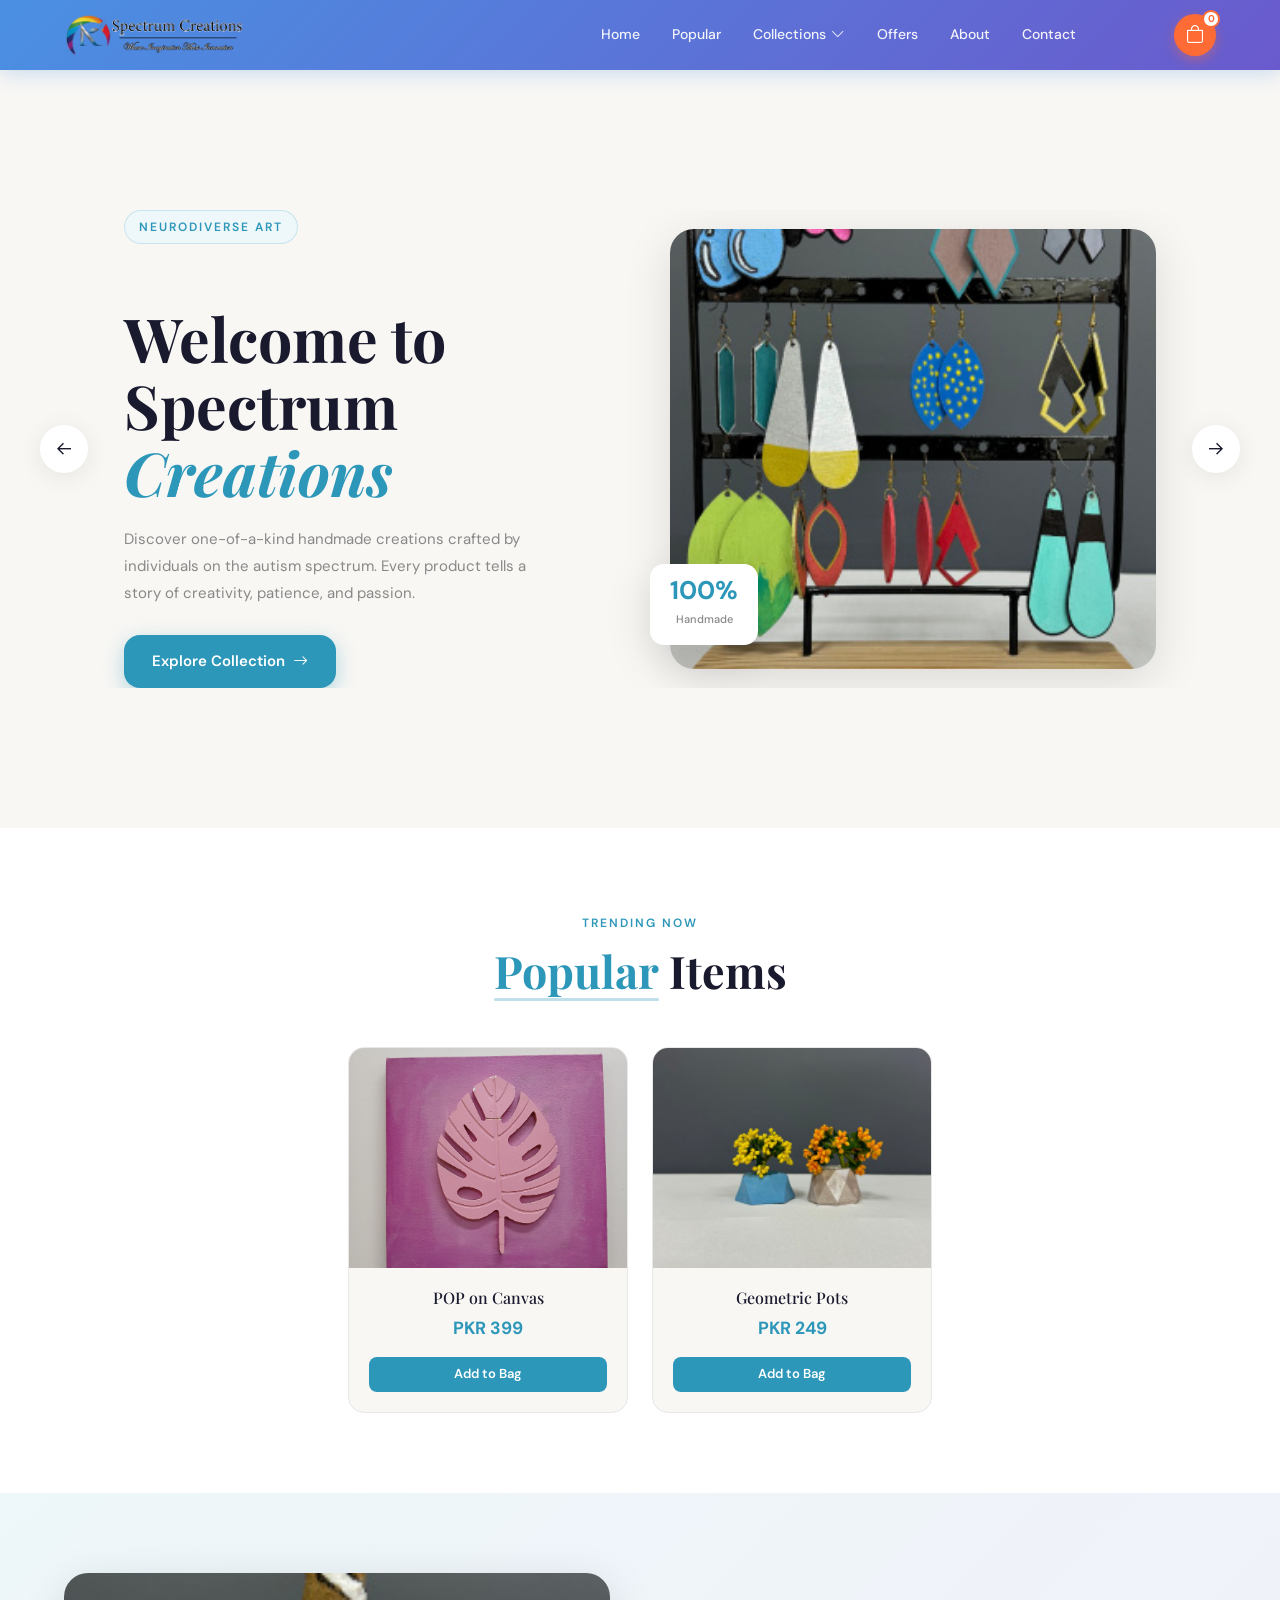
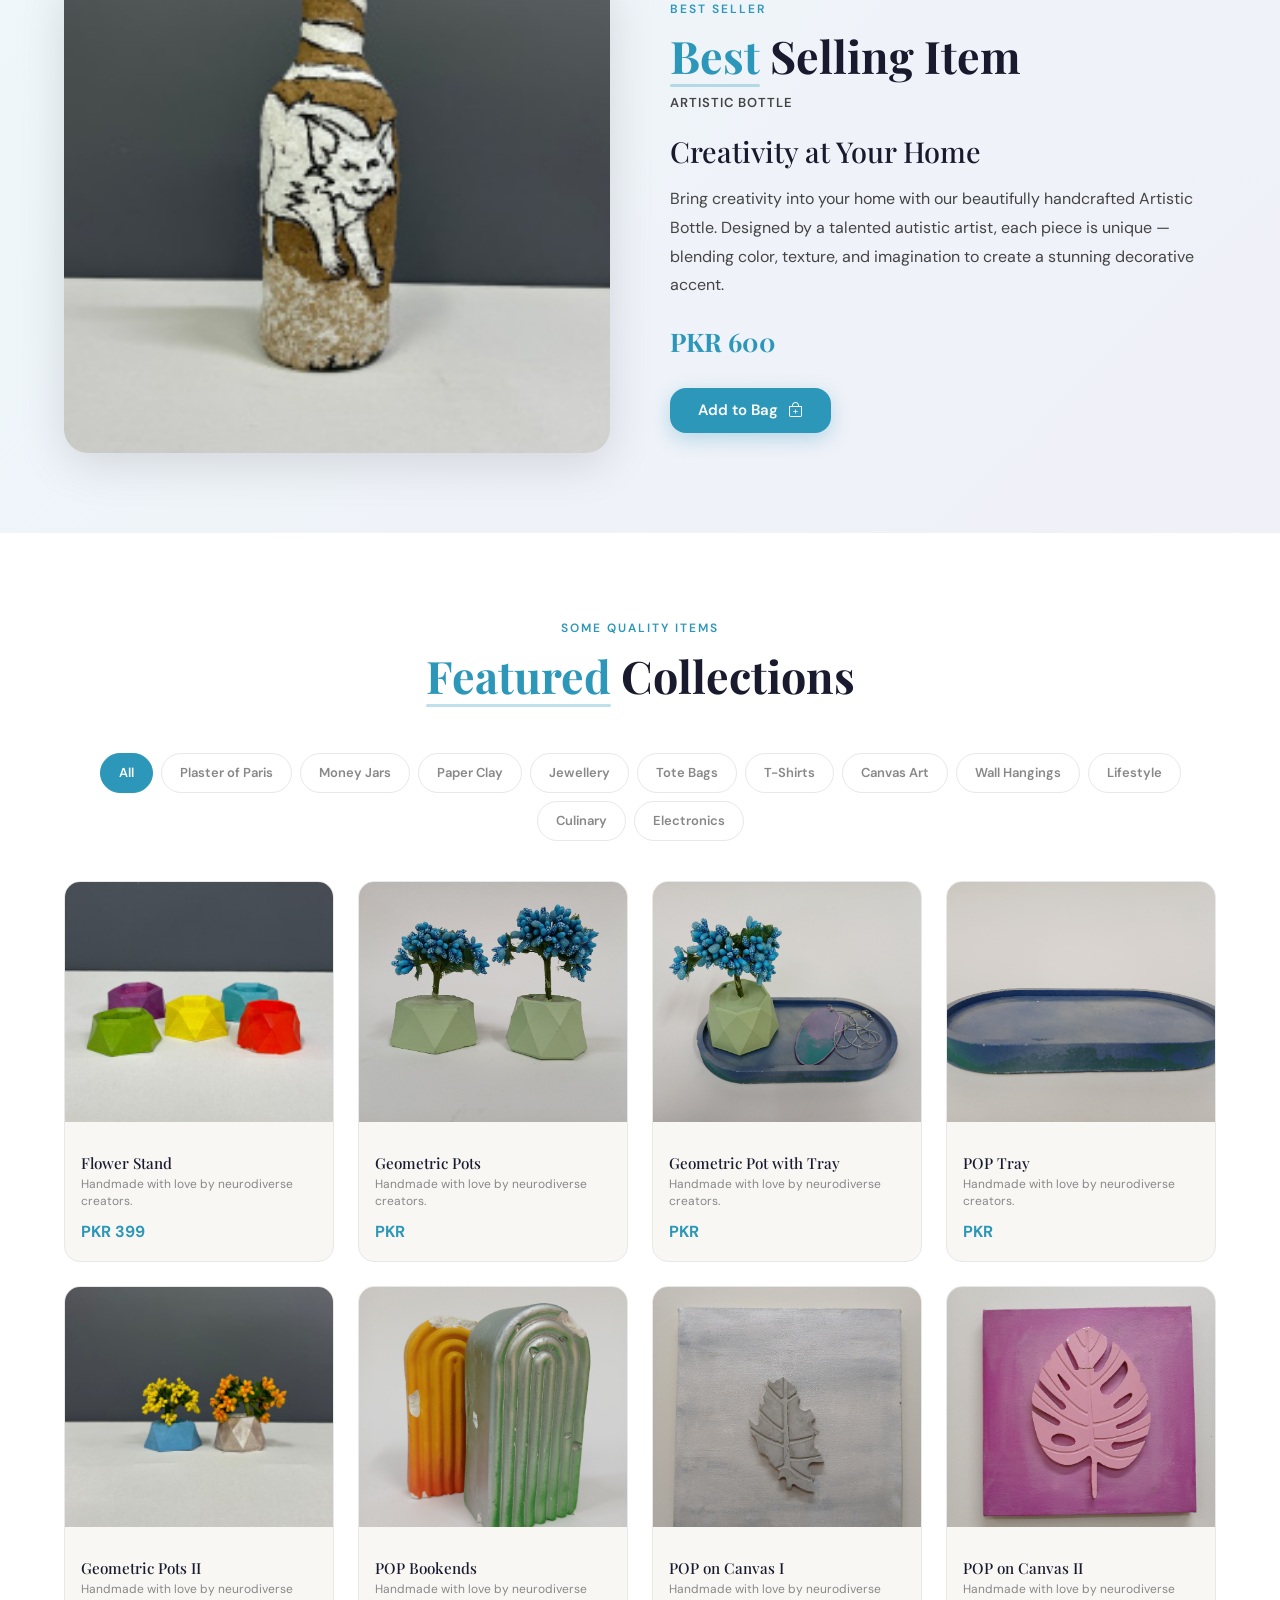
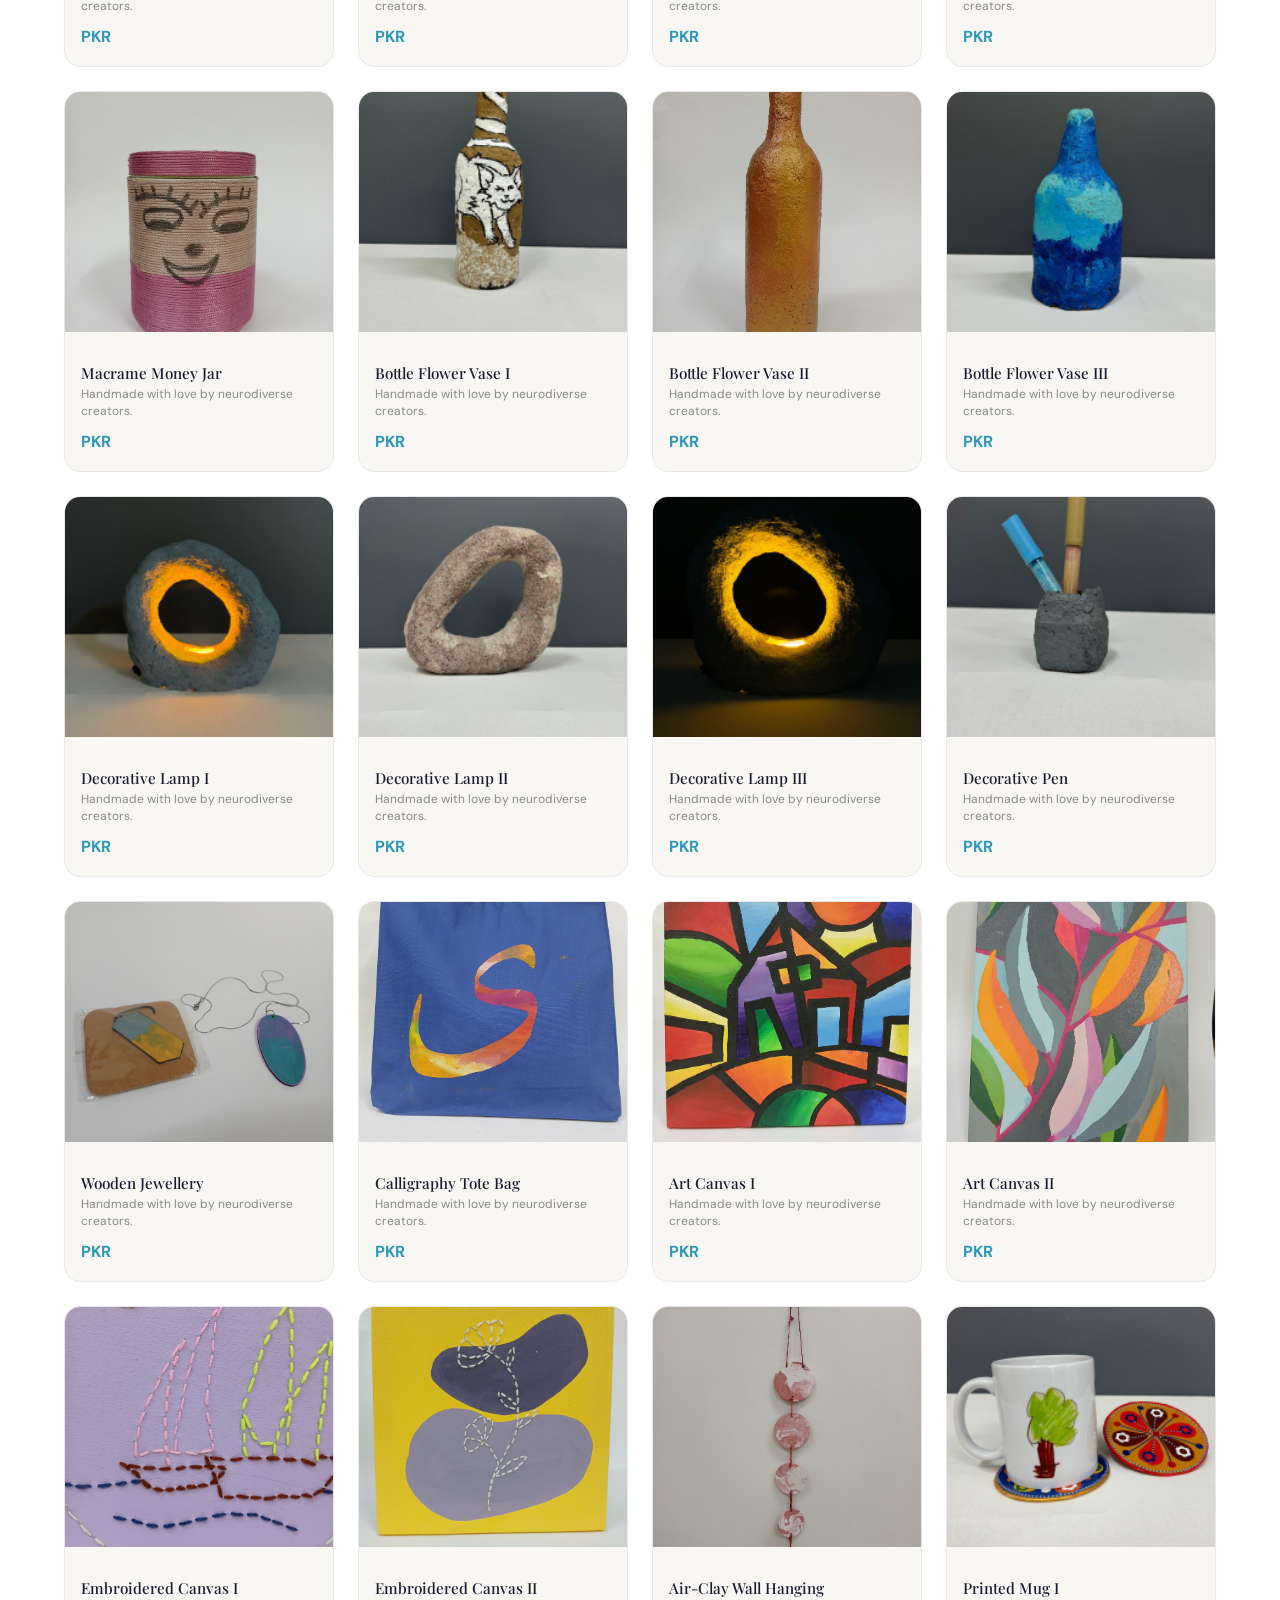
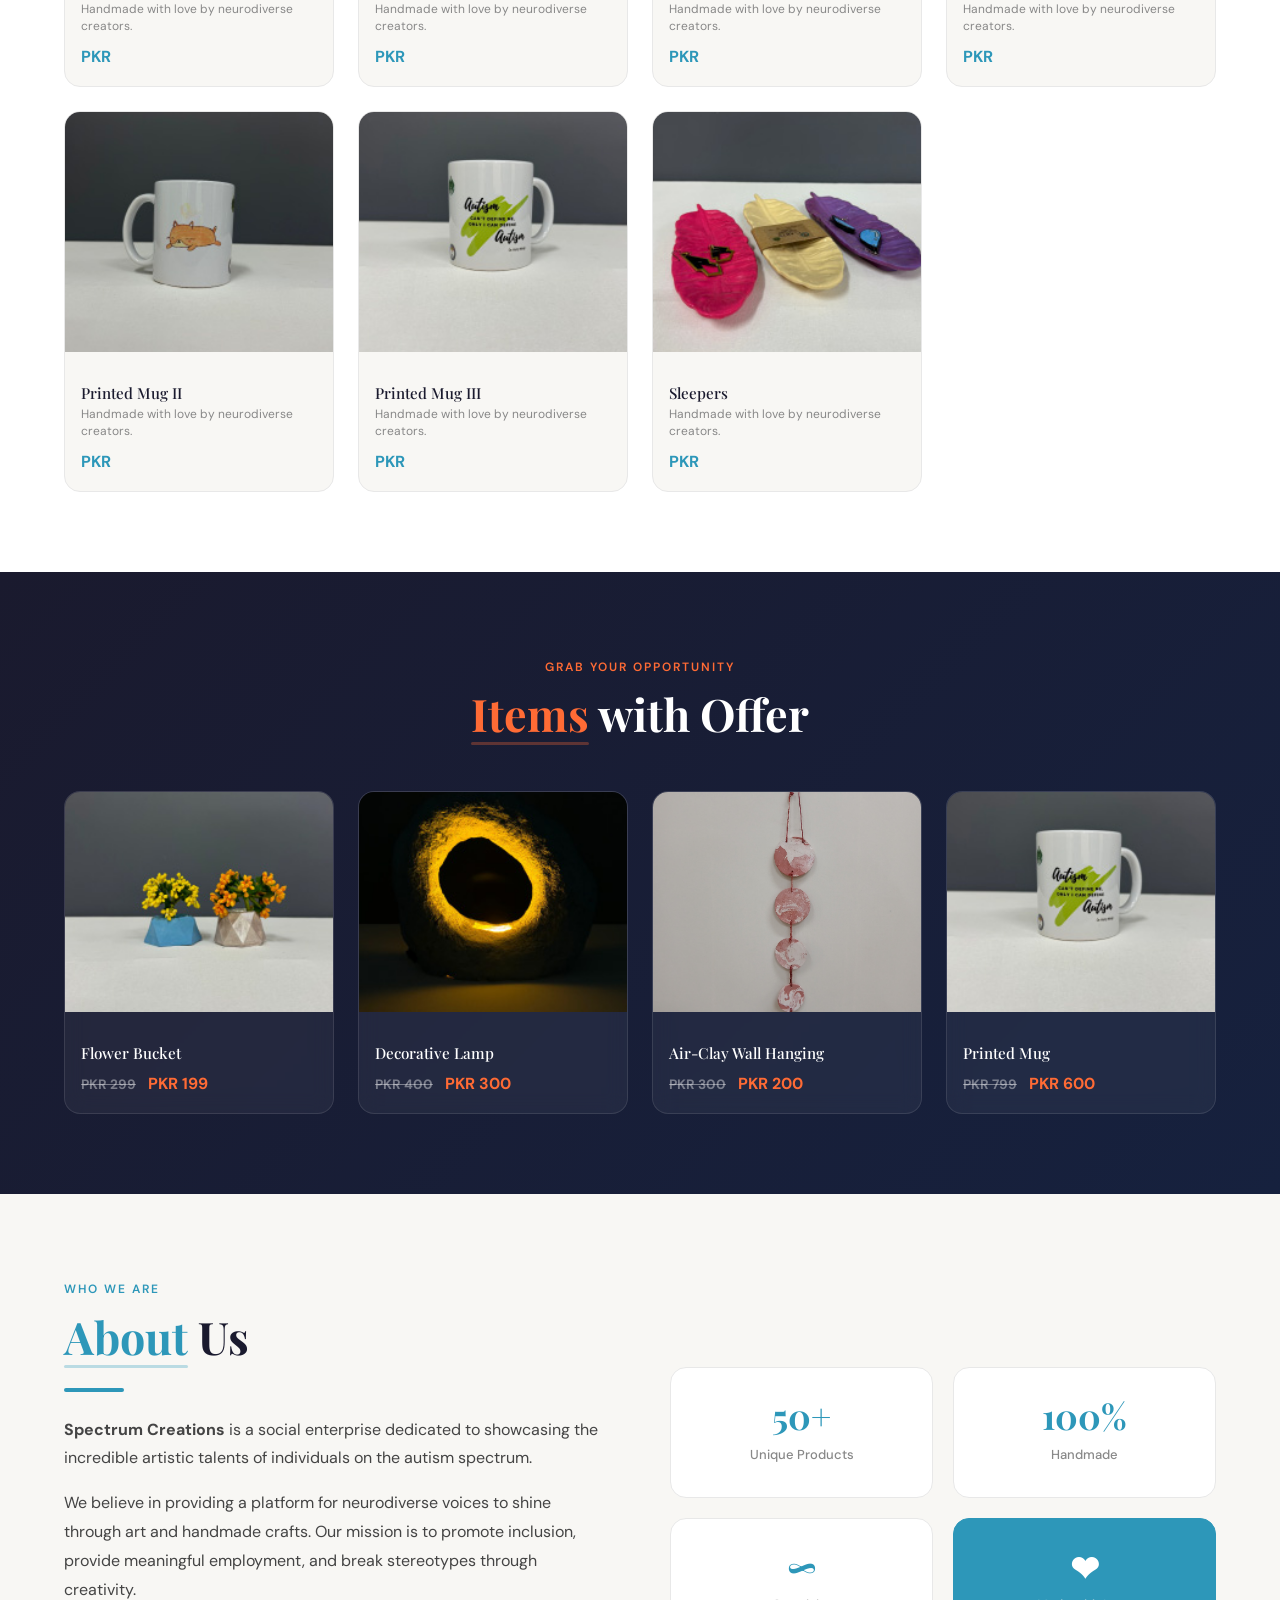
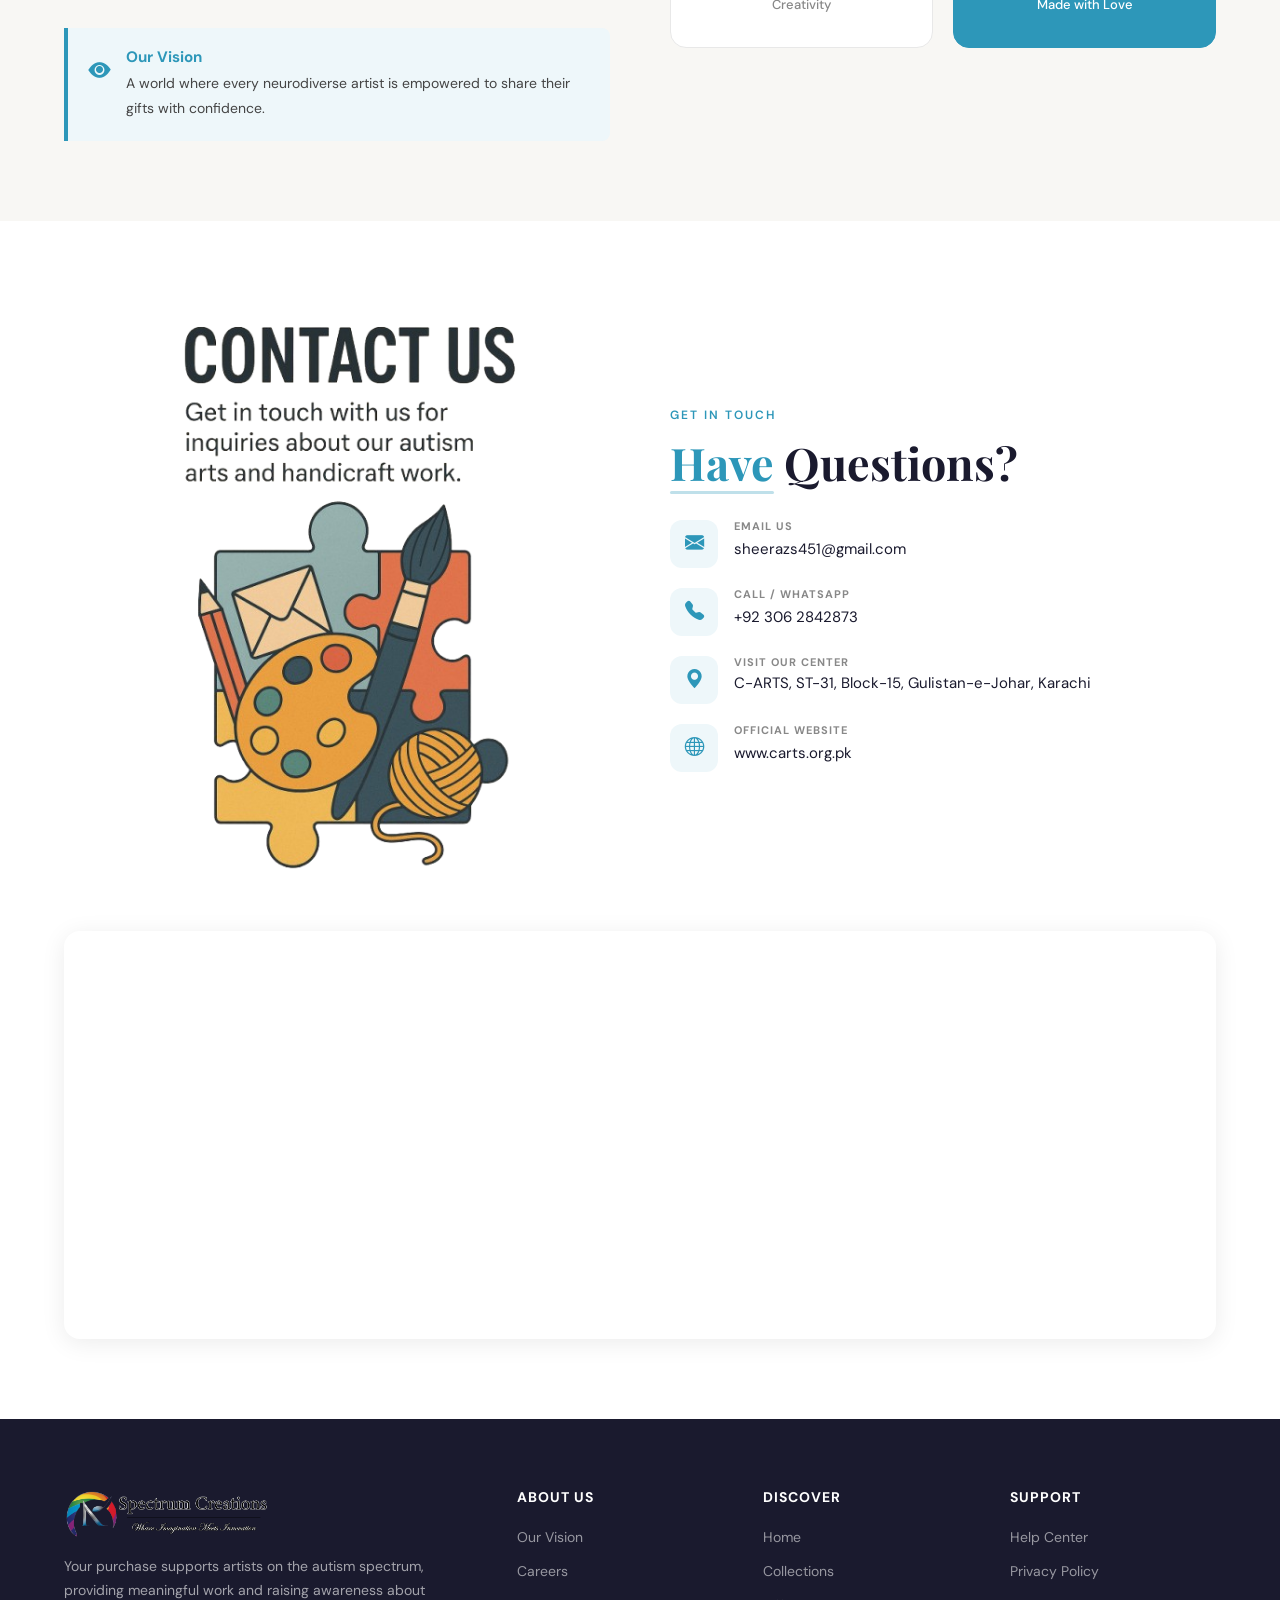
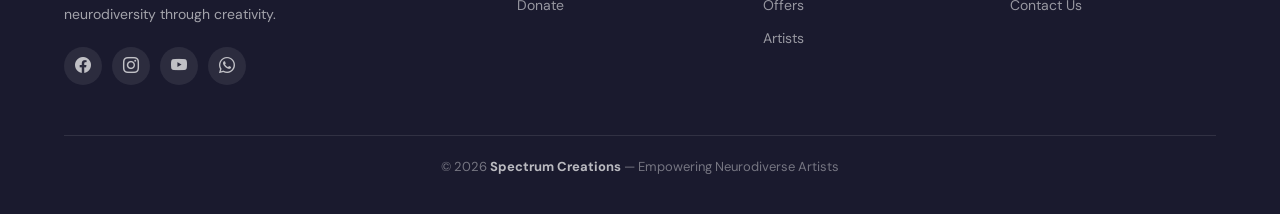
==== index.html @ a7f65fa4 "Third Push" ====
<!DOCTYPE html>
<html lang="en">

<head>
  <title>Spectrum Creations — Art by Neurodiverse Artists</title>
  <meta charset="utf-8">
  <meta http-equiv="X-UA-Compatible" content="IE=edge">
  <meta name="viewport" content="width=device-width, initial-scale=1.0">
  <meta name="format-detection" content="telephone=no">
  <meta name="apple-mobile-web-app-capable" content="yes">
  <meta name="description"
    content="Spectrum Creations — Handmade art and crafts by individuals on the autism spectrum.">

  <link
    href="https://fonts.googleapis.com/css2?family=Playfair+Display:ital,wght@0,400;0,700;1,400&family=DM+Sans:wght@300;400;500;600&display=swap"
    rel="stylesheet">
  <link href="https://cdn.jsdelivr.net/npm/bootstrap@5.3.1/dist/css/bootstrap.min.css" rel="stylesheet">
  <link rel="stylesheet" href="https://cdn.jsdelivr.net/npm/bootstrap-icons@1.11.3/font/bootstrap-icons.css">
  <link rel="stylesheet" type="text/css" href="css/normalize.css">
  <link rel="stylesheet" type="text/css" href="icomoon/icomoon.css">
  <link rel="stylesheet" type="text/css" href="css/vendor.css">
  <link rel="stylesheet" type="text/css" href="style.css">
</head>

<body>

  <!-- NAVBAR  -->
  <header id="site-header">
    <div class="nav-container">
      <a href="index.html" class="nav-logo">
        <img src="images/main-logo.png" alt="Spectrum Creations Logo">
      </a>

      <nav class="nav-menu" id="navMenu">
        <ul class="nav-links">
          <li><a href="#">Home</a></li>
          <li><a href="#popular-Spectrum_Creationss">Popular</a></li>
          <li class="has-dropdown">
            <a href="#featured-Spectrum_Creationss">Collections <i class="bi bi-chevron-down"></i></a>
            <ul class="dropdown">
              <li><a href="#plasterOfParis">Plaster of Paris</a></li>
              <li><a href="#moneyJars">Money Jars</a></li>
              <li><a href="#paperClay">Paper Clay</a></li>
              <li><a href="#jewellery">Jewellery</a></li>
              <li><a href="#toteBags">Tote Bags</a></li>
              <li><a href="#tShirts">T-Shirts</a></li>
              <li><a href="#canvasArt">Canvas Art</a></li>
              <li><a href="#wallHangings">Wall Hangings</a></li>
              <li><a href="#lifestyleAccessories">Lifestyle Accessories</a></li>
              <li><a href="#culinary">Culinary</a></li>
              <li><a href="#electronics">Electronics</a></li>
            </ul>
          </li>
          <li><a href="#special-offer">Offers</a></li>
          <li><a href="#about">About</a></li>
          <li><a href="#contact">Contact</a></li>
        </ul>
      </nav>

      <div class="nav-actions">
        <button class="cart-btn" onclick="toggleCart()" aria-label="Cart">
          <i class="bi bi-bag"></i>
          <span class="cart-count" id="count">0</span>
        </button>
        <button class="hamburger" id="hamburger" aria-label="Menu">
          <span></span><span></span><span></span>
        </button>
      </div>
    </div>
  </header>

  <!-- Mobile Overlay -->
  <div class="nav-overlay" id="navOverlay"></div>

  <!--  CART DRAWER  -->
  <div class="cart-drawer" id="drawer">
    <div class="cart-drawer-header">
      <h3>Your Bag</h3>
      <button class="cart-close" onclick="toggleCart()"><i class="bi bi-x-lg"></i></button>
    </div>
    <div class="cart-items" id="items"></div>
    <div class="cart-footer">
      <div class="cart-total">Total: <strong>PKR <span id="total">0</span></strong></div>
      <button class="btn-checkout" onclick="checkout()">Checkout <i class="bi bi-arrow-right"></i></button>
    </div>
  </div>

  <!--  HERO / BILLBOARD  -->
  <section id="billboard">
    <div class="hero-container">
      <button class="slider-btn prev" aria-label="Previous"><i class="icon icon-arrow-left"></i></button>

      <div class="main-slider pattern-overlay">

        <div class="slider-item">
          <div class="hero-text">
            <span class="hero-label">Neurodiverse Art</span>
            <h1 class="hero-title">Welcome to<br>Spectrum<br><em>Creations</em></h1>
            <p>Discover one-of-a-kind handmade creations crafted by individuals on the autism spectrum. Every product
              tells a story of creativity, patience, and passion.</p>
            <a href="#featured-Spectrum_Creationss" class="btn-hero">Explore Collection <i
                class="bi bi-arrow-right"></i></a>
          </div>
          <div class="hero-image-wrap">
            <img src="images/main-banner1.jpg" alt="Spectrum Creations Art" class="hero-img banner-image">
            <div class="hero-badge">
              <span class="badge-number">100%</span>
              <span class="badge-text">Handmade</span>
            </div>
          </div>
        </div>

        <div class="slider-item">
          <div class="hero-text">
            <span class="hero-label">Our Collections</span>
            <h1 class="hero-title">Unique<br>Handmade<br><em>Treasures</em></h1>
            <p>Paintings · Jewellery · Home Decor · Tote Bags · Canvas Art — each piece crafted with love and care.</p>
            <a href="#featured-Spectrum_Creationss" class="btn-hero">Shop Now <i class="bi bi-arrow-right"></i></a>
          </div>
          <div class="hero-image-wrap">
            <img src="images/main-banner2.jpg" alt="Handmade Collections" class="hero-img banner-image">
            <div class="hero-badge">
              <span class="badge-number">50+</span>
              <span class="badge-text">Products</span>
            </div>
          </div>
        </div>

      </div>

      <button class="slider-btn next" aria-label="Next"><i class="icon icon-arrow-right"></i></button>
    </div>
  </section>

  <!--  POPULAR ITEMS  -->
  <section id="popular-Spectrum_Creationss">
    <div class="container">
      <div class="section-head">
        <span class="section-label">Trending Now</span>
        <h2 class="section-title"><span>Popular</span> Items</h2>
      </div>

      <div class="popular-grid">

        <div class="pop-card" data-id="1">
          <div class="pop-card-img">
            <img src="images/POP (Plaster Of Paris)/POP on Canvas (2).jpg" alt="POP on Canvas">
          </div>
          <div class="pop-card-info">
            <h4>POP on Canvas</h4>
            <p class="pop-price">PKR 399</p>
            <button class="add-btn" id="add-btn-1" onclick="add(1)">Add to Bag</button>
            <div class="quantity" id="q-1" style="display:none;">
              <button onclick="dec(1)">−</button>
              <span id="val-1">1</span>
              <button onclick="inc(1)">+</button>
            </div>
          </div>
        </div>

        <div class="pop-card" data-id="2">
          <div class="pop-card-img">
            <img src="images/POP (Plaster Of Paris)/Geometric Pots (2).jpg" alt="Geometric Pots">
          </div>
          <div class="pop-card-info">
            <h4>Geometric Pots</h4>
            <p class="pop-price">PKR 249</p>
            <button class="add-btn" id="add-btn-2" onclick="add(2)">Add to Bag</button>
            <div class="quantity" id="q-2" style="display:none;">
              <button onclick="dec(2)">−</button>
              <span id="val-2">1</span>
              <button onclick="inc(2)">+</button>
            </div>
          </div>
        </div>

      </div>
    </div>
  </section>

  <!--  BEST SELLING  -->
  <section id="best-selling">
    <div class="container">
      <div class="best-selling-grid">
        <div class="best-img-wrap">
          <img src="images/Paper Clay/Bottle Flower Vase (1).jpg" alt="Artistic Bottle">
        </div>
        <div class="best-content">
          <span class="section-label">Best Seller</span>
          <h2 class="section-title text-start"><span>Best</span> Selling Item</h2>
          <p class="author-tag">Artistic Bottle</p>
          <h3>Creativity at Your Home</h3>
          <p>Bring creativity into your home with our beautifully handcrafted Artistic Bottle. Designed by a talented
            autistic artist, each piece is unique — blending color, texture, and imagination to create a stunning
            decorative accent.</p>
          <div class="best-price">PKR 600</div>
          <button class="btn-primary-sc" onclick="add(1)">Add to Bag <i class="bi bi-bag-plus"></i></button>
        </div>
      </div>
    </div>
  </section>

  <div class="modal" id="orderModal">
    <div class="modal-box">

      <h3>Enter Details</h3>

      <input type="text" id="name" placeholder="Full Name" required>
      <input type="text" id="address" placeholder="Address" required>
      <input type="text" id="mobile" placeholder="Mobile Number" required>

      <button onclick="placeOrder()">Place Order</button>
      <button onclick="closeModal()">Cancel</button>

    </div>
  </div>

  <!--  FEATURED COLLECTIONS  -->
  <section id="featured-Spectrum_Creationss">
    <div class="container">
      <div class="section-head">
        <span class="section-label">Some quality items</span>
        <h2 class="section-title"><span>Featured</span> Collections</h2>
      </div>

      <ul class="tabs">
        <li data-tab-target="#allCollections" class="active tab">All</li>
        <li data-tab-target="#plasterOfParis" class="tab">Plaster of Paris</li>
        <li data-tab-target="#moneyJars" class="tab">Money Jars</li>
        <li data-tab-target="#paperClay" class="tab">Paper Clay</li>
        <li data-tab-target="#jewellery" class="tab">Jewellery</li>
        <li data-tab-target="#toteBags" class="tab">Tote Bags</li>
        <li data-tab-target="#tShirts" class="tab">T-Shirts</li>
        <li data-tab-target="#canvasArt" class="tab">Canvas Art</li>
        <li data-tab-target="#wallHangings" class="tab">Wall Hangings</li>
        <li data-tab-target="#lifestyleAccessories" class="tab">Lifestyle</li>
        <li data-tab-target="#culinary" class="tab">Culinary</li>
        <li data-tab-target="#electronics" class="tab">Electronics</li>
      </ul>

      <div class="tab-content">

        <!-- All Collections -->
        <div id="allCollections" data-tab-content class="active">
          <div class="products-grid">

            <div class="product-card" data-id="1">
              <figure class="product-style">
                <img src="images/POP (Plaster Of Paris)/Flower Stand.jpg" alt="Flower Stand" class="product-item">
                <button class="card-add-btn" onclick="add(1)">Add to Bag</button>
              </figure>
              <figcaption>
                <h4>Flower Stand</h4>
                <span>Handmade with love by neurodiverse creators.</span>
                <div class="item-price">PKR 399</div>
              </figcaption>
            </div>

            <div class="product-card">
              <figure class="product-style">
                <img src="images/POP (Plaster Of Paris)/Geometric Pots (1).jpg" alt="Geometric Pots"
                  class="product-item">
                <button class="card-add-btn" onclick="add(1)">Add to Bag</button>
              </figure>
              <figcaption>
                <h4>Geometric Pots</h4>
                <span>Handmade with love by neurodiverse creators.</span>
                <div class="item-price">PKR</div>
              </figcaption>
            </div>

            <div class="product-card">
              <figure class="product-style">
                <img src="images/POP (Plaster Of Paris)/Geometric Pot with Tray.jpg" alt="Geometric Pot with Tray"
                  class="product-item">
                <button class="card-add-btn" onclick="add(1)">Add to Bag</button>
              </figure>
              <figcaption>
                <h4>Geometric Pot with Tray</h4>
                <span>Handmade with love by neurodiverse creators.</span>
                <div class="item-price">PKR</div>
              </figcaption>
            </div>

            <div class="product-card">
              <figure class="product-style">
                <img src="images/POP (Plaster Of Paris)/Plaster of Paris Tray.jpg" alt="POP Tray" class="product-item">
                <button class="card-add-btn" onclick="add(1)">Add to Bag</button>
              </figure>
              <figcaption>
                <h4>POP Tray</h4>
                <span>Handmade with love by neurodiverse creators.</span>
                <div class="item-price">PKR</div>
              </figcaption>
            </div>

            <div class="product-card">
              <figure class="product-style">
                <img src="images/POP (Plaster Of Paris)/Geometric Pots (2).jpg" alt="Geometric Pots 2"
                  class="product-item">
                <button class="card-add-btn" onclick="add(1)">Add to Bag</button>
              </figure>
              <figcaption>
                <h4>Geometric Pots II</h4>
                <span>Handmade with love by neurodiverse creators.</span>
                <div class="item-price">PKR</div>
              </figcaption>
            </div>

            <div class="product-card">
              <figure class="product-style">
                <img src="images/POP (Plaster Of Paris)/POP Bookends.jpg" alt="POP Bookends" class="product-item">
                <button class="card-add-btn" onclick="add(1)">Add to Bag</button>
              </figure>
              <figcaption>
                <h4>POP Bookends</h4>
                <span>Handmade with love by neurodiverse creators.</span>
                <div class="item-price">PKR</div>
              </figcaption>
            </div>

            <div class="product-card">
              <figure class="product-style">
                <img src="images/POP (Plaster Of Paris)/POP on Canvas (1).jpg" alt="POP Canvas 1" class="product-item">
                <button class="card-add-btn" onclick="add(1)">Add to Bag</button>
              </figure>
              <figcaption>
                <h4>POP on Canvas I</h4>
                <span>Handmade with love by neurodiverse creators.</span>
                <div class="item-price">PKR</div>
              </figcaption>
            </div>

            <div class="product-card">
              <figure class="product-style">
                <img src="images/POP (Plaster Of Paris)/POP on Canvas (2).jpg" alt="POP Canvas 2" class="product-item">
                <button class="card-add-btn" onclick="add(1)">Add to Bag</button>
              </figure>
              <figcaption>
                <h4>POP on Canvas II</h4>
                <span>Handmade with love by neurodiverse creators.</span>
                <div class="item-price">PKR</div>
              </figcaption>
            </div>

            <div class="product-card">
              <figure class="product-style">
                <img src="images/Money Jar/Macrame Thread Money Jar.jpg" alt="Money Jar" class="product-item">
                <button class="card-add-btn" onclick="add(1)">Add to Bag</button>
              </figure>
              <figcaption>
                <h4>Macrame Money Jar</h4>
                <span>Handmade with love by neurodiverse creators.</span>
                <div class="item-price">PKR</div>
              </figcaption>
            </div>

            <div class="product-card">
              <figure class="product-style">
                <img src="images/Paper Clay/Bottle Flower Vase (1).jpg" alt="Bottle Vase" class="product-item">
                <button class="card-add-btn" onclick="add(1)">Add to Bag</button>
              </figure>
              <figcaption>
                <h4>Bottle Flower Vase I</h4>
                <span>Handmade with love by neurodiverse creators.</span>
                <div class="item-price">PKR</div>
              </figcaption>
            </div>

            <div class="product-card">
              <figure class="product-style">
                <img src="images/Paper Clay/Bottle Flower Vase (2).jpg" alt="Bottle Vase 2" class="product-item">
                <button class="card-add-btn" onclick="add(1)">Add to Bag</button>
              </figure>
              <figcaption>
                <h4>Bottle Flower Vase II</h4>
                <span>Handmade with love by neurodiverse creators.</span>
                <div class="item-price">PKR</div>
              </figcaption>
            </div>

            <div class="product-card">
              <figure class="product-style">
                <img src="images/Paper Clay/Bottle Flower Vase (3).jpg" alt="Bottle Vase 3" class="product-item">
                <button class="card-add-btn" onclick="add(1)">Add to Bag</button>
              </figure>
              <figcaption>
                <h4>Bottle Flower Vase III</h4>
                <span>Handmade with love by neurodiverse creators.</span>
                <div class="item-price">PKR</div>
              </figcaption>
            </div>

            <div class="product-card">
              <figure class="product-style">
                <img src="images/Paper Clay/Decorative Lamp (1).jpg" alt="Decorative Lamp" class="product-item">
                <button class="card-add-btn" onclick="add(1)">Add to Bag</button>
              </figure>
              <figcaption>
                <h4>Decorative Lamp I</h4>
                <span>Handmade with love by neurodiverse creators.</span>
                <div class="item-price">PKR</div>
              </figcaption>
            </div>

            <div class="product-card">
              <figure class="product-style">
                <img src="images/Paper Clay/Decorative Lamp (2).jpg" alt="Decorative Lamp 2" class="product-item">
                <button class="card-add-btn" onclick="add(1)">Add to Bag</button>
              </figure>
              <figcaption>
                <h4>Decorative Lamp II</h4>
                <span>Handmade with love by neurodiverse creators.</span>
                <div class="item-price">PKR</div>
              </figcaption>
            </div>

            <div class="product-card">
              <figure class="product-style">
                <img src="images/Paper Clay/Decorative Lamp (3).jpg" alt="Decorative Lamp 3" class="product-item">
                <button class="card-add-btn" onclick="add(1)">Add to Bag</button>
              </figure>
              <figcaption>
                <h4>Decorative Lamp III</h4>
                <span>Handmade with love by neurodiverse creators.</span>
                <div class="item-price">PKR</div>
              </figcaption>
            </div>

            <div class="product-card">
              <figure class="product-style">
                <img src="images/Paper Clay/Decorative Pen.jpg" alt="Decorative Pen" class="product-item">
                <button class="card-add-btn" onclick="add(1)">Add to Bag</button>
              </figure>
              <figcaption>
                <h4>Decorative Pen</h4>
                <span>Handmade with love by neurodiverse creators.</span>
                <div class="item-price">PKR</div>
              </figcaption>
            </div>

            <div class="product-card">
              <figure class="product-style">
                <img src="images/Jewellery/Wooden Jewellery.jpg" alt="Wooden Jewellery" class="product-item">
                <button class="card-add-btn" onclick="add(1)">Add to Bag</button>
              </figure>
              <figcaption>
                <h4>Wooden Jewellery</h4>
                <span>Handmade with love by neurodiverse creators.</span>
                <div class="item-price">PKR</div>
              </figcaption>
            </div>

            <div class="product-card">
              <figure class="product-style">
                <img src="images/Tote Bags/Calligraphy Tote Bag.jpg" alt="Tote Bag" class="product-item">
                <button class="card-add-btn" onclick="add(1)">Add to Bag</button>
              </figure>
              <figcaption>
                <h4>Calligraphy Tote Bag</h4>
                <span>Handmade with love by neurodiverse creators.</span>
                <div class="item-price">PKR</div>
              </figcaption>
            </div>

            <div class="product-card">
              <figure class="product-style">
                <img src="images/Canvas Arts/Art Canvas (1).jpg" alt="Canvas Art" class="product-item">
                <button class="card-add-btn" onclick="add(1)">Add to Bag</button>
              </figure>
              <figcaption>
                <h4>Art Canvas I</h4>
                <span>Handmade with love by neurodiverse creators.</span>
                <div class="item-price">PKR</div>
              </figcaption>
            </div>

            <div class="product-card">
              <figure class="product-style">
                <img src="images/Canvas Arts/Art Canvas (2).jpg" alt="Canvas Art 2" class="product-item">
                <button class="card-add-btn" onclick="add(1)">Add to Bag</button>
              </figure>
              <figcaption>
                <h4>Art Canvas II</h4>
                <span>Handmade with love by neurodiverse creators.</span>
                <div class="item-price">PKR</div>
              </figcaption>
            </div>

            <div class="product-card">
              <figure class="product-style">
                <img src="images/Canvas Arts/Embroided Canvas (1).jpg" alt="Embroidered Canvas" class="product-item">
                <button class="card-add-btn" onclick="add(1)">Add to Bag</button>
              </figure>
              <figcaption>
                <h4>Embroidered Canvas I</h4>
                <span>Handmade with love by neurodiverse creators.</span>
                <div class="item-price">PKR</div>
              </figcaption>
            </div>

            <div class="product-card">
              <figure class="product-style">
                <img src="images/Canvas Arts/Embroided Canvas (2).jpg" alt="Embroidered Canvas 2" class="product-item">
                <button class="card-add-btn" onclick="add(1)">Add to Bag</button>
              </figure>
              <figcaption>
                <h4>Embroidered Canvas II</h4>
                <span>Handmade with love by neurodiverse creators.</span>
                <div class="item-price">PKR</div>
              </figcaption>
            </div>

            <div class="product-card">
              <figure class="product-style">
                <img src="images/Wall Hangings/Air-Clay Wall Hanging.jpg" alt="Wall Hanging" class="product-item">
                <button class="card-add-btn" onclick="add(1)">Add to Bag</button>
              </figure>
              <figcaption>
                <h4>Air-Clay Wall Hanging</h4>
                <span>Handmade with love by neurodiverse creators.</span>
                <div class="item-price">PKR</div>
              </figcaption>
            </div>

            <div class="product-card">
              <figure class="product-style">
                <img src="images/Lifestyle Accessories/Mug (1).jpg" alt="Mug" class="product-item">
                <button class="card-add-btn" onclick="add(1)">Add to Bag</button>
              </figure>
              <figcaption>
                <h4>Printed Mug I</h4>
                <span>Handmade with love by neurodiverse creators.</span>
                <div class="item-price">PKR</div>
              </figcaption>
            </div>

            <div class="product-card">
              <figure class="product-style">
                <img src="images/Lifestyle Accessories/Mug (2).jpg" alt="Mug 2" class="product-item">
                <button class="card-add-btn" onclick="add(1)">Add to Bag</button>
              </figure>
              <figcaption>
                <h4>Printed Mug II</h4>
                <span>Handmade with love by neurodiverse creators.</span>
                <div class="item-price">PKR</div>
              </figcaption>
            </div>

            <div class="product-card">
              <figure class="product-style">
                <img src="images/Lifestyle Accessories/Mug (3).jpg" alt="Mug 3" class="product-item">
                <button class="card-add-btn" onclick="add(1)">Add to Bag</button>
              </figure>
              <figcaption>
                <h4>Printed Mug III</h4>
                <span>Handmade with love by neurodiverse creators.</span>
                <div class="item-price">PKR</div>
              </figcaption>
            </div>

            <div class="product-card">
              <figure class="product-style">
                <img src="images/Lifestyle Accessories/Sleepers.jpg" alt="Sleepers" class="product-item">
                <button class="card-add-btn" onclick="add(1)">Add to Bag</button>
              </figure>
              <figcaption>
                <h4>Sleepers</h4>
                <span>Handmade with love by neurodiverse creators.</span>
                <div class="item-price">PKR</div>
              </figcaption>
            </div>

          </div>
        </div>

        <!-- Plaster of Paris -->
        <div id="plasterOfParis" data-tab-content>
          <div class="products-grid">
            <div class="product-card">
              <figure class="product-style"><img src="images/POP (Plaster Of Paris)/Flower Stand.jpg" alt="Flower Stand"
                  class="product-item"><button class="card-add-btn" onclick="add(1)">Add to Bag</button></figure>
              <figcaption>
                <h4>Flower Stand</h4><span>Unique POP art.</span>
                <div class="item-price">PKR</div>
              </figcaption>
            </div>
            <div class="product-card">
              <figure class="product-style"><img src="images/POP (Plaster Of Paris)/Geometric Pots (1).jpg"
                  alt="Geometric Pots" class="product-item"><button class="card-add-btn" onclick="add(1)">Add to
                  Bag</button></figure>
              <figcaption>
                <h4>Geometric Pots</h4><span>Unique POP art.</span>
                <div class="item-price">PKR</div>
              </figcaption>
            </div>
            <div class="product-card">
              <figure class="product-style"><img src="images/POP (Plaster Of Paris)/Geometric Pot with Tray.jpg"
                  alt="Pot with Tray" class="product-item"><button class="card-add-btn" onclick="add(1)">Add to
                  Bag</button></figure>
              <figcaption>
                <h4>Geometric Pot with Tray</h4><span>Unique POP art.</span>
                <div class="item-price">PKR</div>
              </figcaption>
            </div>
            <div class="product-card">
              <figure class="product-style"><img src="images/POP (Plaster Of Paris)/Plaster of Paris Tray.jpg"
                  alt="POP Tray" class="product-item"><button class="card-add-btn" onclick="add(1)">Add to Bag</button>
              </figure>
              <figcaption>
                <h4>POP Tray</h4><span>Unique POP art.</span>
                <div class="item-price">PKR</div>
              </figcaption>
            </div>
            <div class="product-card">
              <figure class="product-style"><img src="images/POP (Plaster Of Paris)/Geometric Pots (2).jpg"
                  alt="Geometric Pots 2" class="product-item"><button class="card-add-btn" onclick="add(1)">Add to
                  Bag</button></figure>
              <figcaption>
                <h4>Geometric Pots II</h4><span>Unique POP art.</span>
                <div class="item-price">PKR</div>
              </figcaption>
            </div>
            <div class="product-card">
              <figure class="product-style"><img src="images/POP (Plaster Of Paris)/POP Bookends.jpg" alt="POP Bookends"
                  class="product-item"><button class="card-add-btn" onclick="add(1)">Add to Bag</button></figure>
              <figcaption>
                <h4>POP Bookends</h4><span>Unique POP art.</span>
                <div class="item-price">PKR</div>
              </figcaption>
            </div>
            <div class="product-card">
              <figure class="product-style"><img src="images/POP (Plaster Of Paris)/POP on Canvas (1).jpg"
                  alt="POP Canvas 1" class="product-item"><button class="card-add-btn" onclick="add(1)">Add to
                  Bag</button></figure>
              <figcaption>
                <h4>POP on Canvas I</h4><span>Unique POP art.</span>
                <div class="item-price">PKR</div>
              </figcaption>
            </div>
            <div class="product-card">
              <figure class="product-style"><img src="images/POP (Plaster Of Paris)/POP on Canvas (2).jpg"
                  alt="POP Canvas 2" class="product-item"><button class="card-add-btn" onclick="add(1)">Add to
                  Bag</button></figure>
              <figcaption>
                <h4>POP on Canvas II</h4><span>Unique POP art.</span>
                <div class="item-price">PKR</div>
              </figcaption>
            </div>
          </div>
        </div>

        <!-- Money Jars -->
        <div id="moneyJars" data-tab-content>
          <div class="products-grid">
            <div class="product-card">
              <figure class="product-style"><img src="images/Money Jar/Macrame Thread Money Jar.jpg" alt="Money Jar"
                  class="product-item"><button class="card-add-btn" onclick="add(1)">Add to Bag</button></figure>
              <figcaption>
                <h4>Macrame Money Jar</h4><span>Unique handmade jar.</span>
                <div class="item-price">PKR</div>
              </figcaption>
            </div>
          </div>
        </div>

        <!-- Paper Clay -->
        <div id="paperClay" data-tab-content>
          <div class="products-grid">
            <div class="product-card">
              <figure class="product-style"><img src="images/Paper Clay/Bottle Flower Vase (1).jpg" alt="Vase 1"
                  class="product-item"><button class="card-add-btn" onclick="add(1)">Add to Bag</button></figure>
              <figcaption>
                <h4>Bottle Flower Vase I</h4><span>Paper clay art.</span>
                <div class="item-price">PKR</div>
              </figcaption>
            </div>
            <div class="product-card">
              <figure class="product-style"><img src="images/Paper Clay/Bottle Flower Vase (2).jpg" alt="Vase 2"
                  class="product-item"><button class="card-add-btn" onclick="add(1)">Add to Bag</button></figure>
              <figcaption>
                <h4>Bottle Flower Vase II</h4><span>Paper clay art.</span>
                <div class="item-price">PKR</div>
              </figcaption>
            </div>
            <div class="product-card">
              <figure class="product-style"><img src="images/Paper Clay/Bottle Flower Vase (3).jpg" alt="Vase 3"
                  class="product-item"><button class="card-add-btn" onclick="add(1)">Add to Bag</button></figure>
              <figcaption>
                <h4>Bottle Flower Vase III</h4><span>Paper clay art.</span>
                <div class="item-price">PKR</div>
              </figcaption>
            </div>
            <div class="product-card">
              <figure class="product-style"><img src="images/Paper Clay/Decorative Lamp (1).jpg" alt="Lamp 1"
                  class="product-item"><button class="card-add-btn" onclick="add(1)">Add to Bag</button></figure>
              <figcaption>
                <h4>Decorative Lamp I</h4><span>Paper clay art.</span>
                <div class="item-price">PKR</div>
              </figcaption>
            </div>
            <div class="product-card">
              <figure class="product-style"><img src="images/Paper Clay/Decorative Lamp (2).jpg" alt="Lamp 2"
                  class="product-item"><button class="card-add-btn" onclick="add(1)">Add to Bag</button></figure>
              <figcaption>
                <h4>Decorative Lamp II</h4><span>Paper clay art.</span>
                <div class="item-price">PKR</div>
              </figcaption>
            </div>
            <div class="product-card">
              <figure class="product-style"><img src="images/Paper Clay/Decorative Lamp (3).jpg" alt="Lamp 3"
                  class="product-item"><button class="card-add-btn" onclick="add(1)">Add to Bag</button></figure>
              <figcaption>
                <h4>Decorative Lamp III</h4><span>Paper clay art.</span>
                <div class="item-price">PKR</div>
              </figcaption>
            </div>
            <div class="product-card">
              <figure class="product-style"><img src="images/Paper Clay/Decorative Pen.jpg" alt="Decorative Pen"
                  class="product-item"><button class="card-add-btn" onclick="add(1)">Add to Bag</button></figure>
              <figcaption>
                <h4>Decorative Pen</h4><span>Paper clay art.</span>
                <div class="item-price">PKR</div>
              </figcaption>
            </div>
          </div>
        </div>

        <!-- Jewellery -->
        <div id="jewellery" data-tab-content>
          <div class="products-grid">
            <div class="product-card">
              <figure class="product-style"><img src="images/Jewellery/Wooden Jewellery.jpg" alt="Wooden Jewellery"
                  class="product-item"><button class="card-add-btn" onclick="add(1)">Add to Bag</button></figure>
              <figcaption>
                <h4>Wooden Jewellery</h4><span>Handcrafted jewellery.</span>
                <div class="item-price">PKR</div>
              </figcaption>
            </div>
          </div>
        </div>

        <!-- Tote Bags -->
        <div id="toteBags" data-tab-content>
          <div class="products-grid">
            <div class="product-card">
              <figure class="product-style"><img src="images/Tote Bags/Calligraphy Tote Bag.jpg" alt="Tote Bag"
                  class="product-item"><button class="card-add-btn" onclick="add(1)">Add to Bag</button></figure>
              <figcaption>
                <h4>Calligraphy Tote Bag</h4><span>Handmade tote bag.</span>
                <div class="item-price">PKR</div>
              </figcaption>
            </div>
          </div>
        </div>

        <!-- T-Shirts -->
        <div id="tShirts" data-tab-content>
          <div class="products-grid">
            <div class="product-card">
              <figure class="product-style"><img src="images/T-Shirts/" alt="T-Shirts" class="product-item"><button
                  class="card-add-btn" onclick="add(1)">Add to Bag</button></figure>
              <figcaption>
                <h4>Printed T-Shirts</h4><span>Unique handmade prints.</span>
                <div class="item-price">PKR</div>
              </figcaption>
            </div>
          </div>
        </div>

        <!-- Canvas Art -->
        <div id="canvasArt" data-tab-content>
          <div class="products-grid">
            <div class="product-card">
              <figure class="product-style"><img src="images/Canvas Arts/Art Canvas (1).jpg" alt="Canvas 1"
                  class="product-item"><button class="card-add-btn" onclick="add(1)">Add to Bag</button></figure>
              <figcaption>
                <h4>Art Canvas I</h4><span>Original canvas art.</span>
                <div class="item-price">PKR</div>
              </figcaption>
            </div>
            <div class="product-card">
              <figure class="product-style"><img src="images/Canvas Arts/Art Canvas (2).jpg" alt="Canvas 2"
                  class="product-item"><button class="card-add-btn" onclick="add(1)">Add to Bag</button></figure>
              <figcaption>
                <h4>Art Canvas II</h4><span>Original canvas art.</span>
                <div class="item-price">PKR</div>
              </figcaption>
            </div>
            <div class="product-card">
              <figure class="product-style"><img src="images/Canvas Arts/Embroided Canvas (1).jpg" alt="Embroided 1"
                  class="product-item"><button class="card-add-btn" onclick="add(1)">Add to Bag</button></figure>
              <figcaption>
                <h4>Embroidered Canvas I</h4><span>Original canvas art.</span>
                <div class="item-price">PKR</div>
              </figcaption>
            </div>
            <div class="product-card">
              <figure class="product-style"><img src="images/Canvas Arts/Embroided Canvas (2).jpg" alt="Embroided 2"
                  class="product-item"><button class="card-add-btn" onclick="add(1)">Add to Bag</button></figure>
              <figcaption>
                <h4>Embroidered Canvas II</h4><span>Original canvas art.</span>
                <div class="item-price">PKR</div>
              </figcaption>
            </div>
          </div>
        </div>

        <!-- Wall Hangings -->
        <div id="wallHangings" data-tab-content>
          <div class="products-grid">
            <div class="product-card">
              <figure class="product-style"><img src="images/Wall Hangings/Air-Clay Wall Hanging.jpg" alt="Wall Hanging"
                  class="product-item"><button class="card-add-btn" onclick="add(1)">Add to Bag</button></figure>
              <figcaption>
                <h4>Air-Clay Wall Hanging</h4><span>Unique wall art.</span>
                <div class="item-price">PKR</div>
              </figcaption>
            </div>
          </div>
        </div>

        <!-- Lifestyle Accessories -->
        <div id="lifestyleAccessories" data-tab-content>
          <div class="products-grid">
            <div class="product-card">
              <figure class="product-style"><img src="images/Lifestyle Accessories/Mug (1).jpg" alt="Mug 1"
                  class="product-item"><button class="card-add-btn" onclick="add(1)">Add to Bag</button></figure>
              <figcaption>
                <h4>Printed Mug I</h4><span>Lifestyle accessory.</span>
                <div class="item-price">PKR</div>
              </figcaption>
            </div>
            <div class="product-card">
              <figure class="product-style"><img src="images/Lifestyle Accessories/Mug (2).jpg" alt="Mug 2"
                  class="product-item"><button class="card-add-btn" onclick="add(1)">Add to Bag</button></figure>
              <figcaption>
                <h4>Printed Mug II</h4><span>Lifestyle accessory.</span>
                <div class="item-price">PKR</div>
              </figcaption>
            </div>
            <div class="product-card">
              <figure class="product-style"><img src="images/Lifestyle Accessories/Mug (3).jpg" alt="Mug 3"
                  class="product-item"><button class="card-add-btn" onclick="add(1)">Add to Bag</button></figure>
              <figcaption>
                <h4>Printed Mug III</h4><span>Lifestyle accessory.</span>
                <div class="item-price">PKR</div>
              </figcaption>
            </div>
            <div class="product-card">
              <figure class="product-style"><img src="images/Lifestyle Accessories/Sepian.jpg" alt="Sepian"
                  class="product-item"><button class="card-add-btn" onclick="add(1)">Add to Bag</button></figure>
              <figcaption>
                <h4>Sepian</h4><span>Lifestyle accessory.</span>
                <div class="item-price">PKR</div>
              </figcaption>
            </div>
            <div class="product-card">
              <figure class="product-style"><img src="images/Lifestyle Accessories/Sleepers.jpg" alt="Sleepers"
                  class="product-item"><button class="card-add-btn" onclick="add(1)">Add to Bag</button></figure>
              <figcaption>
                <h4>Sleepers</h4><span>Lifestyle accessory.</span>
                <div class="item-price">PKR</div>
              </figcaption>
            </div>
          </div>
        </div>

        <!-- Culinary / Electronics (empty placeholders) -->
        <div id="culinary" data-tab-content>
          <div class="products-grid">
            <p style="padding:40px;color:#999;">Coming Soon</p>
          </div>
        </div>
        <div id="electronics" data-tab-content>
          <div class="products-grid">
            <p style="padding:40px;color:#999;">Coming Soon</p>
          </div>
        </div>

      </div><!-- /tab-content -->
    </div>
  </section>

  <!--  SPECIAL OFFERS  -->
  <section id="special-offer">
    <div class="container">
      <div class="section-head">
        <span class="section-label">Grab your opportunity</span>
        <h2 class="section-title"><span>Items</span> with Offer</h2>
      </div>
      <div class="offers-grid">

        <div class="offer-card">
          <figure class="product-style">
            <img src="images/POP (Plaster Of Paris)/Geometric Pots (2).jpg" alt="Flower Bucket" class="product-item">
            <button class="card-add-btn" onclick="add(1)">Add to Bag</button>
          </figure>
          <figcaption>
            <h4>Flower Bucket</h4>
            <div class="offer-price"><span class="prev-price">PKR 299</span> PKR 199</div>
          </figcaption>
        </div>

        <div class="offer-card">
          <figure class="product-style">
            <img src="images/Paper Clay/Decorative Lamp (3).jpg" alt="Decorative Lamp" class="product-item">
            <button class="card-add-btn" onclick="add(1)">Add to Bag</button>
          </figure>
          <figcaption>
            <h4>Decorative Lamp</h4>
            <div class="offer-price"><span class="prev-price">PKR 400</span> PKR 300</div>
          </figcaption>
        </div>

        <div class="offer-card">
          <figure class="product-style">
            <img src="images/Wall Hangings/Air-Clay Wall Hanging.jpg" alt="Wall Hanging" class="product-item">
            <button class="card-add-btn" onclick="add(1)">Add to Bag</button>
          </figure>
          <figcaption>
            <h4>Air-Clay Wall Hanging</h4>
            <div class="offer-price"><span class="prev-price">PKR 300</span> PKR 200</div>
          </figcaption>
        </div>

        <div class="offer-card">
          <figure class="product-style">
            <img src="images/Lifestyle Accessories/Mug (3).jpg" alt="Printed Mug" class="product-item">
            <button class="card-add-btn" onclick="add(1)">Add to Bag</button>
          </figure>
          <figcaption>
            <h4>Printed Mug</h4>
            <div class="offer-price"><span class="prev-price">PKR 799</span> PKR 600</div>
          </figcaption>
        </div>

      </div>
    </div>
  </section>

  <!--  ABOUT  -->
  <section id="about">
    <div class="container">
      <div class="about-grid">
        <div class="about-left">
          <span class="section-label">Who We Are</span>
          <h2 class="section-title text-start"><span>About</span> Us</h2>
          <div class="about-divider"></div>
          <p><strong>Spectrum Creations</strong> is a social enterprise dedicated to showcasing the incredible artistic
            talents of individuals on the autism spectrum.</p>
          <p>We believe in providing a platform for neurodiverse voices to shine through art and handmade crafts. Our
            mission is to promote inclusion, provide meaningful employment, and break stereotypes through creativity.
          </p>
          <div class="vision-box">
            <i class="bi bi-eye-fill"></i>
            <div>
              <h5>Our Vision</h5>
              <p>A world where every neurodiverse artist is empowered to share their gifts with confidence.</p>
            </div>
          </div>
        </div>
        <div class="about-right">
          <div class="about-stats">
            <div class="stat-card">
              <span class="stat-num">50+</span>
              <span class="stat-label">Unique Products</span>
            </div>
            <div class="stat-card">
              <span class="stat-num">100%</span>
              <span class="stat-label">Handmade</span>
            </div>
            <div class="stat-card">
              <span class="stat-num">∞</span>
              <span class="stat-label">Creativity</span>
            </div>
            <div class="stat-card highlight">
              <span class="stat-num">❤</span>
              <span class="stat-label">Made with Love</span>
            </div>
          </div>
        </div>
      </div>
    </div>
  </section>

  <!--  CONTACT  -->
  <section id="contact">
    <div class="container">
      <div class="contact-grid">

        <div class="contact-image">
          <img src="images/contactus.png" alt="Contact Us" class="floating-animation">
        </div>

        <div class="contact-info-box">
          <span class="section-label">Get In Touch</span>
          <h2 class="section-title text-start"><span>Have</span> Questions?</h2>

          <div class="contact-info-list">
            <div class="info-item">
              <div class="info-icon"><i class="bi bi-envelope-fill"></i></div>
              <div class="info-text">
                <h6>Email Us</h6>
                <a href="mailto:sheerazs451@gmail.com">sheerazs451@gmail.com</a>
              </div>
            </div>
            <div class="info-item">
              <div class="info-icon"><i class="bi bi-telephone-fill"></i></div>
              <div class="info-text">
                <h6>Call / WhatsApp</h6>
                <a href="tel:+923062842873">+92 306 2842873</a>
              </div>
            </div>
            <div class="info-item">
              <div class="info-icon"><i class="bi bi-geo-alt-fill"></i></div>
              <div class="info-text">
                <h6>Visit Our Center</h6>
                <p>C-ARTS, ST-31, Block-15, Gulistan-e-Johar, Karachi</p>
              </div>
            </div>
            <div class="info-item">
              <div class="info-icon"><i class="bi bi-globe"></i></div>
              <div class="info-text">
                <h6>Official Website</h6>
                <a href="https://www.carts.org.pk/" target="_blank">www.carts.org.pk</a>
              </div>
            </div>
          </div>
        </div>
      </div>

      <div class="map-container">
        <iframe
          src="https://www.google.com/maps/embed?pb=!1m18!1m12!1m3!1d3618.330084478817!2d67.1186714!3d24.9123018!2m3!1f0!2f0!3f0!3m2!1i1024!2i768!4f13.1!3m3!1m2!1s0x3eb338e555555555%3A0x6b87654321fedcba!2sC-ARTS!5e0!3m2!1sen!2s!4v1713264446000"
          width="100%" height="400" style="border:0;" allowfullscreen="" loading="lazy"></iframe>
      </div>
    </div>
  </section>

  <!--  FOOTER  -->
  <footer id="footer">
    <div class="container">
      <div class="footer-grid">
        <div class="footer-brand">
          <img src="images/main-logo.png" alt="Spectrum Creations" class="footer-logo">
          <p>Your purchase supports artists on the autism spectrum, providing meaningful work and raising awareness
            about neurodiversity through creativity.</p>
          <div class="footer-socials">
            <a href="#" aria-label="Facebook"><i class="bi bi-facebook"></i></a>
            <a href="#" aria-label="Instagram"><i class="bi bi-instagram"></i></a>
            <a href="#" aria-label="YouTube"><i class="bi bi-youtube"></i></a>
            <a href="#" aria-label="WhatsApp"><i class="bi bi-whatsapp"></i></a>
          </div>
        </div>

        <div class="footer-col">
          <h5>About Us</h5>
          <ul>
            <li><a href="#">Our Vision</a></li>
            <li><a href="#">Careers</a></li>
            <li><a href="#">Donate</a></li>
          </ul>
        </div>

        <div class="footer-col">
          <h5>Discover</h5>
          <ul>
            <li><a href="#">Home</a></li>
            <li><a href="#featured-Spectrum_Creationss">Collections</a></li>
            <li><a href="#special-offer">Offers</a></li>
            <li><a href="#about">Artists</a></li>
          </ul>
        </div>

        <div class="footer-col">
          <h5>Support</h5>
          <ul>
            <li><a href="#">Help Center</a></li>
            <li><a href="#">Privacy Policy</a></li>
            <li><a href="#">Contact Us</a></li>
          </ul>
        </div>
      </div>

      <div class="footer-bottom">
        <p>© 2026 <strong>Spectrum Creations</strong> — Empowering Neurodiverse Artists</p>
      </div>
    </div>
  </footer>

  <!-- Scripts -->
  <script src="js/jquery-1.11.0.min.js"></script>
  <script src="https://cdn.jsdelivr.net/npm/bootstrap@5.3.1/dist/js/bootstrap.bundle.min.js"></script>
  <script src="js/plugins.js"></script>
  <script src="js/script.js"></script>

  <script>
    //  TABS 
    document.querySelectorAll('.tab').forEach(tab => {
      tab.addEventListener('click', function () {
        document.querySelectorAll('.tab').forEach(t => t.classList.remove('active'));
        document.querySelectorAll('[data-tab-content]').forEach(c => c.classList.remove('active'));
        this.classList.add('active');
        const target = document.querySelector(this.dataset.tabTarget);
        if (target) target.classList.add('active');
      });
    });

    //  DROPDOWN NAV LINKS 
    document.querySelectorAll('.dropdown a').forEach(item => {
      item.addEventListener('click', function (e) {
        e.preventDefault();
        const target = this.getAttribute('href');
        document.querySelectorAll('.tab').forEach(t => t.classList.remove('active'));
        document.querySelectorAll('[data-tab-content]').forEach(c => c.classList.remove('active'));
        const relatedTab = document.querySelector(`.tab[data-tab-target="${target}"]`);
        if (relatedTab) relatedTab.classList.add('active');
        const section = document.querySelector(target);
        if (section) { section.classList.add('active'); section.scrollIntoView({ behavior: 'smooth' }); }
        // close mobile menu
        document.getElementById('navMenu').classList.remove('open');
        document.getElementById('navOverlay').classList.remove('show');
        document.getElementById('hamburger').classList.remove('active');
      });
    });

    //  HAMBURGER 
    const hamburger = document.getElementById('hamburger');
    const navMenu = document.getElementById('navMenu');
    const navOverlay = document.getElementById('navOverlay');

    hamburger.addEventListener('click', () => {
      hamburger.classList.toggle('active');
      navMenu.classList.toggle('open');
      navOverlay.classList.toggle('show');
    });

    navOverlay.addEventListener('click', () => {
      hamburger.classList.remove('active');
      navMenu.classList.remove('open');
      navOverlay.classList.remove('show');
    });

    // Close menu on scroll
    window.addEventListener('scroll', () => {
      hamburger.classList.remove('active');
      navMenu.classList.remove('open');
      navOverlay.classList.remove('show');
    });

    //  CART 
    const prices = { 1: 399, 2: 249 };
    let cart = JSON.parse(localStorage.getItem("cart")) || {};

    function save() { localStorage.setItem("cart", JSON.stringify(cart)); }

    function update(id, type) {
      let qty = cart[id] || 0;
      if (type === "inc") qty++;
      if (type === "dec") qty--;
      if (qty <= 0) delete cart[id];
      else cart[id] = qty;
      save(); render(); sync();
    }

    function add(id) {
      update(id, "inc");
      const qEl = document.getElementById("q-" + id);
      const btnEl = document.querySelector(`[data-id="${id}"] .add-btn`);
      if (qEl) qEl.style.display = "flex";
      if (btnEl) btnEl.style.display = "none";
    }

    function inc(id) { update(id, "inc"); }

    function dec(id) {
      update(id, "dec");
      if (!cart[id]) {
        const qEl = document.getElementById("q-" + id);
        const btnEl = document.querySelector(`[data-id="${id}"] .add-btn`);
        if (qEl) qEl.style.display = "none";
        if (btnEl) btnEl.style.display = "inline-flex";
      }
    }

    function removeItem(id) { delete cart[id]; save(); render(); sync(); }

    function toggleCart() { document.getElementById("drawer").classList.toggle("open"); }

    function render() {
      let box = document.getElementById("items");
      let total = 0, count = 0;
      box.innerHTML = "";
      for (let id in cart) {
        let qty = cart[id], price = prices[id] || 0;
        total += qty * price; count += qty;
        box.innerHTML += `<div class="cart-item"><div><strong>Item ${id}</strong> × ${qty}<div class="cart-remove" onclick="removeItem(${id})"><i class="bi bi-trash3"></i> Remove</div></div><span>PKR ${qty * price}</span></div>`;
      }
      document.getElementById("total").innerText = total;
      document.getElementById("count").innerText = count;
      if (count === 0) box.innerHTML = `<div class="cart-empty"><i class="bi bi-bag-x"></i><p>Your bag is empty</p></div>`;
    }

    function sync() {
      for (let id in cart) {
        const q = document.getElementById("q-" + id);
        const v = document.getElementById("val-" + id);
        const btn = document.querySelector(`[data-id="${id}"] .add-btn`);
        if (q) q.style.display = "flex";
        if (v) v.innerText = cart[id];
        if (btn) btn.style.display = "none";
      }
    }

    function checkout() {
      if (Object.keys(cart).length === 0) {
        alert("Cart is empty");
        return;
      }

      document.getElementById("orderModal").style.display = "flex";
    }

    function placeOrder() {

      let name = document.getElementById("name").value;
      let address = document.getElementById("address").value;
      let mobile = document.getElementById("mobile").value;

      if (!name || !address || !mobile) {
        alert("Please fill all fields");
        return;
      }

      // ✅ Generate Order Number
      let orderNo = "ORD-" + Date.now();

      // ✅ Order Data Object
      let order = {
        orderNo,
        name,
        address,
        mobile,
        items: cart,
        total: document.getElementById("total").innerText
      };

      console.log(order); // backend ke liye ready

      alert(`Order Placed 🎉\nOrder No: ${orderNo}`);

      // reset
      clearForm();
      cart = {};
      save();
      render();
      closeModal();
      toggleCart();
    }

    function clearForm() {
      document.querySelectorAll("#orderModal input").forEach(input => {
        input.value = "";
      });
    }

    function closeModal() {
      document.getElementById("orderModal").style.display = "none";
    }

    // function checkout() {
    //   alert("Order placed successfully 🎉");
    //   cart = {}; save(); render(); toggleCart();
    // }

    // sync(); render();

    //  SLICK SLIDER (if available) 
    if (typeof $ !== 'undefined' && $.fn.slick) {
      $('.main-slider').slick({
        slidesToShow: 1, slidesToScroll: 1, autoplay: true, autoplaySpeed: 5000,
        prevArrow: '.slider-btn.prev', nextArrow: '.slider-btn.next', fade: true
      });
    }
  </script>

</body>

</html>
---- icomoon/icomoon.css ----
@font-face {
  font-family: 'icomoon';
  src:  url('fonts/icomoon.eot?23qo56');
  src:  url('fonts/icomoon.eot?23qo56#iefix') format('embedded-opentype'),
    url('fonts/icomoon.ttf?23qo56') format('truetype'),
    url('fonts/icomoon.woff?23qo56') format('woff'),
    url('fonts/icomoon.svg?23qo56#icomoon') format('svg');
  font-weight: normal;
  font-style: normal;
  font-display: block;
}

[class^="icon-"], [class*=" icon-"] {
  /* use !important to prevent issues with browser extensions that change fonts */
  font-family: 'icomoon' !important;
  speak: never;
  font-style: normal;
  font-weight: normal;
  font-variant: normal;
  text-transform: none;
  line-height: 1;

  /* Better Font Rendering =========== */
  -webkit-font-smoothing: antialiased;
  -moz-osx-font-smoothing: grayscale;
}

.icon-ns-arrow-right:before {
  content: "\e90b";
}
.icon-cancel:before {
  content: "\e904";
}
.icon-arrow-left-circle:before {
  content: "\e902";
}
.icon-arrow-right-circle:before {
  content: "\e903";
}
.icon-user:before {
  content: "\e907";
}
.icon-search:before {
  content: "\e905";
}
.icon-notes:before {
  content: "\e906";
}
.icon-clipboard:before {
  content: "\e908";
}
.icon-close:before {
  content: "\e909";
}
.icon-currency-dollar:before {
  content: "\e90a";
}
.icon-arrow-left:before {
  content: "\e900";
}
.icon-arrow-right:before {
  content: "\e901";
}
.icon-twitter:before {
  content: "\f099";
}
.icon-faceSpectrum_Creations:before {
  content: "\f09a";
}
.icon-faceSpectrum_Creations-f:before {
  content: "\f09a";
}
.icon-bars:before {
  content: "\f0c9";
}
.icon-navicon:before {
  content: "\f0c9";
}
.icon-reorder:before {
  content: "\f0c9";
}
.icon-youtube-play:before {
  content: "\f16a";
}
.icon-behance-square:before {
  content: "\f1b5";
}
.icon-paper-plane:before {
  content: "\f1d8";
}
.icon-send:before {
  content: "\f1d8";
}
.icon-pinterest-p:before {
  content: "\f231";
}
---- style.css ----
/* ---- VARIABLES ---- */
:root {
  --primary: #2d97b9;
  --primary-dark: #1f7a97;
  --accent: #FF6B35;
  --dark: #1a1a2e;
  --text: #444;
  --text-light: #888;
  --bg: #f8f7f4;
  --bg-alt: #eef7fa;
  --white: #ffffff;
  --border: #e8e8e8;
  --shadow: 0 4px 24px rgba(0, 0, 0, 0.08);
  --shadow-lg: 0 12px 48px rgba(0, 0, 0, 0.12);
  --radius: 16px;
  --radius-sm: 8px;
  --nav-h: 70px;
  --font-body: 'DM Sans', sans-serif;
  --font-heading: 'Playfair Display', Georgia, serif;
  --transition: 0.3s ease;
}

/* ---- RESET ---- */
*,
*::before,
*::after {
  box-sizing: border-box;
  margin: 0;
  padding: 0;
}

html {
  scroll-behavior: smooth;
}

body {
  font-family: var(--font-body);
  font-size: 16px;
  line-height: 1.7;
  color: var(--text);
  background-color: var(--bg);
  padding-top: var(--nav-h);
}

img {
  max-width: 100%;
  height: auto;
  display: block;
}

a {
  text-decoration: none;
  color: inherit;
  transition: var(--transition);
}

ul {
  list-style: none;
  padding: 0;
  margin: 0;
}

button {
  cursor: pointer;
  font-family: var(--font-body);
  border: none;
}

p {
  margin-bottom: 1rem;
}

h1,
h2,
h3,
h4,
h5,
h6 {
  font-family: var(--font-heading);
  line-height: 1.2;
  color: var(--dark);
}

.container {
  max-width: 1200px;
  margin: 0 auto;
  padding: 0 24px;
}

/* 
   NAVBAR */
#site-header {
  position: fixed;
  top: 0;
  left: 0;
  right: 0;
  height: var(--nav-h);
  background: linear-gradient(135deg, #4A90E2 0%, #6A5ACD 100%);
  z-index: 1000;
  box-shadow: 0 2px 20px rgba(74, 144, 226, 0.3);
}

.nav-container {
  max-width: 1200px;
  margin: 0 auto;
  padding: 0 24px;
  height: 100%;
  display: flex;
  align-items: center;
  gap: 24px;
}

.nav-logo img {
  height: 44px;
  width: auto;
  display: block;
}

.nav-menu {
  flex: 1;
}

.nav-links {
  display: flex;
  align-items: center;
  gap: 4px;
  justify-content: flex-end;
  margin-right: 60px;
}

.nav-links>li {
  position: relative;
}

.nav-links>li>a {
  color: rgba(255, 255, 255, 0.92);
  font-size: 14px;
  font-weight: 500;
  padding: 8px 14px;
  border-radius: var(--radius-sm);
  display: flex;
  align-items: center;
  gap: 5px;
  transition: var(--transition);
}

.nav-links>li>a:hover,
.nav-links>li>a.active {
  background: rgba(255, 255, 255, 0.15);
  color: #fff;
}

/* Dropdown */
.nav-links .dropdown {
  position: absolute;
  top: calc(100% + 10px);
  left: 50%;
  transform: translateX(-50%);
  background: var(--white);
  border-radius: var(--radius);
  box-shadow: var(--shadow-lg);
  min-width: 220px;
  opacity: 0;
  visibility: hidden;
  transform: translateX(-50%) translateY(-8px);
  transition: all 0.25s ease;
  z-index: 100;
  padding: 8px 0;
}

.nav-links .has-dropdown:hover .dropdown {
  opacity: 1;
  visibility: visible;
  transform: translateX(-50%) translateY(0);
}

.nav-links .dropdown li a {
  display: block;
  padding: 10px 20px;
  font-size: 14px;
  color: var(--text);
  transition: var(--transition);
}

.nav-links .dropdown li a:hover {
  background: var(--bg-alt);
  color: var(--primary);
  padding-left: 28px;
}

.modal {
  position: fixed;
  top: 0;
  left: 0;
  width: 100%;
  height: 100%;
  background: rgba(0, 0, 0, 0.5);
  display: none;
  justify-content: center;
  align-items: center;
}

.modal-box {
  background: #fff;
  padding: 25px;
  border-radius: 15px;
  width: 320px;
  display: flex;
  flex-direction: column;
  gap: 12px;
  box-shadow: 0 10px 25px rgba(0, 0, 0, 0.2);
  animation: fadeIn 0.3s ease;
}

.modal-box input {
  padding: 12px;
  border: 1px solid #ddd;
  border-radius: 10px;
  outline: none;
  font-size: 14px;
  transition: 0.3s;
}

.modal-box input:focus {
  border-color: #2196f3;
  box-shadow: 0 0 5px rgba(33, 150, 243, 0.3);
}

/* BUTTON BASE STYLE */
.modal-box button {
  padding: 12px;
  border: none;
  border-radius: 25px;
  /* 👈 fully rounded */
  font-size: 14px;
  cursor: pointer;
  transition: 0.3s;
}

/* PLACE ORDER BUTTON (BLUE) */
.modal-box button:first-of-type {
  background: #2196f3;
  color: #fff;
}

.modal-box button:first-of-type:hover {
  background: #1976d2;
}

/* CANCEL BUTTON */
.modal-box button:last-of-type {
  background: #eee;
  color: #333;
}

.modal-box button:last-of-type:hover {
  background: #ddd;
}

/* HEADING */
.modal-box h3 {
  text-align: center;
  margin-bottom: 5px;
}

/* ANIMATION */
@keyframes fadeIn {
  from {
    transform: scale(0.9);
    opacity: 0;
  }

  to {
    transform: scale(1);
    opacity: 1;
  }
}

/* Nav Actions */
.nav-actions {
  display: flex;
  align-items: center;
  gap: 12px;
}

.cart-btn {
  position: relative;
  width: 42px;
  height: 42px;
  background: var(--accent);
  color: #fff;
  border-radius: 50%;
  display: flex;
  align-items: center;
  justify-content: center;
  font-size: 18px;
  transition: var(--transition);
  box-shadow: 0 4px 12px rgba(255, 107, 53, 0.4);
}

.cart-btn:hover {
  background: #e55a2b;
  transform: scale(1.05);
}

.cart-count {
  position: absolute;
  top: -4px;
  right: -4px;
  background: #fff;
  color: var(--accent);
  font-size: 10px;
  font-weight: 700;
  width: 18px;
  height: 18px;
  border-radius: 50%;
  display: flex;
  align-items: center;
  justify-content: center;
  border: 2px solid var(--accent);
}

/* Hamburger */
.hamburger {
  display: none;
  flex-direction: column;
  gap: 5px;
  background: transparent;
  padding: 8px;
  border-radius: 8px;
}

.hamburger span {
  display: block;
  width: 22px;
  height: 2px;
  background: #fff;
  border-radius: 2px;
  transition: var(--transition);
}

.hamburger.active span:nth-child(1) {
  transform: rotate(45deg) translate(5px, 5px);
}

.hamburger.active span:nth-child(2) {
  opacity: 0;
}

.hamburger.active span:nth-child(3) {
  transform: rotate(-45deg) translate(5px, -5px);
}

/* Mobile Nav Overlay */
.nav-overlay {
  display: none;
  position: fixed;
  inset: 0;
  background: rgba(0, 0, 0, 0.4);
  z-index: 998;
}

.nav-overlay.show {
  display: block;
}

/* 
   CART DRAWER */
.cart-drawer {
  position: fixed;
  top: var(--nav-h);
  right: -420px;
  width: 380px;
  height: calc(100vh - var(--nav-h));
  background: var(--white);
  box-shadow: -4px 0 30px rgba(0, 0, 0, 0.12);
  z-index: 999;
  display: flex;
  flex-direction: column;
  transition: right 0.35s cubic-bezier(0.4, 0, 0.2, 1);
}

.cart-drawer.open {
  right: 0;
}

.cart-drawer-header {
  display: flex;
  align-items: center;
  justify-content: space-between;
  padding: 20px 24px;
  border-bottom: 1px solid var(--border);
}

.cart-drawer-header h3 {
  font-size: 1.2rem;
  font-family: var(--font-heading);
  color: var(--dark);
}

.cart-close {
  background: #f5f5f5;
  border: none;
  width: 36px;
  height: 36px;
  border-radius: 50%;
  display: flex;
  align-items: center;
  justify-content: center;
  cursor: pointer;
  font-size: 14px;
  transition: var(--transition);
}

.cart-close:hover {
  background: #ffe5dc;
  color: var(--accent);
}

.cart-items {
  flex: 1;
  overflow-y: auto;
  padding: 16px 24px;
}

.cart-item {
  display: flex;
  justify-content: space-between;
  align-items: flex-start;
  padding: 14px 0;
  border-bottom: 1px solid var(--border);
  font-size: 14px;
}

.cart-remove {
  color: #e74c3c;
  cursor: pointer;
  font-size: 12px;
  margin-top: 4px;
  display: flex;
  align-items: center;
  gap: 4px;
}

.cart-remove:hover {
  opacity: 0.7;
}

.cart-empty {
  text-align: center;
  padding: 60px 20px;
  color: var(--text-light);
}

.cart-empty i {
  font-size: 3rem;
  margin-bottom: 12px;
  display: block;
}

.cart-footer {
  padding: 20px 24px;
  border-top: 1px solid var(--border);
  background: #fafafa;
}

.cart-total {
  font-size: 16px;
  margin-bottom: 14px;
  color: var(--text);
}

.cart-total strong {
  color: var(--primary);
  font-size: 18px;
}

.btn-checkout {
  width: 100%;
  background: var(--primary);
  color: #fff;
  border: none;
  padding: 14px;
  border-radius: var(--radius);
  font-size: 15px;
  font-weight: 600;
  display: flex;
  align-items: center;
  justify-content: center;
  gap: 8px;
  transition: var(--transition);
}

.btn-checkout:hover {
  background: var(--primary-dark);
}

/* 
   HERO / BILLBOARD*/
#billboard {
  background: var(--bg);
  overflow: hidden;
}

.hero-container {
  position: relative;
  max-width: 1200px;
  margin: 0 auto;
  padding: 60px 24px;
}

.slider-btn {
  position: absolute;
  top: 50%;
  transform: translateY(-50%);
  width: 48px;
  height: 48px;
  background: var(--white);
  border: none;
  border-radius: 50%;
  box-shadow: var(--shadow);
  z-index: 10;
  display: flex;
  align-items: center;
  justify-content: center;
  font-size: 14px;
  color: var(--dark);
  transition: var(--transition);
}

.slider-btn:hover {
  background: var(--primary);
  color: #fff;
}

.slider-btn.prev {
  left: 0;
}

.slider-btn.next {
  right: 0;
}

.slider-item {
  display: flex !important;
  align-items: center;
  gap: 60px;
  padding: 0 60px;
}

.hero-text {
  flex: 1;
  min-width: 280px;
}

.hero-label {
  display: inline-block;
  background: var(--bg-alt);
  color: var(--primary);
  font-size: 12px;
  font-weight: 600;
  text-transform: uppercase;
  letter-spacing: 2px;
  padding: 6px 14px;
  border-radius: 999px;
  margin-bottom: 20px;
  border: 1px solid rgba(45, 151, 185, 0.2);
}

.hero-title {
  font-size: clamp(2.2rem, 5vw, 3.8rem);
  font-weight: 700;
  line-height: 1.1;
  color: var(--dark);
  margin-bottom: 20px;
}

.hero-title em {
  font-style: italic;
  color: var(--primary);
}

.hero-text p {
  font-size: 15px;
  color: var(--text-light);
  margin-bottom: 28px;
  max-width: 420px;
  line-height: 1.8;
}

.btn-hero {
  display: inline-flex;
  align-items: center;
  gap: 8px;
  background: var(--primary);
  color: #fff;
  padding: 14px 28px;
  border-radius: var(--radius);
  font-size: 15px;
  font-weight: 600;
  transition: var(--transition);
  box-shadow: 0 6px 20px rgba(45, 151, 185, 0.35);
}

.btn-hero:hover {
  background: var(--primary-dark);
  transform: translateY(-2px);
  color: #fff;
}

.hero-image-wrap {
  flex: 1;
  min-width: 280px;
  position: relative;
}

.hero-img {
  width: 100%;
  height: 440px;
  object-fit: cover;
  border-radius: 24px;
  box-shadow: var(--shadow-lg);
}

.hero-badge {
  position: absolute;
  bottom: 24px;
  left: -20px;
  background: var(--white);
  border-radius: 14px;
  padding: 14px 20px;
  box-shadow: var(--shadow-lg);
  text-align: center;
  min-width: 90px;
}

.badge-number {
  display: block;
  font-size: 1.6rem;
  font-weight: 700;
  color: var(--primary);
  line-height: 1;
}

.badge-text {
  font-size: 11px;
  color: var(--text-light);
  font-weight: 500;
}

/* 
   SECTION COMMONS*/
section {
  padding: 80px 0;
}

.section-head {
  text-align: center;
  margin-bottom: 50px;
}

.section-label {
  display: inline-block;
  font-size: 12px;
  font-weight: 600;
  text-transform: uppercase;
  letter-spacing: 2px;
  color: var(--primary);
  margin-bottom: 10px;
}

.section-title {
  font-family: var(--font-heading);
  font-size: clamp(1.8rem, 4vw, 2.8rem);
  font-weight: 700;
  color: var(--dark);
  margin: 0;
}

.section-title.text-start {
  text-align: left;
}

.section-title span {
  position: relative;
  display: inline-block;
  color: var(--primary);
}

.section-title span::after {
  content: "";
  position: absolute;
  left: 0;
  bottom: -4px;
  width: 100%;
  height: 3px;
  background: var(--primary);
  border-radius: 2px;
  opacity: 0.3;
}

/* 
   POPULAR ITEMS*/
#popular-Spectrum_Creationss {
  background: var(--white);
}

.popular-grid {
  display: flex;
  gap: 24px;
  flex-wrap: wrap;
  justify-content: center;
}

.pop-card {
  background: var(--bg);
  border-radius: var(--radius);
  overflow: hidden;
  width: 280px;
  transition: var(--transition);
  border: 1px solid var(--border);
}

.pop-card:hover {
  transform: translateY(-4px);
  box-shadow: var(--shadow-lg);
}

.pop-card-img {
  height: 220px;
  overflow: hidden;
}

.pop-card-img img {
  width: 100%;
  height: 100%;
  object-fit: cover;
  transition: transform 0.5s ease;
}

.pop-card:hover .pop-card-img img {
  transform: scale(1.05);
}

.pop-card-info {
  padding: 20px;
  text-align: center;
}

.pop-card-info h4 {
  font-size: 1rem;
  font-family: var(--font-heading);
  margin-bottom: 6px;
  color: var(--dark);
}

.pop-price {
  color: var(--primary);
  font-weight: 700;
  font-size: 1.1rem;
  margin-bottom: 14px;
}

/* Add to cart button */
.add-btn {
  display: inline-flex;
  align-items: center;
  justify-content: center;
  background: var(--primary);
  color: #fff;
  border: none;
  padding: 10px 20px;
  border-radius: var(--radius-sm);
  font-size: 13px;
  font-weight: 600;
  width: 100%;
  cursor: pointer;
  transition: var(--transition);
  gap: 6px;
}

.add-btn:hover {
  background: var(--primary-dark);
}

/* Quantity Controls */
.quantity {
  display: flex;
  align-items: center;
  justify-content: center;
  gap: 16px;
}

.quantity button {
  width: 34px;
  height: 34px;
  border-radius: 50%;
  background: var(--dark);
  color: #fff;
  font-size: 18px;
  font-weight: 300;
  display: flex;
  align-items: center;
  justify-content: center;
  border: none;
  transition: var(--transition);
}

.quantity button:hover {
  background: var(--primary);
}

.quantity span {
  font-weight: 700;
  font-size: 16px;
  color: var(--dark);
  min-width: 20px;
  text-align: center;
}

/* 
   BEST SELLING */
#best-selling {
  background: linear-gradient(135deg, #eef7fa 0%, #f0f0f8 100%);
}

.best-selling-grid {
  display: flex;
  align-items: center;
  gap: 60px;
}

.best-img-wrap {
  flex: 1;
  min-width: 280px;
  border-radius: 24px;
  overflow: hidden;
  box-shadow: var(--shadow-lg);
}

.best-img-wrap img {
  width: 100%;
  height: 480px;
  object-fit: cover;
  display: block;
  transition: transform 0.6s ease;
}

.best-img-wrap:hover img {
  transform: scale(1.03);
}

.best-content {
  flex: 1;
  min-width: 280px;
}

.best-content .section-title {
  margin-bottom: 8px;
}

.author-tag {
  color: var(--primary);
  font-weight: 600;
  font-size: 13px;
  text-transform: uppercase;
  letter-spacing: 1px;
  margin-bottom: 8px;
}

.best-content h3 {
  font-size: 1.8rem;
  color: var(--dark);
  margin-bottom: 16px;
}

.best-content p {
  color: var(--text);
  line-height: 1.8;
  margin-bottom: 20px;
}

.best-price {
  font-size: 1.6rem;
  font-weight: 700;
  color: var(--primary);
  margin-bottom: 24px;
  font-family: var(--font-heading);
}

.btn-primary-sc {
  display: inline-flex;
  align-items: center;
  gap: 10px;
  background: var(--primary);
  color: #fff;
  border: none;
  padding: 14px 28px;
  border-radius: var(--radius);
  font-size: 15px;
  font-weight: 600;
  cursor: pointer;
  transition: var(--transition);
  box-shadow: 0 6px 20px rgba(45, 151, 185, 0.3);
}

.btn-primary-sc:hover {
  background: var(--primary-dark);
  transform: translateY(-2px);
}

/*
   FEATURED COLLECTIONS — TABS*/
#featured-Spectrum_Creationss {
  background: var(--white);
}

.tabs {
  display: flex;
  flex-wrap: wrap;
  gap: 8px;
  justify-content: center;
  margin-bottom: 40px;
}

.tab {
  font-size: 13px;
  font-weight: 600;
  color: var(--text-light);
  padding: 8px 18px;
  border-radius: 999px;
  cursor: pointer;
  transition: var(--transition);
  border: 1.5px solid var(--border);
  background: transparent;
}

.tab:hover {
  color: var(--primary);
  border-color: var(--primary);
}

.tab.active {
  background: var(--primary);
  color: #fff;
  border-color: var(--primary);
}

/* Tab content visibility */
[data-tab-content] {
  display: none;
}

.active[data-tab-content] {
  display: block;
}

/* Products Grid */
.products-grid {
  display: grid;
  grid-template-columns: repeat(4, 1fr);
  gap: 24px;
}

/* Product Card */
.product-card {
  background: var(--bg);
  border-radius: var(--radius);
  overflow: hidden;
  border: 1px solid var(--border);
  transition: var(--transition);
}

.product-card:hover {
  transform: translateY(-4px);
  box-shadow: var(--shadow-lg);
}

.product-style {
  position: relative;
  overflow: hidden;
  height: 240px;
  background: #eee;
}

.product-style img.product-item {
  width: 100%;
  height: 100%;
  object-fit: cover;
  display: block;
  transition: transform 0.5s ease;
}

.product-card:hover .product-style img {
  transform: scale(1.06);
}

/* Add to bag button on card */
.card-add-btn {
  position: absolute;
  bottom: -60px;
  left: 0;
  width: 100%;
  background: rgba(26, 26, 46, 0.9);
  color: #fff;
  border: none;
  padding: 14px;
  font-size: 13px;
  font-weight: 600;
  text-transform: uppercase;
  letter-spacing: 0.5px;
  cursor: pointer;
  transition: bottom 0.35s ease, background 0.2s ease;
  backdrop-filter: blur(4px);
}

.product-card:hover .card-add-btn {
  bottom: 0;
}

.card-add-btn:hover {
  background: var(--primary) !important;
}

.product-card figcaption {
  padding: 16px;
}

.product-card figcaption h4 {
  font-size: 0.95rem;
  font-family: var(--font-heading);
  color: var(--dark);
  margin-bottom: 4px;
}

.product-card figcaption span {
  font-size: 12px;
  color: var(--text-light);
  display: block;
  margin-bottom: 8px;
  line-height: 1.4;
}

.item-price {
  font-weight: 700;
  color: var(--primary);
  font-size: 1rem;
}

/* 
   SPECIAL OFFERS*/
#special-offer {
  background: linear-gradient(135deg, #1a1a2e 0%, #16213e 100%);
}

#special-offer .section-label {
  color: var(--accent);
}

#special-offer .section-title {
  color: #fff;
}

#special-offer .section-title span {
  color: var(--accent);
}

#special-offer .section-title span::after {
  background: var(--accent);
}

.offers-grid {
  display: grid;
  grid-template-columns: repeat(4, 1fr);
  gap: 24px;
}

.offer-card {
  background: rgba(255, 255, 255, 0.05);
  border-radius: var(--radius);
  overflow: hidden;
  border: 1px solid rgba(255, 255, 255, 0.1);
  transition: var(--transition);
  backdrop-filter: blur(10px);
}

.offer-card:hover {
  transform: translateY(-4px);
  border-color: var(--accent);
}

.offer-card .product-style {
  height: 220px;
}

.offer-card figcaption {
  padding: 16px;
}

.offer-card figcaption h4 {
  font-size: 0.95rem;
  color: #fff;
  font-family: var(--font-heading);
  margin-bottom: 8px;
}

.offer-price {
  color: var(--accent);
  font-weight: 700;
  font-size: 1rem;
}

.prev-price {
  color: rgba(255, 255, 255, 0.4);
  text-decoration: line-through;
  font-size: 0.85rem;
  margin-right: 8px;
}

.offer-card .card-add-btn {
  background: rgba(0, 0, 0, 0.8);
}

.offer-card:hover .card-add-btn {
  bottom: 0;
}

.offer-card .card-add-btn:hover {
  background: var(--accent) !important;
}

/* 
   ABOUT */
#about {
  background: var(--bg);
}

.about-grid {
  display: grid;
  grid-template-columns: 1fr 1fr;
  gap: 60px;
  align-items: center;
}

.about-left .section-title {
  margin-bottom: 24px;
}

.about-divider {
  width: 60px;
  height: 4px;
  background: var(--primary);
  border-radius: 2px;
  margin: 16px 0 24px;
}

.about-left p {
  color: var(--text);
  line-height: 1.8;
  margin-bottom: 16px;
}

.vision-box {
  display: flex;
  gap: 16px;
  align-items: flex-start;
  background: var(--bg-alt);
  border-left: 4px solid var(--primary);
  border-radius: 0 var(--radius-sm) var(--radius-sm) 0;
  padding: 20px;
  margin-top: 24px;
}

.vision-box i {
  font-size: 1.4rem;
  color: var(--primary);
  flex-shrink: 0;
  margin-top: 4px;
}

.vision-box h5 {
  font-size: 0.95rem;
  font-weight: 700;
  color: var(--primary);
  margin-bottom: 4px;
  font-family: var(--font-body);
}

.vision-box p {
  color: var(--text);
  margin: 0;
  font-size: 14px;
}

.about-stats {
  display: grid;
  grid-template-columns: 1fr 1fr;
  gap: 20px;
}

.stat-card {
  background: var(--white);
  border-radius: var(--radius);
  padding: 30px 20px;
  text-align: center;
  border: 1px solid var(--border);
  transition: var(--transition);
}

.stat-card:hover {
  transform: translateY(-4px);
  box-shadow: var(--shadow);
}

.stat-card.highlight {
  background: var(--primary);
  border-color: var(--primary);
}

.stat-card.highlight .stat-num,
.stat-card.highlight .stat-label {
  color: #fff;
}

.stat-num {
  display: block;
  font-size: 2.2rem;
  font-weight: 700;
  color: var(--primary);
  font-family: var(--font-heading);
  line-height: 1;
  margin-bottom: 6px;
}

.stat-label {
  font-size: 13px;
  color: var(--text-light);
  font-weight: 500;
}

/* 
   CONTACT */
#contact {
  background: var(--white);
}

.contact-grid {
  display: grid;
  grid-template-columns: 1fr 1fr;
  gap: 60px;
  align-items: center;
  margin-bottom: 60px;
}

.contact-image img {
  width: 100%;
  max-width: 380px;
  margin: 0 auto;
}

.floating-animation {
  animation: float 3s ease-in-out infinite;
}

@keyframes float {

  0%,
  100% {
    transform: translateY(0);
  }

  50% {
    transform: translateY(-14px);
  }
}

.contact-info-box .section-title {
  margin-bottom: 30px;
}

.contact-info-list {
  display: flex;
  flex-direction: column;
  gap: 20px;
}

.info-item {
  display: flex;
  align-items: flex-start;
  gap: 16px;
}

.info-icon {
  width: 48px;
  height: 48px;
  background: var(--bg-alt);
  border-radius: 12px;
  display: flex;
  align-items: center;
  justify-content: center;
  flex-shrink: 0;
  font-size: 1.2rem;
  color: var(--primary);
}

.info-text h6 {
  font-size: 11px;
  font-weight: 700;
  text-transform: uppercase;
  letter-spacing: 1px;
  color: var(--text-light);
  margin-bottom: 2px;
  font-family: var(--font-body);
}

.info-text a,
.info-text p {
  font-size: 15px;
  color: var(--dark);
  margin: 0;
  transition: var(--transition);
}

.info-text a:hover {
  color: var(--primary);
}

.map-container {
  border-radius: var(--radius);
  overflow: hidden;
  box-shadow: var(--shadow);
}

/*
   FOOTER
   */
#footer {
  background: var(--dark);
  padding: 70px 0 0;
  color: rgba(255, 255, 255, 0.7);
}

.footer-grid {
  display: grid;
  grid-template-columns: 2fr 1fr 1fr 1fr;
  gap: 40px;
  padding-bottom: 50px;
  border-bottom: 1px solid rgba(255, 255, 255, 0.1);
}

.footer-logo {
  height: 50px;
  width: auto;
  margin-bottom: 16px;
}

.footer-brand p {
  font-size: 14px;
  line-height: 1.7;
  margin-bottom: 20px;
  color: rgba(255, 255, 255, 0.6);
}

.footer-socials {
  display: flex;
  gap: 10px;
}

.footer-socials a {
  width: 38px;
  height: 38px;
  background: rgba(255, 255, 255, 0.08);
  border-radius: 50%;
  display: flex;
  align-items: center;
  justify-content: center;
  color: rgba(255, 255, 255, 0.7);
  font-size: 16px;
  transition: var(--transition);
}

.footer-socials a:hover {
  background: var(--primary);
  color: #fff;
  transform: translateY(-3px);
}

.footer-col h5 {
  font-size: 14px;
  font-weight: 700;
  color: #fff;
  margin-bottom: 20px;
  font-family: var(--font-body);
  text-transform: uppercase;
  letter-spacing: 1px;
}

.footer-col ul {
  display: flex;
  flex-direction: column;
  gap: 10px;
}

.footer-col ul a {
  font-size: 14px;
  color: rgba(255, 255, 255, 0.55);
  transition: var(--transition);
  display: block;
}

.footer-col ul a:hover {
  color: var(--primary);
  padding-left: 5px;
}

.footer-bottom {
  text-align: center;
  padding: 20px;
  font-size: 13px;
  color: rgba(255, 255, 255, 0.4);
}

.footer-bottom strong {
  color: rgba(255, 255, 255, 0.7);
}

/*
   RESPONSIVE — TABLET (max 992px)
  */
@media (max-width: 992px) {
  .products-grid {
    grid-template-columns: repeat(3, 1fr);
  }

  .offers-grid {
    grid-template-columns: repeat(2, 1fr);
  }

  .best-selling-grid {
    flex-direction: column;
    gap: 40px;
  }

  .best-img-wrap img {
    height: 340px;
  }

  .about-grid {
    grid-template-columns: 1fr;
    gap: 40px;
  }

  .contact-grid {
    grid-template-columns: 1fr;
    gap: 40px;
  }

  .contact-image {
    display: none;
  }

  .footer-grid {
    grid-template-columns: 1fr 1fr;
    gap: 30px;
  }

  .footer-brand {
    grid-column: 1 / -1;
  }

  .slider-item {
    flex-direction: column;
    gap: 30px;
    padding: 0 40px;
  }

  .hero-img {
    height: 300px;
  }

  .hero-title {
    font-size: 2rem;
  }

  .hero-badge {
    display: none;
  }
}

/* 
   RESPONSIVE — MOBILE (max 768px)
   */
@media (max-width: 768px) {
  :root {
    --nav-h: 64px;
  }

  /* Navbar mobile */
  .nav-links {
    margin-right: 0;
  }

  .nav-menu {
    position: fixed;
    top: var(--nav-h);
    left: -300px;
    width: 280px;
    height: calc(100vh - var(--nav-h));
    background: var(--white);
    box-shadow: 4px 0 20px rgba(0, 0, 0, 0.12);
    z-index: 999;
    overflow-y: auto;
    transition: left 0.35s cubic-bezier(0.4, 0, 0.2, 1);
    padding: 0;
  }

  .nav-menu.open {
    left: 0;
  }

  .nav-links {
    flex-direction: column;
    gap: 0;
    align-items: stretch;
    justify-content: flex-start;
  }

  .nav-links>li>a {
    color: var(--dark);
    padding: 16px 20px;
    border-radius: 0;
    border-bottom: 1px solid var(--border);
    font-size: 15px;
  }

  .nav-links>li>a:hover {
    color: var(--primary);
    background: var(--bg-alt);
    padding-left: 28px;
  }

  /* Mobile dropdown inside menu */
  .nav-links .dropdown {
    position: static;
    opacity: 1;
    visibility: visible;
    transform: none;
    box-shadow: none;
    border-radius: 0;
    background: var(--bg);
    display: none;
    padding: 0;
  }

  .nav-links .has-dropdown:hover .dropdown {
    display: block;
  }

  .nav-links .dropdown li a {
    padding: 12px 30px;
    border-bottom: 1px solid var(--border);
    font-size: 14px;
  }

  .hamburger {
    display: flex;
  }

  /* Products grid */
  .products-grid {
    grid-template-columns: repeat(2, 1fr);
    gap: 16px;
  }

  .offers-grid {
    grid-template-columns: repeat(2, 1fr);
    gap: 16px;
  }

  /* Hero */
  .hero-container {
    padding: 40px 24px;
  }

  .slider-item {
    padding: 0 40px;
    gap: 24px;
  }

  .hero-img {
    height: 240px;
  }

  .hero-title {
    font-size: 1.8rem;
  }

  .hero-label {
    font-size: 11px;
  }

  /* Best selling */
  .best-content h3 {
    font-size: 1.4rem;
  }

  /* About stats */
  .about-stats {
    grid-template-columns: 1fr 1fr;
    gap: 14px;
  }

  .stat-num {
    font-size: 1.8rem;
  }

  /* Footer */
  .footer-grid {
    grid-template-columns: 1fr 1fr;
  }

  .footer-brand {
    grid-column: 1 / -1;
  }

  /* Tabs */
  .tabs {
    gap: 6px;
  }

  .tab {
    font-size: 12px;
    padding: 7px 14px;
  }

  /* Cart drawer */
  .cart-drawer {
    width: 100%;
    right: -100%;
  }

  .cart-drawer.open {
    right: 0;
  }

  section {
    padding: 60px 0;
  }
}

/* 
   RESPONSIVE — SMALL MOBILE (max 576px)
 */
@media (max-width: 576px) {
  .products-grid {
    grid-template-columns: 1fr 1fr;
    gap: 12px;
  }

  .offers-grid {
    grid-template-columns: 1fr 1fr;
    gap: 12px;
  }

  .product-style {
    height: 180px;
  }

  .offer-card .product-style {
    height: 180px;
  }

  .hero-img {
    height: 200px;
  }

  .hero-title {
    font-size: 1.5rem;
  }

  .hero-text p {
    font-size: 13px;
  }

  .slider-item {
    padding: 0 30px;
  }

  .footer-grid {
    grid-template-columns: 1fr;
  }

  .pop-card {
    width: 100%;
    max-width: 340px;
  }

  .popular-grid {
    gap: 16px;
  }

  .best-img-wrap img {
    height: 260px;
  }
}

/* 
   SLICK OVERRIDES (if slick.js is used)
   */
.slick-list {
  overflow: hidden;
}

.slick-track {
  display: flex;
}

.slick-slide {
  min-width: 0;
}

/* 
   UTILITY
   */
.text-primary {
  color: var(--primary) !important;
}

.text-accent {
  color: var(--accent) !important;
}
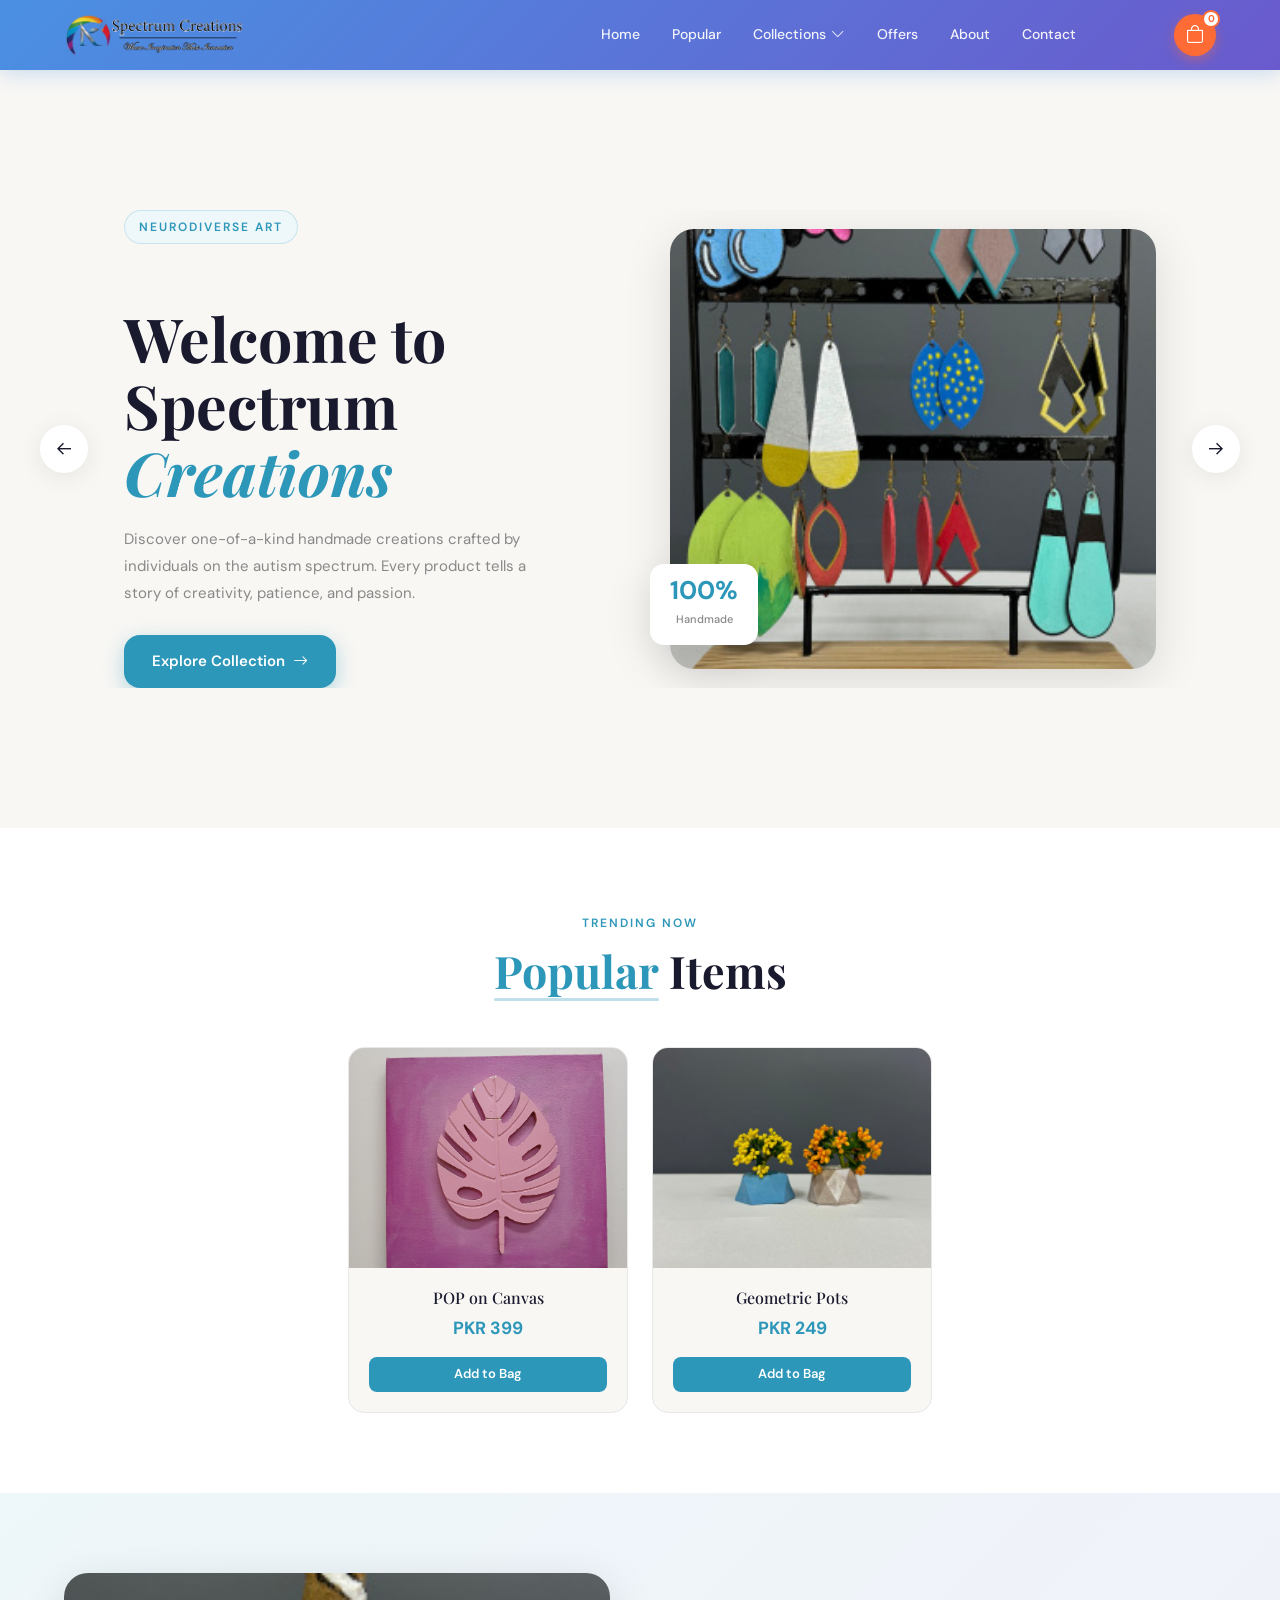
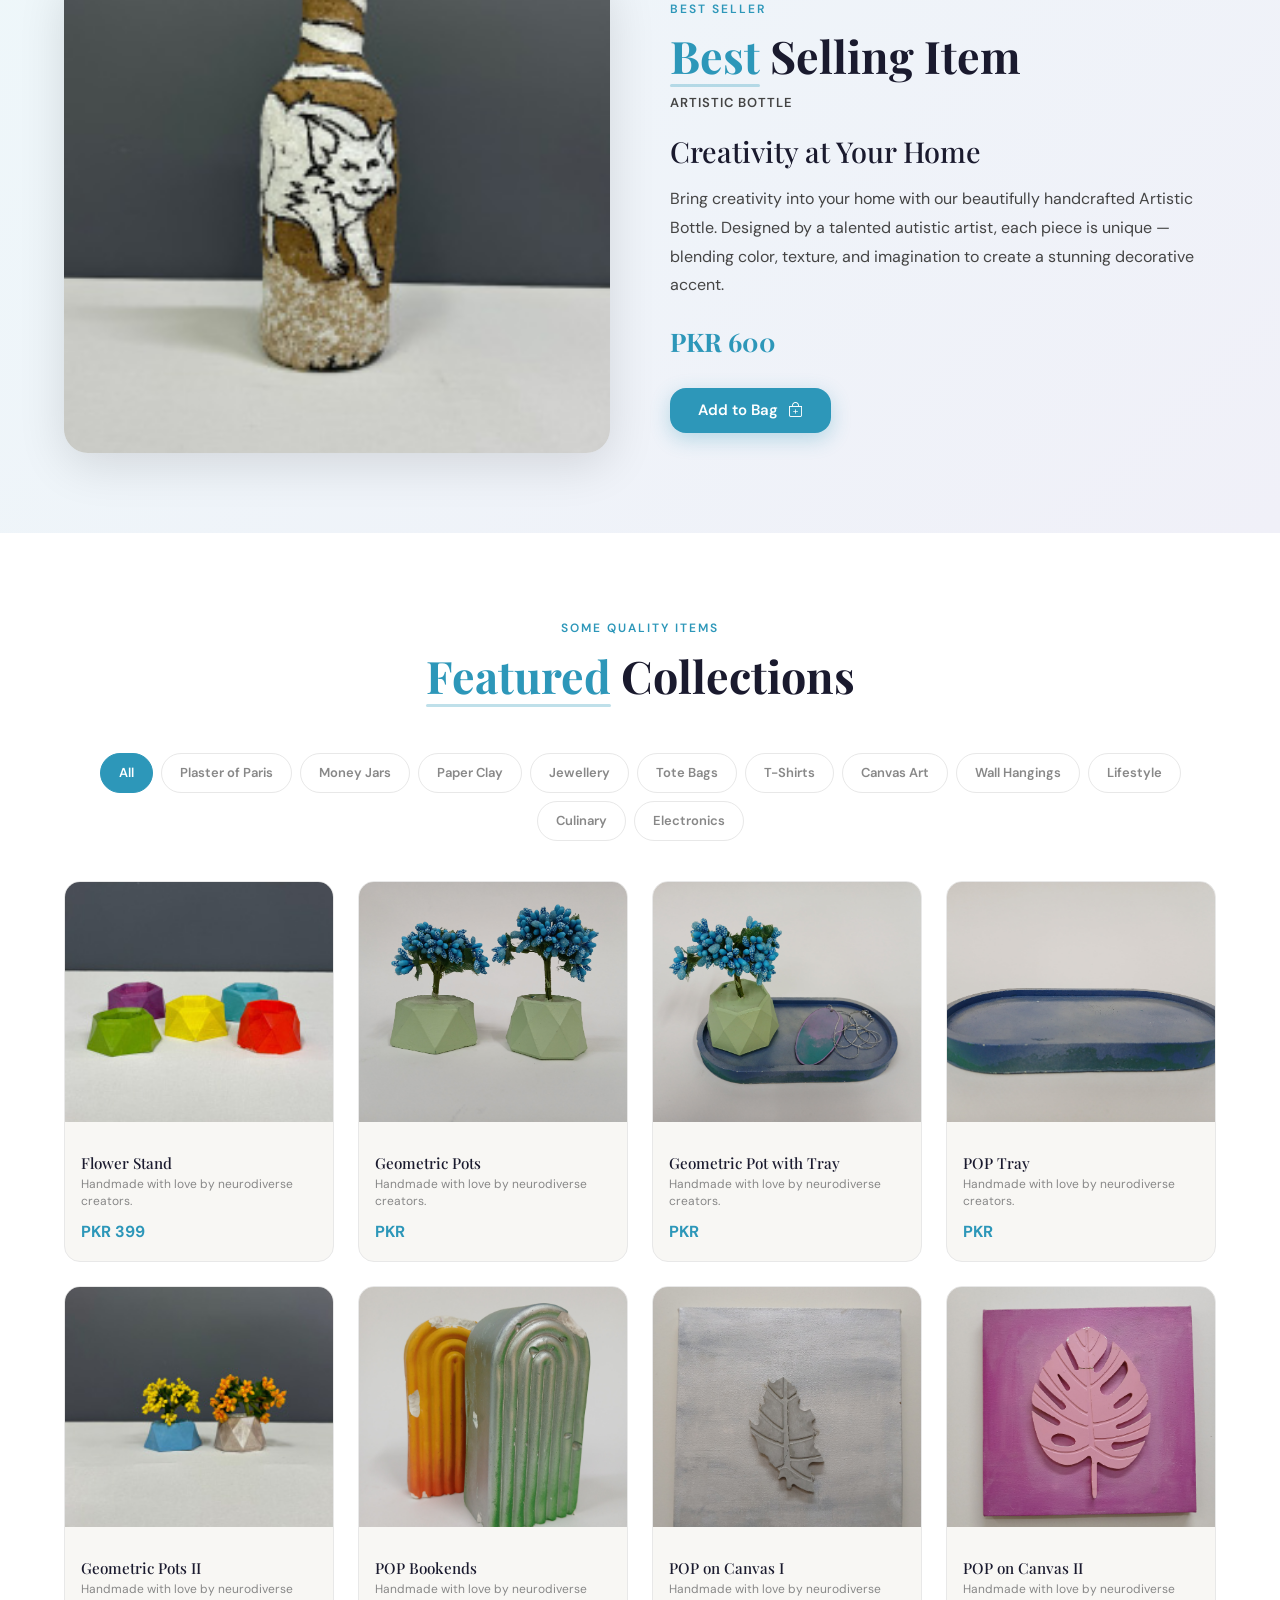
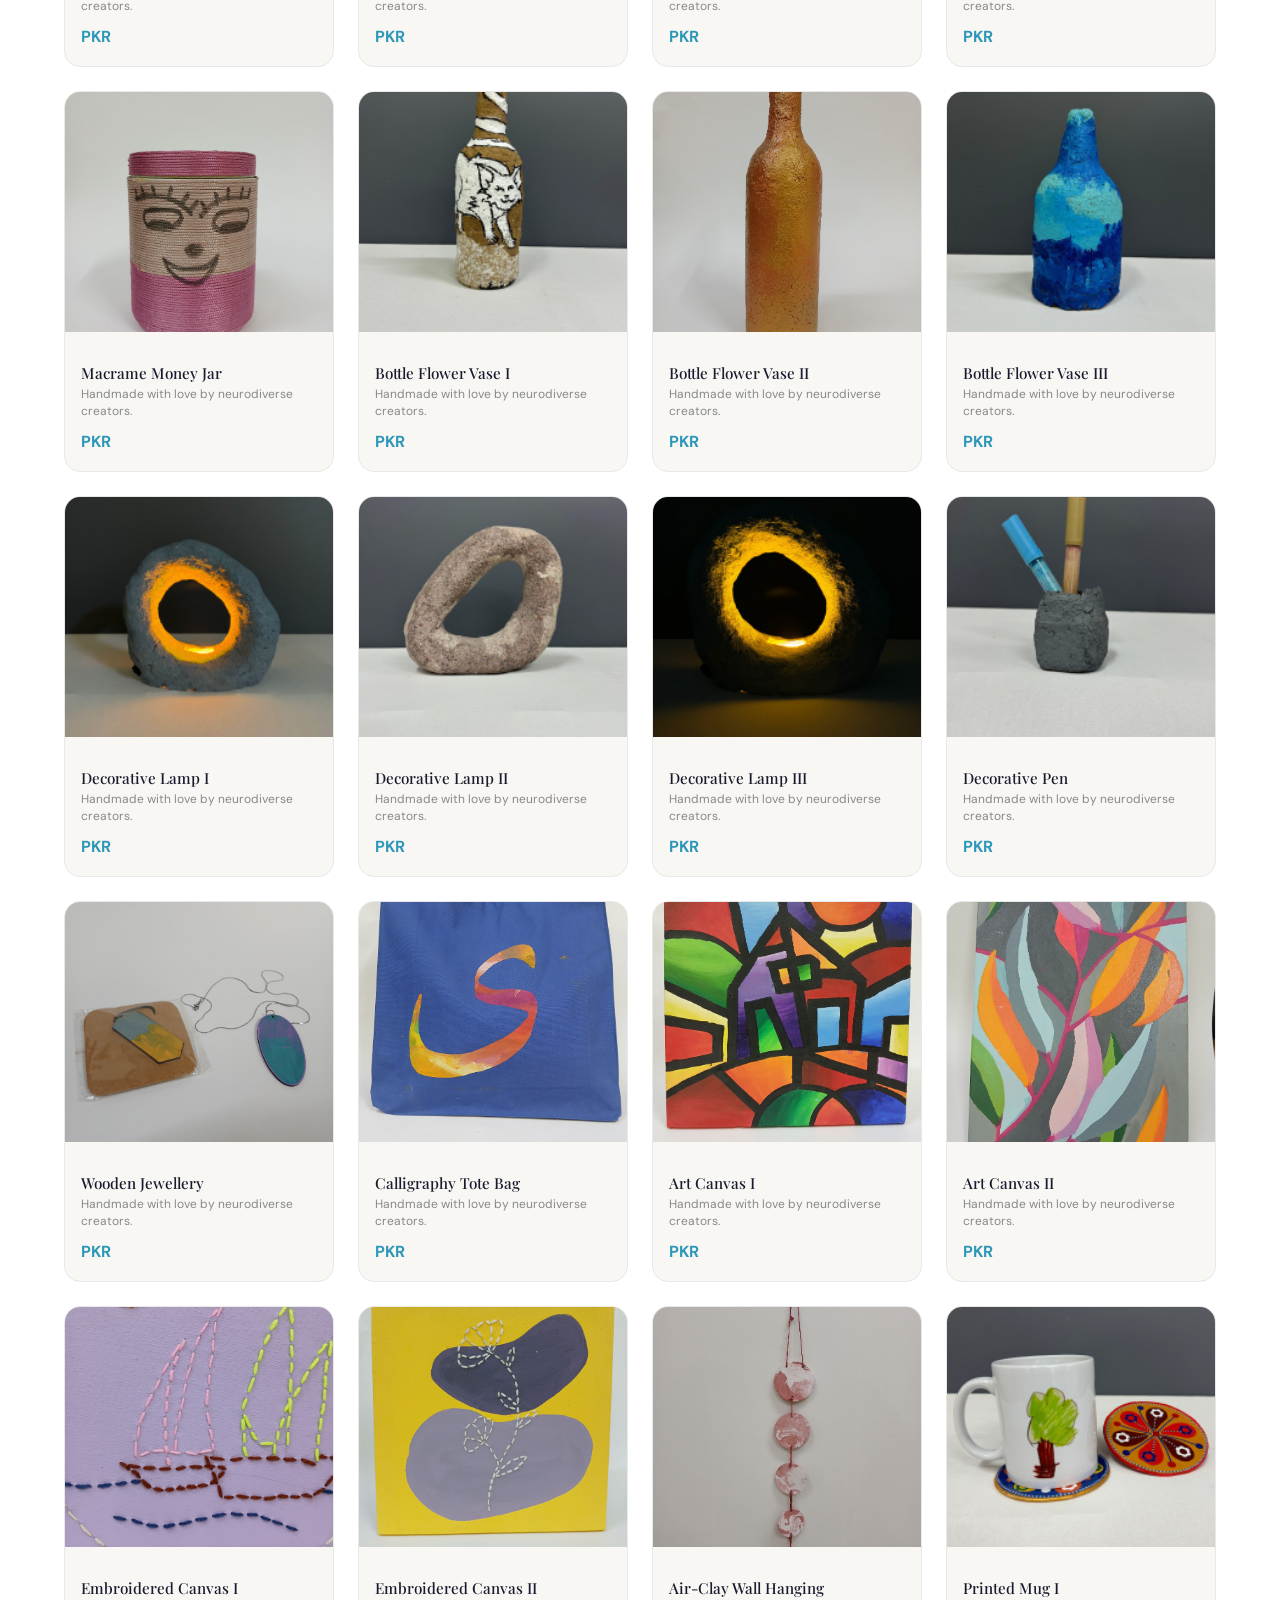
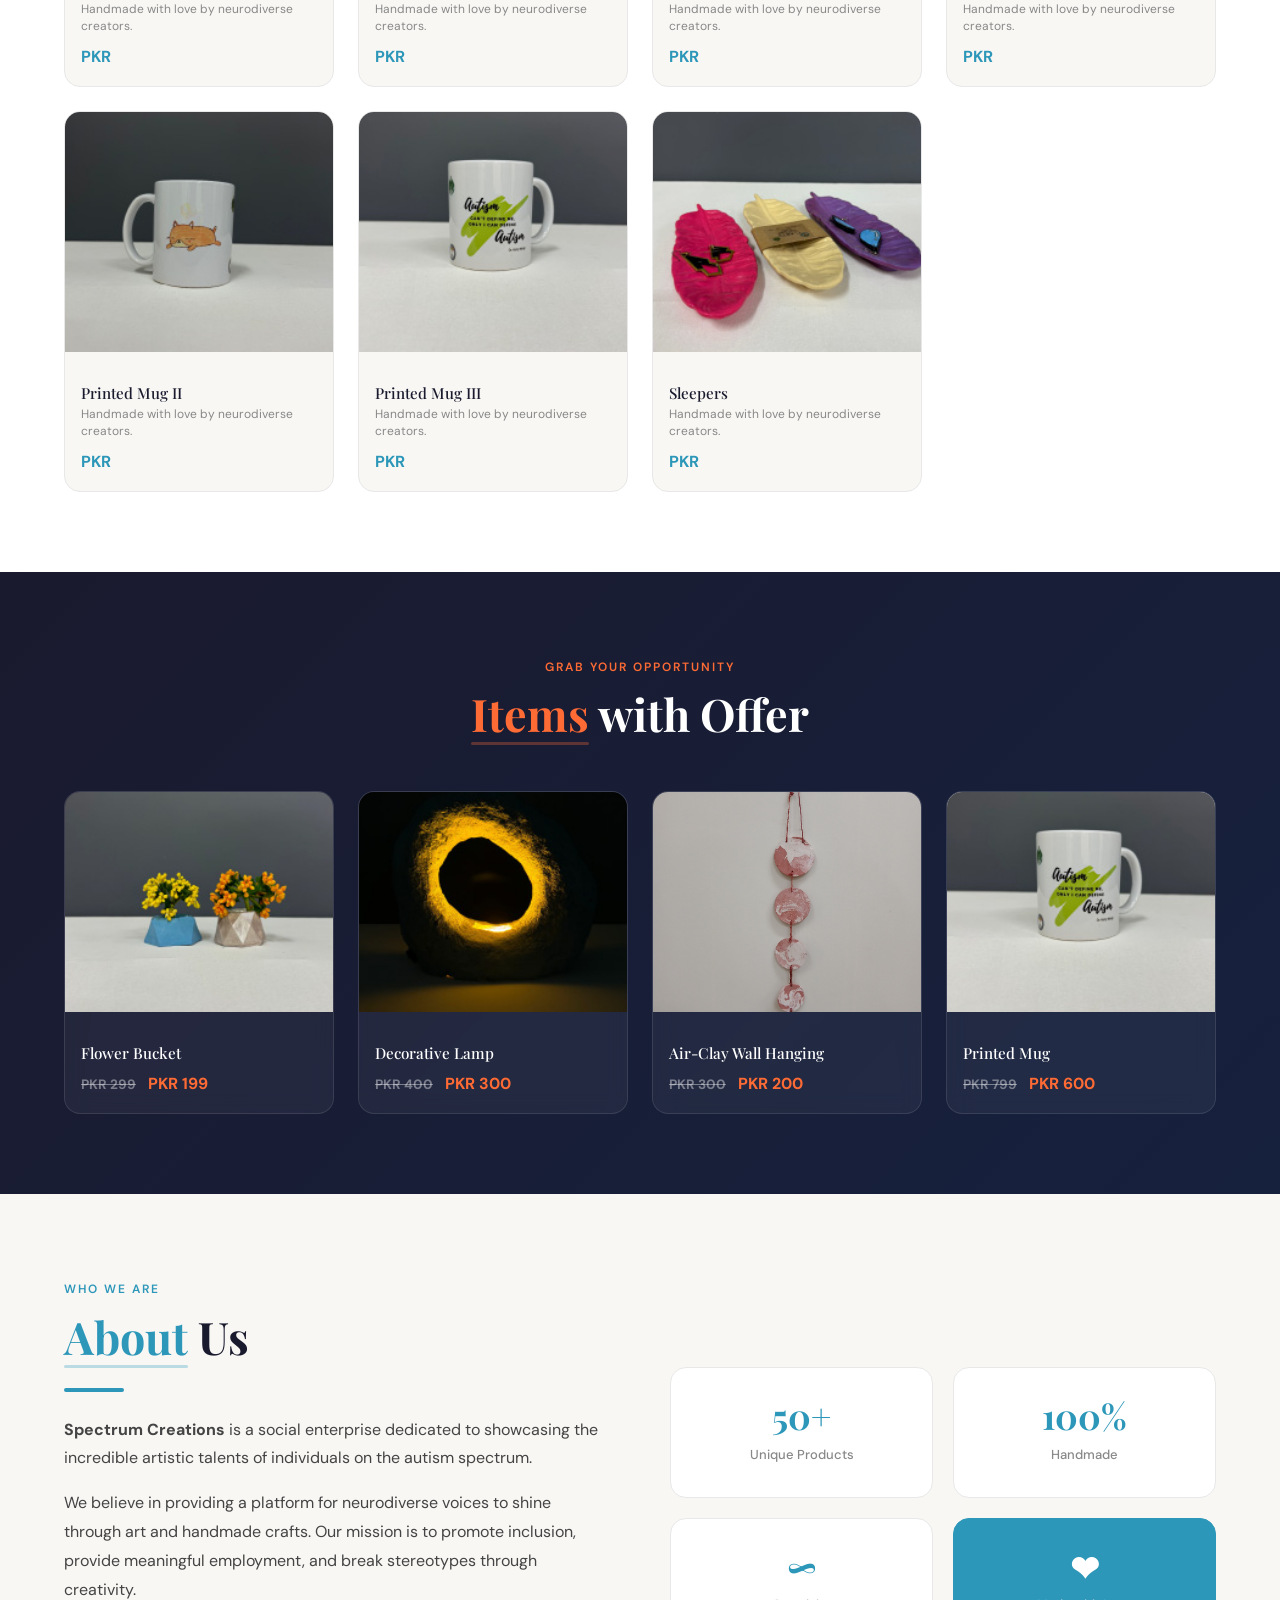
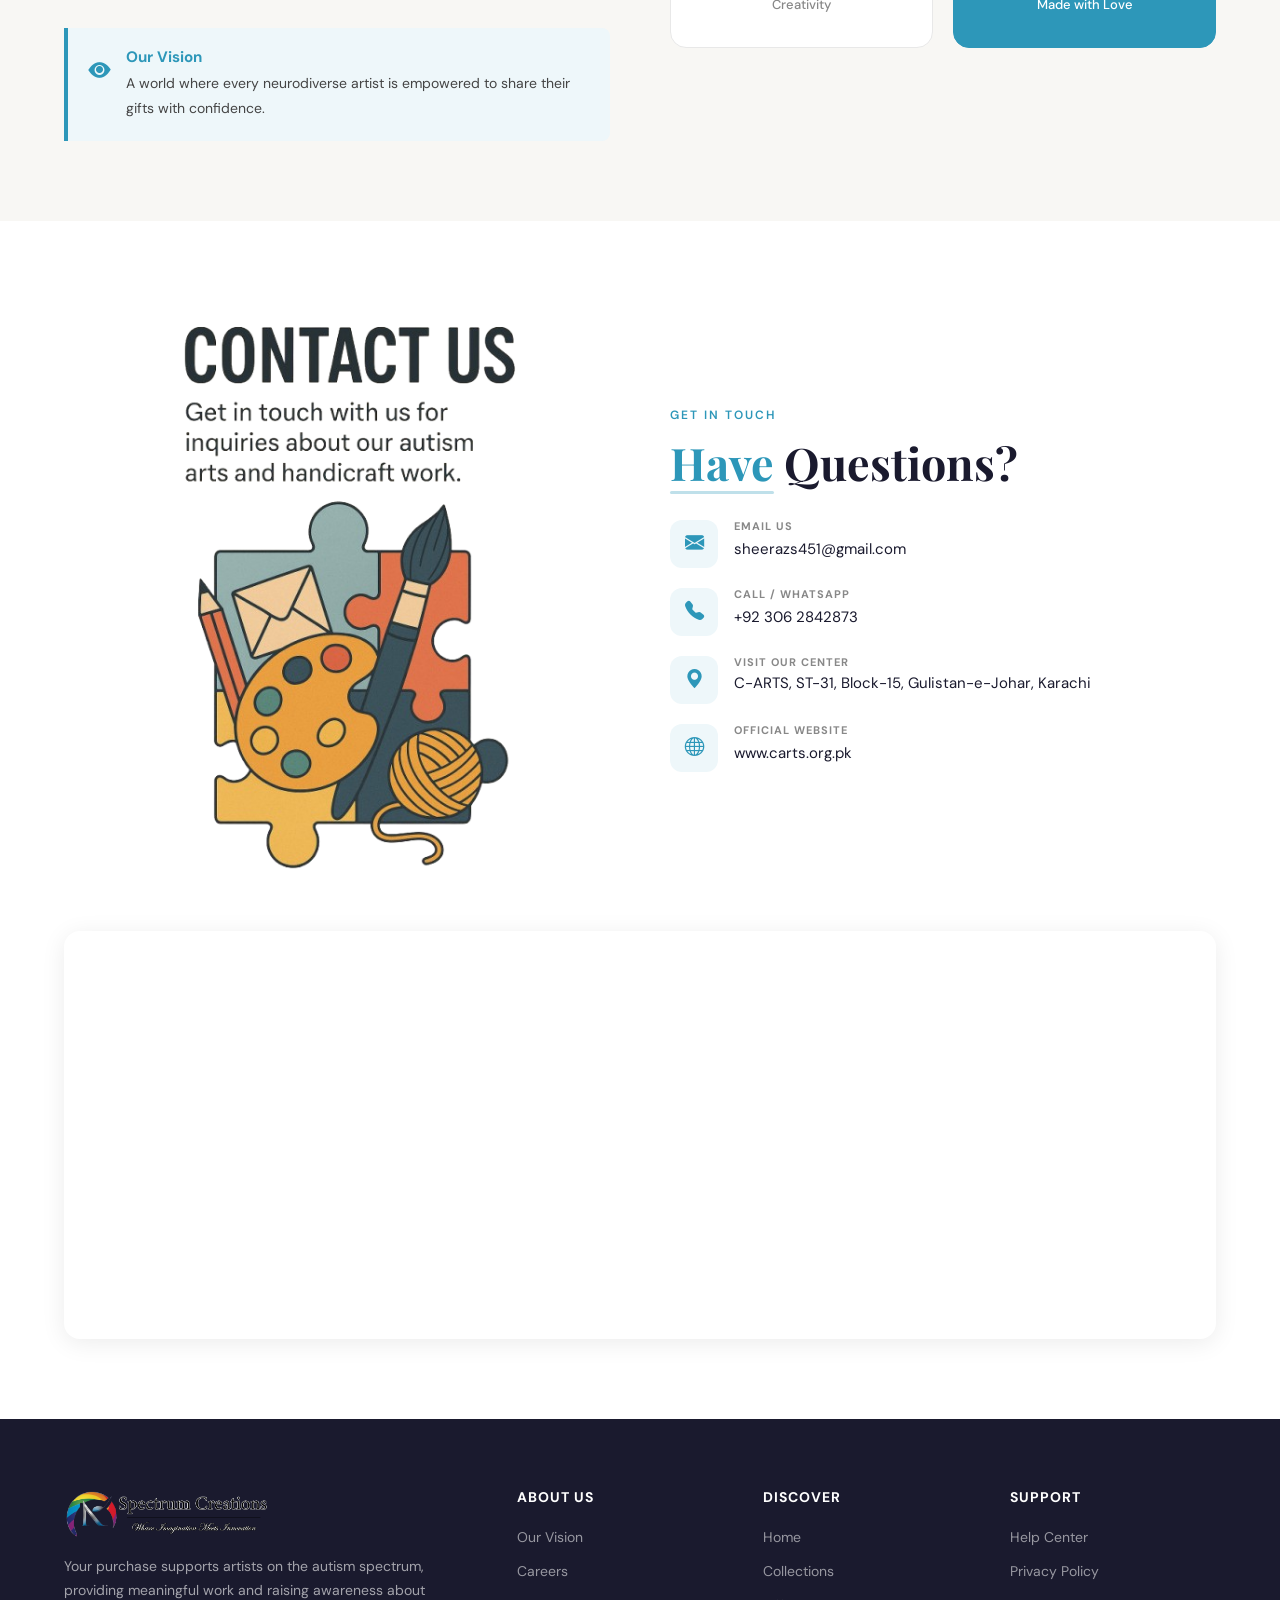
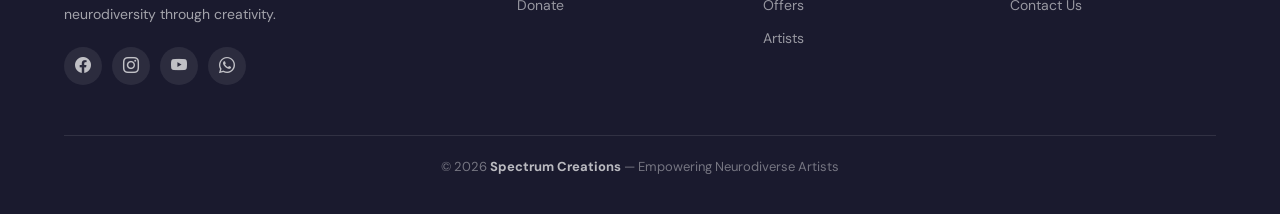
==== commit 35328b51: "Manual update of product card animations" ====
--- a/index.html
+++ b/index.html
@@ -1126,21 +1126,39 @@
     });
 
     //  HAMBURGER 
-    const hamburger = document.getElementById('hamburger');
-    const navMenu = document.getElementById('navMenu');
-    const navOverlay = document.getElementById('navOverlay');
-
-    hamburger.addEventListener('click', () => {
-      hamburger.classList.toggle('active');
-      navMenu.classList.toggle('open');
-      navOverlay.classList.toggle('show');
+    // ===== HAMBURGER =====
+const hamburger = document.getElementById('hamburger');
+const navMenu = document.getElementById('navMenu');
+const navOverlay = document.getElementById('navOverlay');
+
+hamburger.addEventListener('click', () => {
+    hamburger.classList.toggle('active');
+    navMenu.classList.toggle('open');
+    navOverlay.classList.toggle('show');
+});
+
+navOverlay.addEventListener('click', () => {
+    hamburger.classList.remove('active');
+    navMenu.classList.remove('open');
+    navOverlay.classList.remove('show');
+});
+
+window.addEventListener('scroll', () => {
+    hamburger.classList.remove('active');
+    navMenu.classList.remove('open');
+    navOverlay.classList.remove('show');
+});
+
+// ===== MOBILE COLLECTIONS DROPDOWN TOGGLE =====
+document.querySelectorAll('.has-dropdown > a').forEach(link => {
+    link.addEventListener('click', function(e) {
+        if (window.innerWidth <= 768) {
+            e.preventDefault();
+            const parent = this.closest('.has-dropdown');
+            parent.classList.toggle('open');
+        }
     });
-
-    navOverlay.addEventListener('click', () => {
-      hamburger.classList.remove('active');
-      navMenu.classList.remove('open');
-      navOverlay.classList.remove('show');
-    });
+});
 
     // Close menu on scroll
     window.addEventListener('scroll', () => {
--- a/style.css
+++ b/style.css
@@ -1728,4 +1728,43 @@
 
 .text-accent {
   color: var(--accent) !important;
+}
+
+/* ============================================================
+   MOBILE DROPDOWN FIX — Collections expands downward
+   ============================================================ */
+@media (max-width: 768px) {
+    
+    /* Make Collections a toggle, not hover-based */
+    .nav-links .has-dropdown .dropdown {
+        display: none !important;
+        position: static !important;
+        opacity: 1 !important;
+        visibility: visible !important;
+        transform: none !important;
+        box-shadow: none !important;
+        background: #f0f9ff !important;
+        border-left: 3px solid var(--primary) !important;
+        margin: 0 !important;
+        padding: 0 !important;
+        width: 100% !important;
+        left: auto !important;
+    }
+
+    /* Show dropdown when parent has 'open' class */
+    .nav-links .has-dropdown.open .dropdown {
+        display: block !important;
+    }
+
+    .nav-links .dropdown li a {
+        padding: 12px 20px 12px 32px !important;
+        font-size: 13px !important;
+        color: var(--primary) !important;
+        border-bottom: 1px solid rgba(45,151,185,0.1) !important;
+    }
+
+    .nav-links .dropdown li a:hover {
+        padding-left: 40px !important;
+        background: rgba(45,151,185,0.05) !important;
+    }
 }
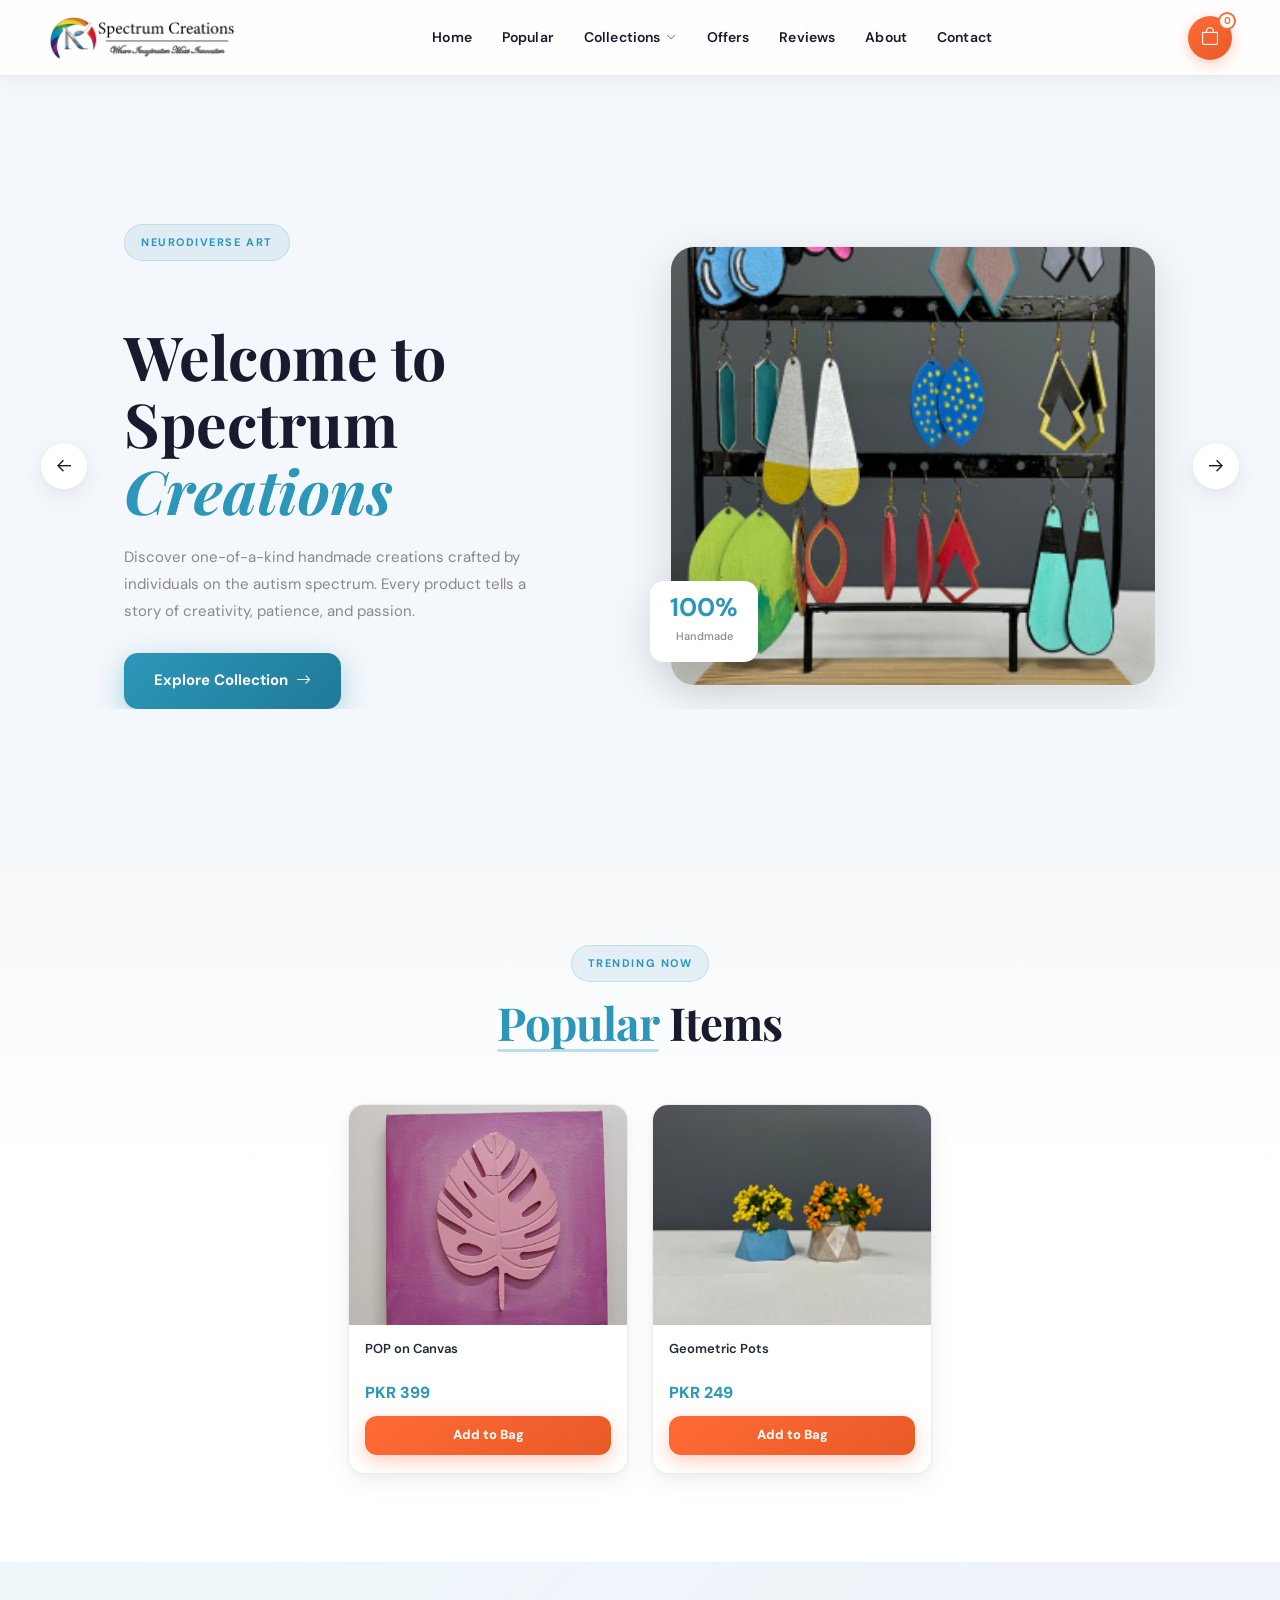
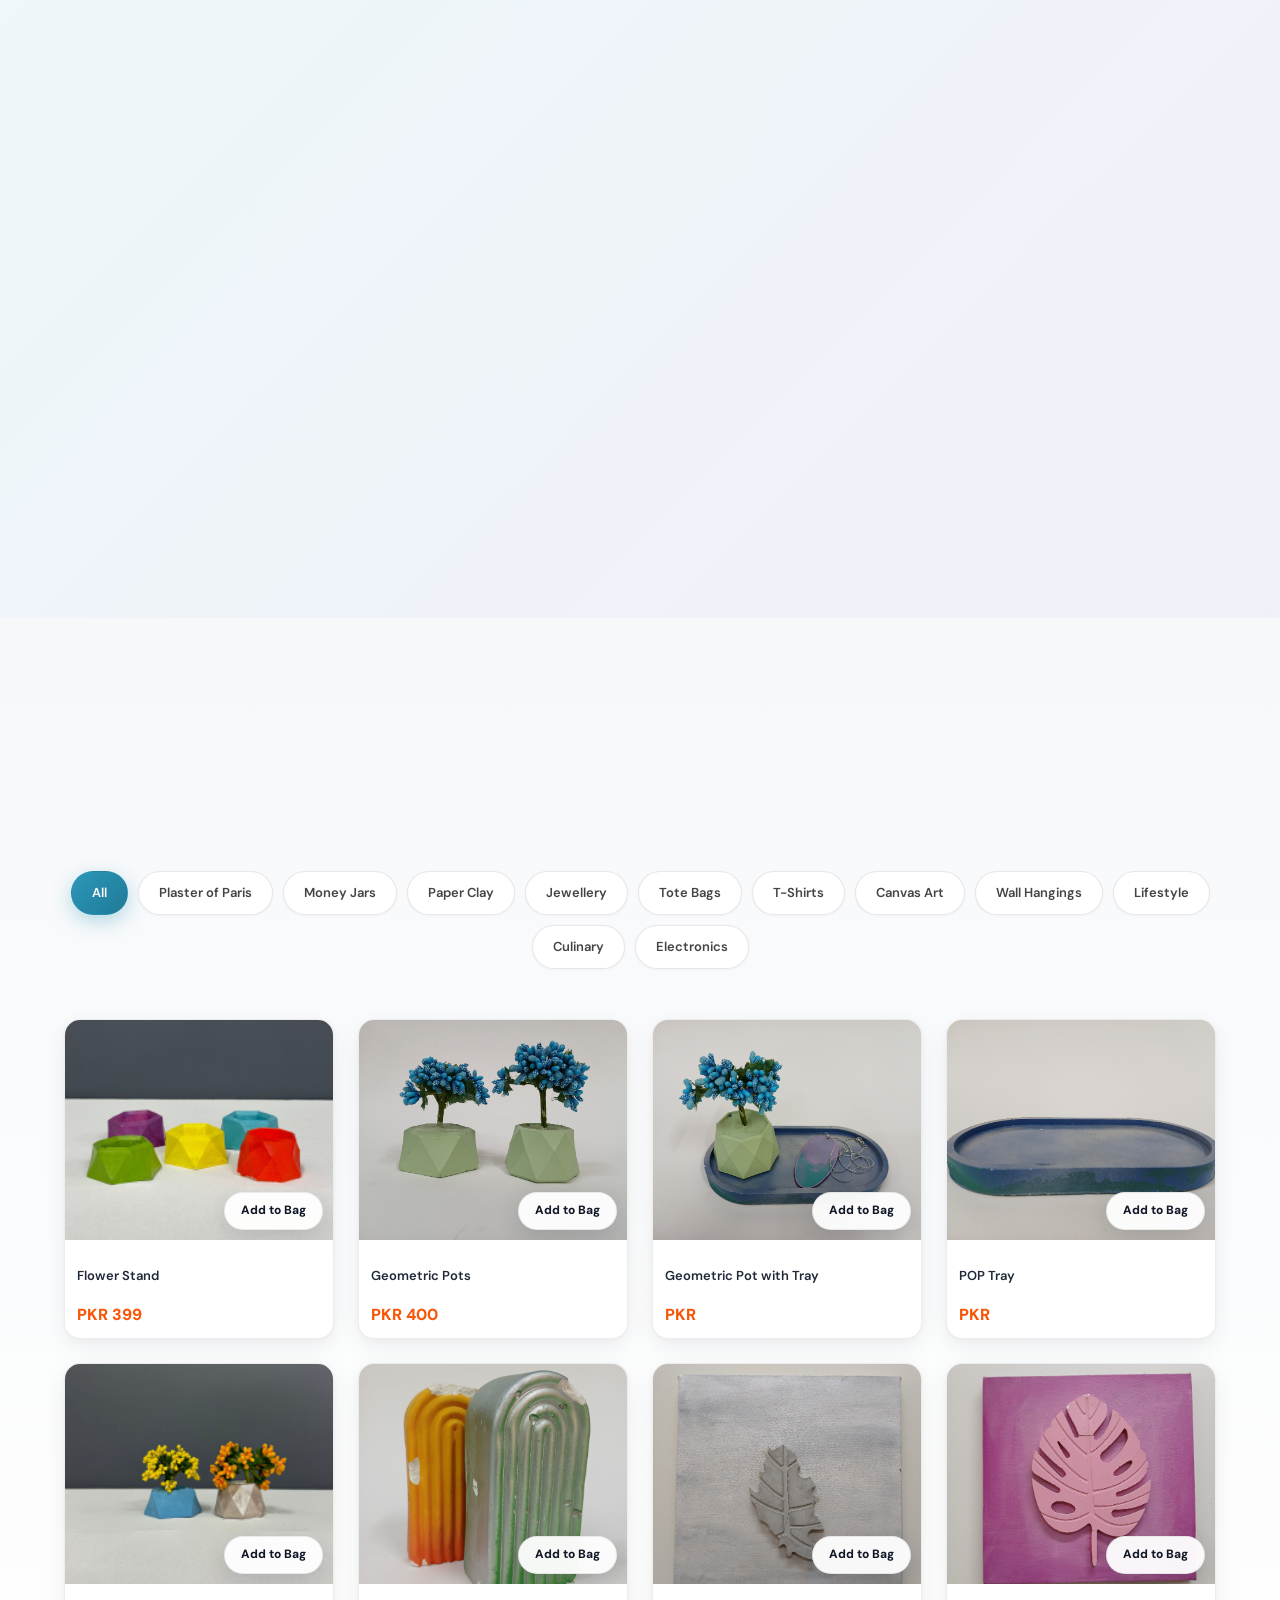
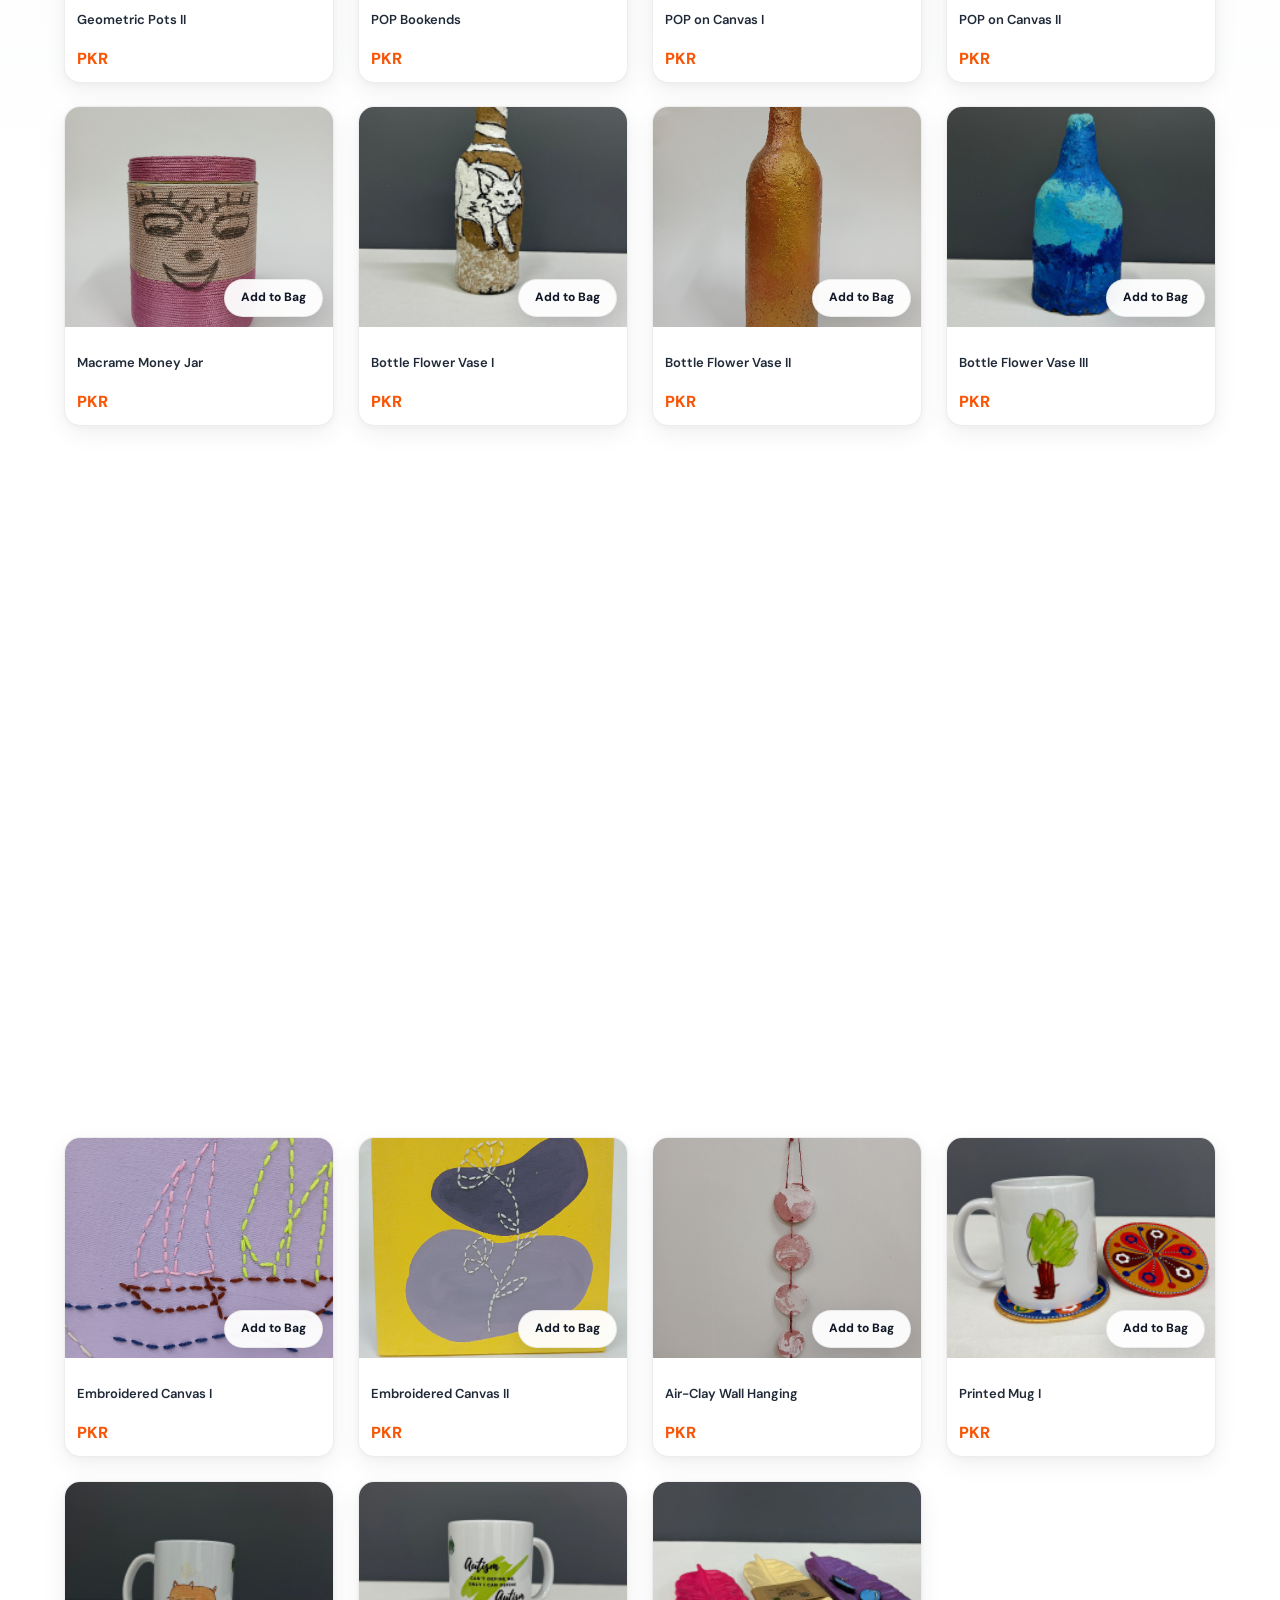
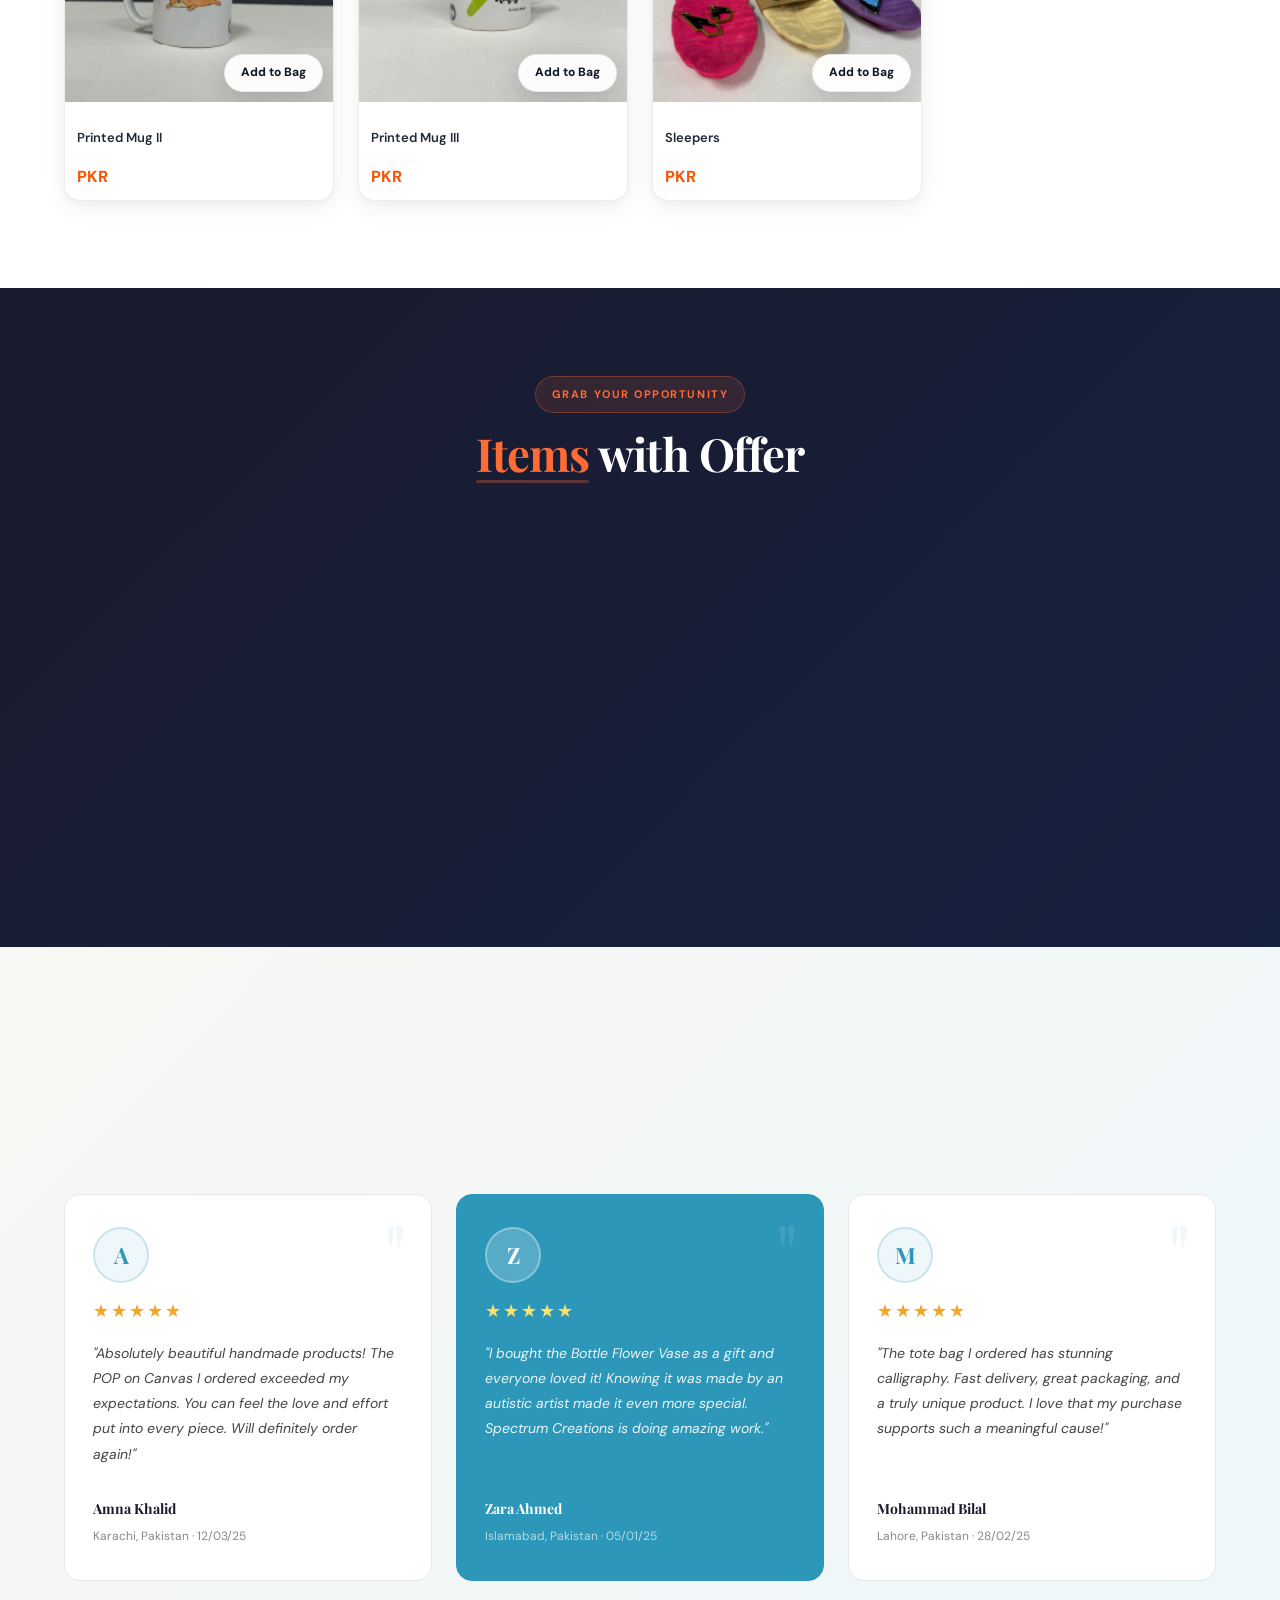
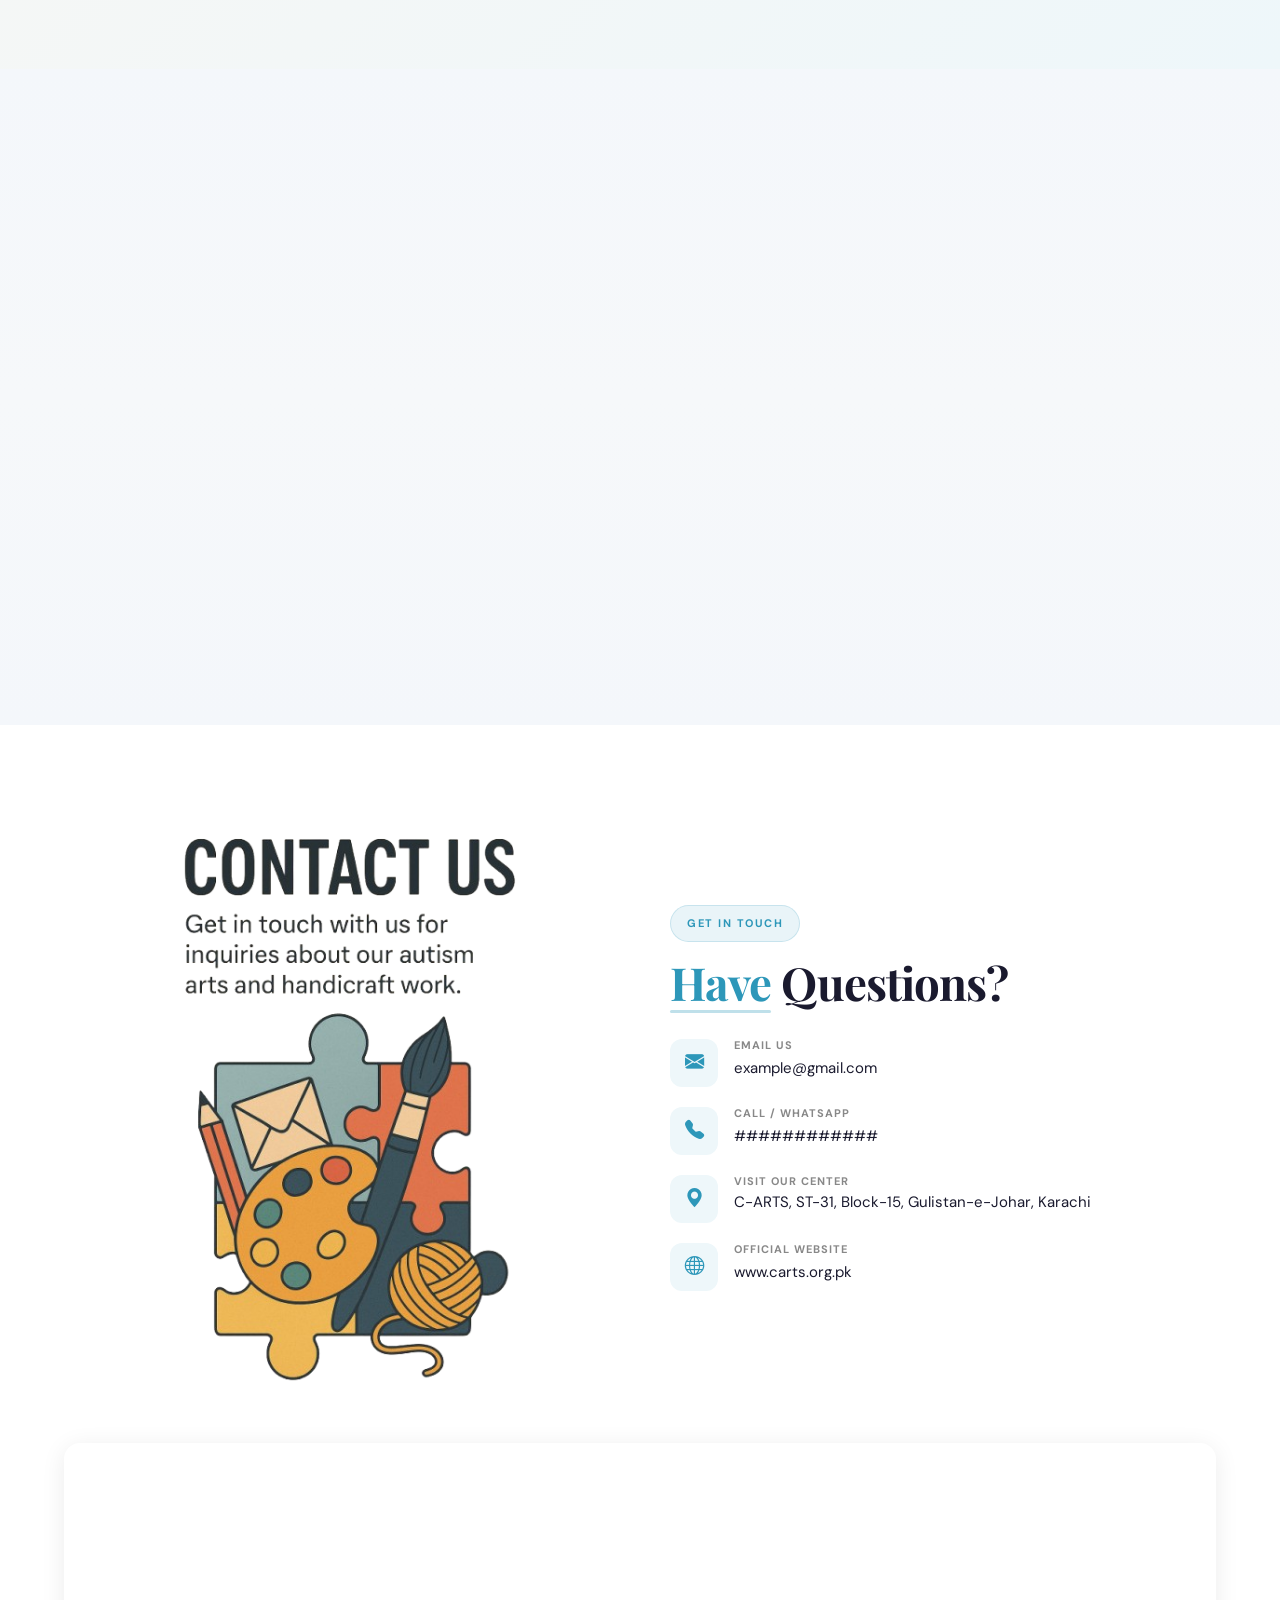
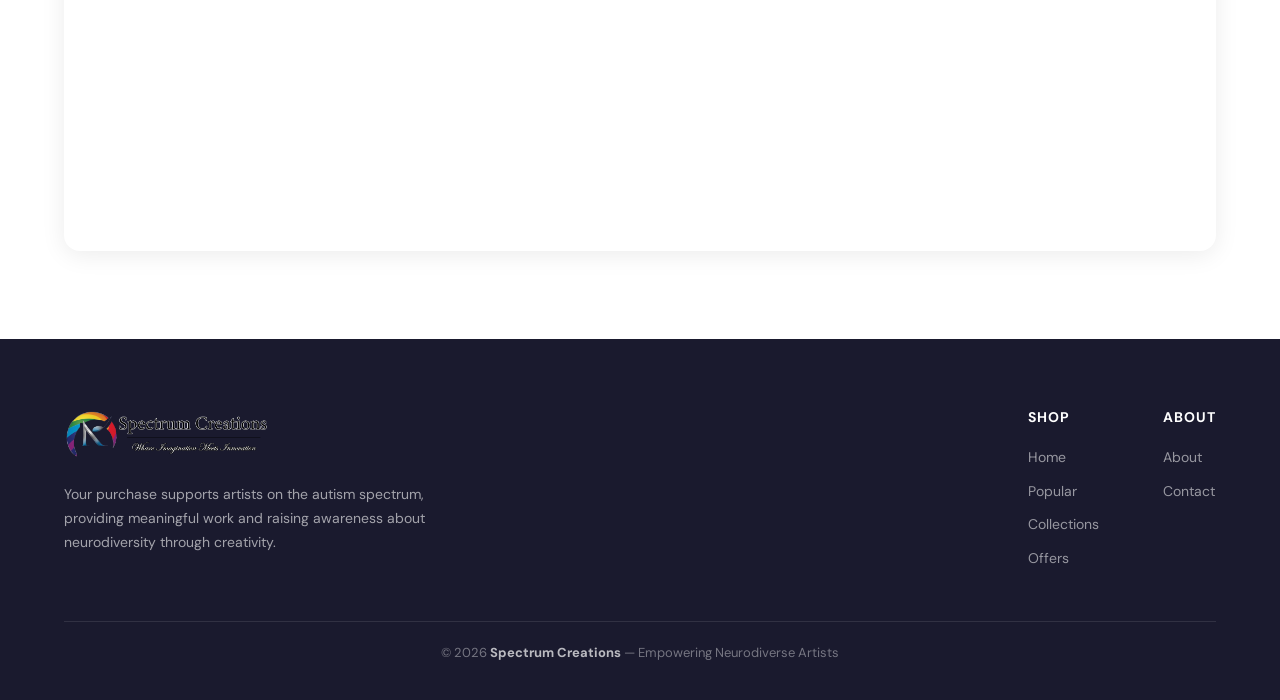
==== commit fd02c0e2: "Sixth Push" ====
--- a/index.html
+++ b/index.html
@@ -27,13 +27,13 @@
   <!-- NAVBAR  -->
   <header id="site-header">
     <div class="nav-container">
-      <a href="index.html" class="nav-logo">
-        <img src="images/main-logo.png" alt="Spectrum Creations Logo">
+      <a href="index.html" class="nav-logo" aria-label="Spectrum Creations — Home">
+        <img src="images/main-logo.png" alt="" decoding="async">
       </a>
 
-      <nav class="nav-menu" id="navMenu">
+      <nav class="nav-menu" id="navMenu" aria-label="Main navigation">
         <ul class="nav-links">
-          <li><a href="#">Home</a></li>
+          <li><a href="index.html">Home</a></li>
           <li><a href="#popular-Spectrum_Creationss">Popular</a></li>
           <li class="has-dropdown">
             <a href="#featured-Spectrum_Creationss">Collections <i class="bi bi-chevron-down"></i></a>
@@ -52,6 +52,7 @@
             </ul>
           </li>
           <li><a href="#special-offer">Offers</a></li>
+          <li><a href="#reviews">Reviews</a></li>
           <li><a href="#about">About</a></li>
           <li><a href="#contact">Contact</a></li>
         </ul>
@@ -182,7 +183,7 @@
   <section id="best-selling">
     <div class="container">
       <div class="best-selling-grid">
-        <div class="best-img-wrap">
+        <div class="best-img-wrap" data-id="3" role="button" tabindex="0" aria-label="View product images">
           <img src="images/Paper Clay/Bottle Flower Vase (1).jpg" alt="Artistic Bottle">
         </div>
         <div class="best-content">
@@ -193,8 +194,7 @@
           <p>Bring creativity into your home with our beautifully handcrafted Artistic Bottle. Designed by a talented
             autistic artist, each piece is unique — blending color, texture, and imagination to create a stunning
             decorative accent.</p>
-          <div class="best-price">PKR 600</div>
-          <button class="btn-primary-sc" onclick="add(1)">Add to Bag <i class="bi bi-bag-plus"></i></button>
+          <button class="btn-primary-sc" onclick="add(3)">Add to Bag <i class="bi bi-bag-plus"></i></button>
         </div>
       </div>
     </div>
@@ -212,6 +212,41 @@
       <button onclick="placeOrder()">Place Order</button>
       <button onclick="closeModal()">Cancel</button>
 
+    </div>
+  </div>
+
+  <!-- PRODUCT QUICK VIEW (multi-image gallery) -->
+  <div class="modal product-modal" id="productModal" aria-hidden="true">
+    <div class="product-modal-box" role="dialog" aria-modal="true" aria-labelledby="pmTitle">
+      <button class="pm-close" type="button" onclick="closeProductModal()" aria-label="Close">
+        <i class="bi bi-x-lg"></i>
+      </button>
+
+      <div class="pm-grid">
+        <div class="pm-gallery">
+          <div class="pm-main" id="pmMainWrap" role="button" tabindex="0"
+            aria-label="Main product photo. Activate to show additional views.">
+            <img id="pmMainImg" src="" alt="" />
+          </div>
+          <p class="pm-gallery-hint" id="pmGalleryHint">Click the image to show more views</p>
+          <div class="pm-extra-thumbs pm-extra-thumbs-hidden" id="pmExtraThumbs"
+            aria-label="Additional product images"></div>
+        </div>
+
+        <div class="pm-info">
+          <span class="pm-badge">Handmade • Unique</span>
+          <h3 id="pmTitle">Product</h3>
+          <p id="pmDesc" class="pm-desc">Handmade with love by neurodiverse creators.</p>
+          <div class="pm-price" id="pmPrice"></div>
+
+          <div class="pm-actions">
+            <button class="pm-add" id="pmAddBtn" type="button">
+              Add to Bag <i class="bi bi-bag-plus"></i>
+            </button>
+            <button class="pm-secondary" type="button" onclick="closeProductModal()">Continue Shopping</button>
+          </div>
+        </div>
+      </div>
     </div>
   </div>
 
@@ -244,7 +279,7 @@
         <div id="allCollections" data-tab-content class="active">
           <div class="products-grid">
 
-            <div class="product-card" data-id="1">
+            <div class="product-card">
               <figure class="product-style">
                 <img src="images/POP (Plaster Of Paris)/Flower Stand.jpg" alt="Flower Stand" class="product-item">
                 <button class="card-add-btn" onclick="add(1)">Add to Bag</button>
@@ -265,7 +300,7 @@
               <figcaption>
                 <h4>Geometric Pots</h4>
                 <span>Handmade with love by neurodiverse creators.</span>
-                <div class="item-price">PKR</div>
+                <div class="item-price">PKR 400</div>
               </figcaption>
             </div>
 
@@ -938,6 +973,55 @@
       </div>
     </div>
   </section>
+
+  <!-- ========== REVIEWS ========== -->
+<section id="reviews">
+  <div class="container">
+    <div class="section-head">
+      <span class="section-label">What Customers Say</span>
+      <h2 class="section-title"><span>Customer</span> Reviews</h2>
+    </div>
+    <div class="reviews-grid">
+ 
+      <div class="review-card">
+        <div class="review-avatar">
+          <div class="avatar-placeholder">A</div>
+        </div>
+        <div class="review-stars">★★★★★</div>
+        <p class="review-text">"Absolutely beautiful handmade products! The POP on Canvas I ordered exceeded my expectations. You can feel the love and effort put into every piece. Will definitely order again!"</p>
+        <div class="review-author">
+          <strong>Amna Khalid</strong>
+          <span>Karachi, Pakistan · 12/03/25</span>
+        </div>
+      </div>
+ 
+      <div class="review-card featured">
+        <div class="review-avatar">
+          <div class="avatar-placeholder">Z</div>
+        </div>
+        <div class="review-stars">★★★★★</div>
+        <p class="review-text">"I bought the Bottle Flower Vase as a gift and everyone loved it! Knowing it was made by an autistic artist made it even more special. Spectrum Creations is doing amazing work."</p>
+        <div class="review-author">
+          <strong>Zara Ahmed</strong>
+          <span>Islamabad, Pakistan · 05/01/25</span>
+        </div>
+      </div>
+ 
+      <div class="review-card">
+        <div class="review-avatar">
+          <div class="avatar-placeholder">M</div>
+        </div>
+        <div class="review-stars">★★★★★</div>
+        <p class="review-text">"The tote bag I ordered has stunning calligraphy. Fast delivery, great packaging, and a truly unique product. I love that my purchase supports such a meaningful cause!"</p>
+        <div class="review-author">
+          <strong>Mohammad Bilal</strong>
+          <span>Lahore, Pakistan · 28/02/25</span>
+        </div>
+      </div>
+ 
+    </div>
+  </div>
+</section>
 
   <!--  ABOUT  -->
   <section id="about">
@@ -1002,14 +1086,14 @@
               <div class="info-icon"><i class="bi bi-envelope-fill"></i></div>
               <div class="info-text">
                 <h6>Email Us</h6>
-                <a href="mailto:sheerazs451@gmail.com">sheerazs451@gmail.com</a>
+                <a href="mailto:example@gmail.com">example@gmail.com</a>
               </div>
             </div>
             <div class="info-item">
               <div class="info-icon"><i class="bi bi-telephone-fill"></i></div>
               <div class="info-text">
                 <h6>Call / WhatsApp</h6>
-                <a href="tel:+923062842873">+92 306 2842873</a>
+                <a href="tel:###########">############</a>
               </div>
             </div>
             <div class="info-item">
@@ -1041,46 +1125,33 @@
   <!--  FOOTER  -->
   <footer id="footer">
     <div class="container">
-      <div class="footer-grid">
+      <div class="footer-top">
         <div class="footer-brand">
-          <img src="images/main-logo.png" alt="Spectrum Creations" class="footer-logo">
+          <a href="index.html" class="footer-logo-link">
+            <img src="images/main-logo.png" alt="Spectrum Creations" class="footer-logo">
+          </a>
           <p>Your purchase supports artists on the autism spectrum, providing meaningful work and raising awareness
             about neurodiversity through creativity.</p>
-          <div class="footer-socials">
-            <a href="#" aria-label="Facebook"><i class="bi bi-facebook"></i></a>
-            <a href="#" aria-label="Instagram"><i class="bi bi-instagram"></i></a>
-            <a href="#" aria-label="YouTube"><i class="bi bi-youtube"></i></a>
-            <a href="#" aria-label="WhatsApp"><i class="bi bi-whatsapp"></i></a>
-          </div>
-        </div>
-
-        <div class="footer-col">
-          <h5>About Us</h5>
-          <ul>
-            <li><a href="#">Our Vision</a></li>
-            <li><a href="#">Careers</a></li>
-            <li><a href="#">Donate</a></li>
-          </ul>
-        </div>
-
-        <div class="footer-col">
-          <h5>Discover</h5>
-          <ul>
-            <li><a href="#">Home</a></li>
-            <li><a href="#featured-Spectrum_Creationss">Collections</a></li>
-            <li><a href="#special-offer">Offers</a></li>
-            <li><a href="#about">Artists</a></li>
-          </ul>
-        </div>
-
-        <div class="footer-col">
-          <h5>Support</h5>
-          <ul>
-            <li><a href="#">Help Center</a></li>
-            <li><a href="#">Privacy Policy</a></li>
-            <li><a href="#">Contact Us</a></li>
-          </ul>
-        </div>
+        </div>
+
+        <nav class="footer-nav" aria-label="Footer navigation">
+          <div class="footer-nav-col">
+            <h5>Shop</h5>
+            <ul>
+              <li><a href="#">Home</a></li>
+              <li><a href="#popular-Spectrum_Creationss">Popular</a></li>
+              <li><a href="#featured-Spectrum_Creationss">Collections</a></li>
+              <li><a href="#special-offer">Offers</a></li>
+            </ul>
+          </div>
+          <div class="footer-nav-col">
+            <h5>About</h5>
+            <ul>
+              <li><a href="#about">About</a></li>
+              <li><a href="#contact">Contact</a></li>
+            </ul>
+          </div>
+        </nav>
       </div>
 
       <div class="footer-bottom">
@@ -1094,6 +1165,11 @@
   <script src="https://cdn.jsdelivr.net/npm/bootstrap@5.3.1/dist/js/bootstrap.bundle.min.js"></script>
   <script src="js/plugins.js"></script>
   <script src="js/script.js"></script>
+
+  <!-- Toast (professional feedback for cart actions) -->
+  <div class="toast-sc" id="toastSc" aria-live="polite" aria-atomic="true" role="status">
+    <div class="toast-sc-body" id="toastScBody"></div>
+  </div>
 
   <script>
     //  TABS 
@@ -1126,54 +1202,296 @@
     });
 
     //  HAMBURGER 
-    // ===== HAMBURGER =====
-const hamburger = document.getElementById('hamburger');
-const navMenu = document.getElementById('navMenu');
-const navOverlay = document.getElementById('navOverlay');
-
-hamburger.addEventListener('click', () => {
-    hamburger.classList.toggle('active');
-    navMenu.classList.toggle('open');
-    navOverlay.classList.toggle('show');
-});
-
-navOverlay.addEventListener('click', () => {
-    hamburger.classList.remove('active');
-    navMenu.classList.remove('open');
-    navOverlay.classList.remove('show');
-});
-
-window.addEventListener('scroll', () => {
-    hamburger.classList.remove('active');
-    navMenu.classList.remove('open');
-    navOverlay.classList.remove('show');
-});
-
-// ===== MOBILE COLLECTIONS DROPDOWN TOGGLE =====
-document.querySelectorAll('.has-dropdown > a').forEach(link => {
-    link.addEventListener('click', function(e) {
-        if (window.innerWidth <= 768) {
-            e.preventDefault();
-            const parent = this.closest('.has-dropdown');
-            parent.classList.toggle('open');
-        }
+    const hamburger = document.getElementById('hamburger');
+    const navMenu = document.getElementById('navMenu');
+    const navOverlay = document.getElementById('navOverlay');
+
+    hamburger.addEventListener('click', () => {
+      hamburger.classList.toggle('active');
+      navMenu.classList.toggle('open');
+      navOverlay.classList.toggle('show');
     });
-});
-
-    // Close menu on scroll
-    window.addEventListener('scroll', () => {
+
+    navOverlay.addEventListener('click', () => {
       hamburger.classList.remove('active');
       navMenu.classList.remove('open');
       navOverlay.classList.remove('show');
     });
 
-    //  CART 
-    const prices = { 1: 399, 2: 249 };
+    const siteHeader = document.getElementById('site-header');
+    window.addEventListener('scroll', () => {
+      if (siteHeader) siteHeader.classList.toggle('is-scrolled', window.scrollY > 16);
+      hamburger.classList.remove('active');
+      navMenu.classList.remove('open');
+      navOverlay.classList.remove('show');
+    }, { passive: true });
+    if (siteHeader) siteHeader.classList.toggle('is-scrolled', window.scrollY > 16);
+
+    // ===== SCROLL REVEAL (animate sections as they enter viewport) =====
+    (function initScrollReveal() {
+      const targets = [
+        ".section-head",
+        ".pop-card",
+        ".best-selling-grid",
+        ".product-card",
+        ".offer-card",
+        ".about-grid",
+        ".contact-grid",
+        "#footer .footer-top",
+        "#footer .footer-bottom",
+        ".map-container"
+      ];
+
+      const els = Array.from(document.querySelectorAll(targets.join(",")));
+      els.forEach((el, idx) => {
+        if (!el.classList.contains("reveal")) el.classList.add("reveal");
+        // stagger only within the same parent group visually
+        el.style.setProperty("--d", `${Math.min(idx * 45, 520)}ms`);
+      });
+
+      if (!("IntersectionObserver" in window)) {
+        els.forEach((el) => el.classList.add("is-visible"));
+        return;
+      }
+
+      const obs = new IntersectionObserver(
+        (entries) => {
+          entries.forEach((entry) => {
+            if (!entry.isIntersecting) return;
+
+            // Normal reveal
+            entry.target.classList.add("is-visible");
+            obs.unobserve(entry.target);
+
+            // ✅ Fix: ensure footer-bottom is revealed when footer-top becomes visible
+            // (prevents footer-bottom staying invisible due to size/threshold)
+            const footerTop = document.querySelector("#footer .footer-top");
+            const footerBottom = document.querySelector("#footer .footer-bottom");
+            if (footerTop && footerBottom && entry.target === footerTop) {
+              footerBottom.classList.add("is-visible");
+              obs.unobserve(footerBottom);
+            }
+          });
+        },
+        { root: null, threshold: 0.14, rootMargin: "0px 0px -12% 0px" }
+      );
+
+      els.forEach((el) => obs.observe(el));
+    })();
+    
+
+    // ===== MOBILE COLLECTIONS DROPDOWN TOGGLE =====
+    document.querySelectorAll('.has-dropdown > a').forEach(link => {
+      link.addEventListener('click', function (e) {
+        if (window.innerWidth <= 768) {
+          e.preventDefault();
+          const parent = this.closest('.has-dropdown');
+          parent.classList.toggle('open');
+        }
+      });
+    });
+
+    //  CART
     let cart = JSON.parse(localStorage.getItem("cart")) || {};
 
+    // ===== PRODUCT DATA (auto-built from DOM; supports multiple images) =====
+    // Keep curated multi-image sets here (keyed by the main image src used in cards).
+    const multiImageSets = {
+      "images/POP (Plaster Of Paris)/Flower Stand.jpg": [
+        "images/POP (Plaster Of Paris)/Flower Stand.jpg",
+        "images/POP (Plaster Of Paris)/POP on Canvas (1).jpg",
+        "images/POP (Plaster Of Paris)/POP on Canvas (2).jpg",
+        "images/POP (Plaster Of Paris)/POP on Canvas (3).jpg"
+      ],
+      "images/POP (Plaster Of Paris)/Geometric Pots (1).jpg": [
+        "images/POP (Plaster Of Paris)/Geometric Pots (1).jpg",
+        "images/POP (Plaster Of Paris)/Geometric Pots (2).jpg",
+        "images/POP (Plaster Of Paris)/Geometric Pot with Tray.jpg"
+      ],
+      "images/Paper Clay/Bottle Flower Vase (1).jpg": [
+        "images/Paper Clay/Bottle Flower Vase (1).jpg",
+        "images/Paper Clay/Bottle Flower Vase (2).jpg",
+        "images/Paper Clay/Bottle Flower Vase (3).jpg"
+      ]
+    };
+
+    let products = {};
+
+    function normalizeSrc(src) {
+      if (!src) return "";
+      // Convert absolute URLs to relative paths when possible
+      try {
+        const u = new URL(src, window.location.href);
+        const path = u.pathname.replace(/^\//, "");
+        return decodeURIComponent(path);
+      } catch {
+        return src;
+      }
+    }
+
+    function parsePrice(text) {
+      if (!text) return 0;
+      const m = String(text).replace(/,/g, "").match(/(\d+(\.\d+)?)/);
+      return m ? Math.round(Number(m[1])) : 0;
+    }
+
+    function idFromString(str) {
+      // FNV-1a 32bit hash -> positive integer
+      let h = 0x811c9dc5;
+      for (let i = 0; i < str.length; i++) {
+        h ^= str.charCodeAt(i);
+        h = Math.imul(h, 0x01000193);
+      }
+      return (h >>> 0); // unsigned
+    }
+
+    /** Exactly four gallery slots per product: [main, extra1, extra2, extra3]. Use "" for slots you will fill later. */
+    function normalizeToFour(images) {
+      const src = Array.isArray(images) ? images.map((x) => (x && String(x).trim()) || "") : [];
+      const out = ["", "", "", ""];
+      for (let i = 0; i < 4; i++) out[i] = src[i] || "";
+      return out;
+    }
+
+    function upsertProduct(p) {
+      if (!p || !p.id) return;
+      const merged = { ...(products[p.id] || {}), ...p };
+      if (merged.images !== undefined) merged.images = normalizeToFour(merged.images);
+      products[p.id] = merged;
+    }
+
+    function wireAddButtons(tileEl, productId) {
+      const btns = tileEl.querySelectorAll(".card-add-btn, .add-btn, .btn-primary-sc");
+      btns.forEach((btn) => {
+        // Popular section uses quantity UI + existing onclick; don't override those
+        if (btn.classList.contains("add-btn")) return;
+        btn.removeAttribute("onclick");
+        btn.addEventListener("click", (e) => {
+          e.preventDefault();
+          e.stopPropagation();
+          add(productId);
+        });
+      });
+    }
+
+    function buildProductsCatalog() {
+      products = {};
+
+      // Keep existing fixed IDs for the Popular section quantity UI
+      upsertProduct({
+        id: 1,
+        name: "POP on Canvas",
+        price: 399,
+        desc: "A textured Plaster of Paris creation designed to brighten any corner.",
+        images: ["images/POP (Plaster Of Paris)/POP on Canvas (2).jpg"]
+      });
+      upsertProduct({
+        id: 2,
+        name: "Geometric Pots",
+        price: 249,
+        desc: "Clean lines, modern shapes — perfect for small plants or desk decor.",
+        images: multiImageSets["images/POP (Plaster Of Paris)/Geometric Pots (1).jpg"]
+      });
+      upsertProduct({
+        id: 3,
+        name: "Artistic Bottle",
+        price: 600,
+        desc: "A handcrafted bottle vase with expressive color and personality.",
+        images: multiImageSets["images/Paper Clay/Bottle Flower Vase (1).jpg"]
+      });
+
+      // Featured + Offers cards
+      const tiles = document.querySelectorAll(".product-card, .offer-card, .pop-card, .best-img-wrap");
+      tiles.forEach((tile) => {
+        // If it already has a numeric data-id (e.g., Popular cards and best seller), keep it.
+        const existingId = Number(tile.getAttribute("data-id"));
+        let img = tile.querySelector("img");
+        let imgSrc = normalizeSrc(img ? img.getAttribute("src") : "");
+
+        // Derive title and price from the card
+        const titleEl =
+          tile.querySelector("figcaption h4") ||
+          tile.querySelector(".pop-card-info h4") ||
+          tile.querySelector(".author-tag");
+        const title = titleEl ? titleEl.textContent.trim() : "Product";
+
+        const priceEl =
+          tile.querySelector(".item-price") ||
+          tile.querySelector(".pop-price") ||
+          tile.querySelector(".offer-price") ||
+          tile.querySelector(".best-price");
+        const price = parsePrice(priceEl ? priceEl.textContent : "");
+
+        // Use existing ids for 1..3 to keep other UI (qty, best seller) consistent
+        let id = Number.isFinite(existingId) && existingId > 0 ? existingId : 0;
+        if (!id) id = idFromString(`${imgSrc}|${title}`) || idFromString(imgSrc) || Date.now();
+
+        // Ensure DOM has the id (for quick view)
+        tile.setAttribute("data-id", String(id));
+
+        const images = multiImageSets[imgSrc] || (imgSrc ? [imgSrc] : []);
+        upsertProduct({
+          id,
+          name: title,
+          price,
+          desc: "Handmade with love by neurodiverse creators.",
+          images
+        });
+
+// Wire ALL add buttons (catalog rewires everything)
+        wireAddButtons(tile, id);
+
+// Fix legacy inline onclick → data-id on cards
+        tile.querySelectorAll("[onclick^='add(']").forEach((btn) => {
+          btn.removeAttribute("onclick");
+          btn.addEventListener("click", (e) => {
+            e.preventDefault();
+            e.stopPropagation();
+            add(id);
+          });
+        });
+      });
+    }
+
+
+    buildProductsCatalog();
+
     function save() { localStorage.setItem("cart", JSON.stringify(cart)); }
 
+    function getProduct(id) {
+      const raw = products[id] || { id, name: `Item ${id}`, price: 0, images: ["", "", "", ""] };
+      return { ...raw, images: normalizeToFour(raw.images) };
+    }
+
+    function getProductPrice(id) {
+      const p = getProduct(id);
+      return typeof p.price === "number" ? p.price : 0;
+    }
+
+    function getProductThumb(id) {
+      const p = getProduct(id);
+      if (p && Array.isArray(p.images)) {
+        const first = p.images.find((s) => s && String(s).trim());
+        if (first) return first;
+      }
+      return "images/main-banner1.jpg";
+    }
+
+    // ===== TOAST (non-blocking feedback) =====
+    let toastTimer = null;
+    function showToast(message) {
+      const toast = document.getElementById("toastSc");
+      const body = document.getElementById("toastScBody");
+      if (!toast || !body) return;
+      body.textContent = message;
+      toast.classList.add("show");
+      if (toastTimer) clearTimeout(toastTimer);
+      toastTimer = setTimeout(() => toast.classList.remove("show"), 2400);
+    }
+
     function update(id, type) {
+      id = Number(id);
+      if (!Number.isFinite(id)) return;
       let qty = cart[id] || 0;
       if (type === "inc") qty++;
       if (type === "dec") qty--;
@@ -1184,25 +1502,30 @@
 
     function add(id) {
       update(id, "inc");
-      const qEl = document.getElementById("q-" + id);
-      const btnEl = document.querySelector(`[data-id="${id}"] .add-btn`);
-      if (qEl) qEl.style.display = "flex";
-      if (btnEl) btnEl.style.display = "none";
-    }
-
-    function inc(id) { update(id, "inc"); }
+      const p = getProduct(id);
+      showToast(`${p.name} added to bag`);
+    }
+
+    function inc(id) {
+      update(id, "inc");
+      const p = getProduct(id);
+      showToast(`${p.name} quantity updated`);
+    }
 
     function dec(id) {
       update(id, "dec");
-      if (!cart[id]) {
-        const qEl = document.getElementById("q-" + id);
-        const btnEl = document.querySelector(`[data-id="${id}"] .add-btn`);
-        if (qEl) qEl.style.display = "none";
-        if (btnEl) btnEl.style.display = "inline-flex";
-      }
-    }
-
-    function removeItem(id) { delete cart[id]; save(); render(); sync(); }
+      const p = getProduct(id);
+      showToast(cart[id] ? `${p.name} quantity updated` : `${p.name} removed from bag`);
+    }
+
+    function removeItem(id) {
+      const p = getProduct(id);
+      delete cart[id];
+      save();
+      render();
+      sync();
+      showToast(`${p.name} removed from bag`);
+    }
 
     function toggleCart() { document.getElementById("drawer").classList.toggle("open"); }
 
@@ -1211,9 +1534,29 @@
       let total = 0, count = 0;
       box.innerHTML = "";
       for (let id in cart) {
-        let qty = cart[id], price = prices[id] || 0;
+        const p = getProduct(id);
+        let qty = cart[id], price = getProductPrice(id);
         total += qty * price; count += qty;
-        box.innerHTML += `<div class="cart-item"><div><strong>Item ${id}</strong> × ${qty}<div class="cart-remove" onclick="removeItem(${id})"><i class="bi bi-trash3"></i> Remove</div></div><span>PKR ${qty * price}</span></div>`;
+        box.innerHTML += `
+          <div class="cart-item">
+            <div class="cart-item-left">
+              <div class="cart-item-thumb">
+                <img src="${getProductThumb(id)}" alt="${p.name}">
+              </div>
+              <div class="cart-item-meta">
+                <div class="cart-item-title">${p.name}</div>
+               <div class="cart-qty-ctrl">
+  <button onclick="dec(${id})" aria-label="Decrease quantity">−</button>
+  <span>${qty}</span>
+  <button onclick="inc(${id})" aria-label="Increase quantity">+</button>
+</div>
+<div class="cart-remove" onclick="removeItem(${id})"><i class="bi bi-trash3"></i> Remove</div>
+              </div>
+            </div>
+            <div class="cart-item-right">
+              <div class="cart-item-price">PKR ${qty * price}</div>
+            </div>
+          </div>`;
       }
       document.getElementById("total").innerText = total;
       document.getElementById("count").innerText = count;
@@ -1221,14 +1564,21 @@
     }
 
     function sync() {
-      for (let id in cart) {
-        const q = document.getElementById("q-" + id);
+      // Popular cards have quantity UI. Keep them in sync everywhere on the page.
+      document.querySelectorAll("[id^='q-']").forEach((qEl) => {
+        const id = Number(qEl.id.replace("q-", ""));
+        const qty = cart[id] || 0;
         const v = document.getElementById("val-" + id);
         const btn = document.querySelector(`[data-id="${id}"] .add-btn`);
-        if (q) q.style.display = "flex";
-        if (v) v.innerText = cart[id];
-        if (btn) btn.style.display = "none";
-      }
+        if (qty > 0) {
+          qEl.style.display = "flex";
+          if (v) v.innerText = qty;
+          if (btn) btn.style.display = "none";
+        } else {
+          qEl.style.display = "none";
+          if (btn) btn.style.display = "inline-flex";
+        }
+      });
     }
 
     function checkout() {
@@ -1287,12 +1637,192 @@
       document.getElementById("orderModal").style.display = "none";
     }
 
-    // function checkout() {
-    //   alert("Order placed successfully 🎉");
-    //   cart = {}; save(); render(); toggleCart();
-    // }
-
-    // sync(); render();
+    // ===== PRODUCT QUICK VIEW MODAL =====
+    let activeProductId = null;
+    let activeImageIdx = 0;
+    let activeGalleryImages = ["", "", "", ""];
+
+    function firstGallerySrc(imgs) {
+      const g = normalizeToFour(imgs);
+      const hit = g.find((s) => s && String(s).trim());
+      return hit || "images/main-banner1.jpg";
+    }
+
+    function revealProductExtraThumbs() {
+      const extra = document.getElementById("pmExtraThumbs");
+      const hint = document.getElementById("pmGalleryHint");
+      if (extra) extra.classList.remove("pm-extra-thumbs-hidden");
+      if (hint) hint.classList.add("pm-gallery-hint-hidden");
+    }
+
+    function wirePmMainReveal() {
+      const wrap = document.getElementById("pmMainWrap");
+      if (!wrap || wrap.dataset.revealWired === "1") return;
+      wrap.dataset.revealWired = "1";
+      wrap.addEventListener("click", (e) => {
+        e.preventDefault();
+        const extra = document.getElementById("pmExtraThumbs");
+        if (extra && extra.classList.contains("pm-extra-thumbs-hidden")) revealProductExtraThumbs();
+        else setActiveProductImage(0);
+      });
+      wrap.addEventListener("keydown", (e) => {
+        if (e.key === "Enter" || e.key === " ") {
+          e.preventDefault();
+          const extra = document.getElementById("pmExtraThumbs");
+          if (extra && extra.classList.contains("pm-extra-thumbs-hidden")) revealProductExtraThumbs();
+          else setActiveProductImage(0);
+        }
+      });
+    }
+
+    function openProductModal(productId) {
+      if (!products[productId]) return;
+      const p = getProduct(productId);
+
+      activeProductId = productId;
+      activeImageIdx = 0;
+      activeGalleryImages = normalizeToFour(p.images);
+
+      const modal = document.getElementById("productModal");
+      const mainImg = document.getElementById("pmMainImg");
+      const extraThumbs = document.getElementById("pmExtraThumbs");
+      const hint = document.getElementById("pmGalleryHint");
+      const title = document.getElementById("pmTitle");
+      const desc = document.getElementById("pmDesc");
+      const price = document.getElementById("pmPrice");
+      const addBtn = document.getElementById("pmAddBtn");
+
+      title.textContent = p.name;
+      desc.textContent = p.desc || "Handmade with love by neurodiverse creators.";
+      price.textContent = typeof p.price === "number" ? `PKR ${p.price}` : "PKR";
+
+      if (hint) {
+        hint.classList.remove("pm-gallery-hint-hidden");
+        hint.style.display = "";
+      }
+      if (extraThumbs) {
+        extraThumbs.classList.add("pm-extra-thumbs-hidden");
+        extraThumbs.innerHTML = "";
+        for (let idx = 1; idx <= 3; idx++) {
+          const src = activeGalleryImages[idx];
+          const btn = document.createElement("button");
+          btn.type = "button";
+          btn.className = "pm-thumb";
+          btn.setAttribute("aria-label", src ? `View image ${idx + 1}` : `Image ${idx + 1} — add path in catalog when ready`);
+          if (src) {
+            btn.innerHTML = `<img src="${src}" alt="${p.name} thumbnail ${idx + 1}" />`;
+            btn.addEventListener("click", () => setActiveProductImage(idx));
+          } else {
+            btn.classList.add("pm-thumb-empty");
+            btn.disabled = true;
+            btn.setAttribute("aria-disabled", "true");
+          }
+          extraThumbs.appendChild(btn);
+        }
+      }
+
+      wirePmMainReveal();
+
+      mainImg.src = firstGallerySrc(activeGalleryImages);
+      mainImg.alt = p.name;
+      syncExtraThumbActiveState();
+
+      // Add-to-bag action
+      addBtn.onclick = () => {
+        add(productId);
+        closeProductModal();
+      };
+
+      // Show modal
+      modal.style.display = "flex";
+      modal.setAttribute("aria-hidden", "false");
+      document.body.classList.add("modal-open");
+      setTimeout(() => addBtn.focus(), 0);
+    }
+
+    function syncExtraThumbActiveState() {
+      document.querySelectorAll("#pmExtraThumbs .pm-thumb").forEach((t, i) => {
+        const idx = i + 1;
+        t.classList.toggle("active", idx === activeImageIdx);
+      });
+    }
+
+    function setActiveProductImage(idx) {
+      if (!Number.isFinite(idx) || idx < 0 || idx > 3) return;
+      let src = activeGalleryImages[idx];
+      if (!src || !String(src).trim()) {
+        if (idx !== 0) return;
+        src = firstGallerySrc(activeGalleryImages);
+      }
+      activeImageIdx = idx;
+      const mainImg = document.getElementById("pmMainImg");
+      const p = getProduct(activeProductId);
+      mainImg.src = src;
+      if (p) mainImg.alt = p.name;
+      syncExtraThumbActiveState();
+    }
+
+    function closeProductModal() {
+      const modal = document.getElementById("productModal");
+      modal.style.display = "none";
+      modal.setAttribute("aria-hidden", "true");
+      document.body.classList.remove("modal-open");
+      activeProductId = null;
+      activeImageIdx = 0;
+      activeGalleryImages = ["", "", "", ""];
+    }
+
+    // Open modal by clicking on product cards (but not on add buttons)
+    document.addEventListener("click", (e) => {
+      const isAdd =
+        e.target.closest(".add-btn") ||
+        e.target.closest(".card-add-btn") ||
+        e.target.closest(".quantity") ||
+        e.target.closest(".cart-btn") ||
+        e.target.closest(".btn-primary-sc");
+      if (isAdd) return;
+
+      const card = e.target.closest(".product-card[data-id], .pop-card[data-id], .best-img-wrap[data-id]");
+      if (!card) return;
+
+      const id = Number(card.getAttribute("data-id"));
+      if (!Number.isFinite(id)) return;
+
+      openProductModal(id);
+    });
+
+    // Keyboard open for best seller image (Enter/Space)
+    document.querySelectorAll(".best-img-wrap[data-id]").forEach((el) => {
+      el.addEventListener("keydown", (e) => {
+        if (e.key === "Enter" || e.key === " ") {
+          e.preventDefault();
+          const id = Number(el.getAttribute("data-id"));
+          if (Number.isFinite(id)) openProductModal(id);
+        }
+      });
+    });
+
+    // Close on backdrop click + ESC
+    document.getElementById("productModal").addEventListener("click", (e) => {
+      if (e.target.id === "productModal") closeProductModal();
+    });
+    window.addEventListener("keydown", (e) => {
+      if (e.key === "Escape") {
+        const pm = document.getElementById("productModal");
+        if (pm && pm.style.display === "flex") closeProductModal();
+      }
+      if (e.key === "ArrowRight" || e.key === "ArrowLeft") {
+        if (!activeProductId) return;
+        const filled = [0, 1, 2, 3].filter((i) => activeGalleryImages[i] && String(activeGalleryImages[i]).trim());
+        if (filled.length < 2) return;
+        const pos = filled.indexOf(activeImageIdx);
+        const nextPos =
+          e.key === "ArrowRight"
+            ? (pos + 1) % filled.length
+            : (pos - 1 + filled.length) % filled.length;
+        setActiveProductImage(filled[nextPos]);
+      }
+    });
 
     //  SLICK SLIDER (if available) 
     if (typeof $ !== 'undefined' && $.fn.slick) {
@@ -1301,6 +1831,7 @@
         prevArrow: '.slider-btn.prev', nextArrow: '.slider-btn.next', fade: true
       });
     }
+    
   </script>
 
 </body>
--- a/style.css
+++ b/style.css
@@ -6,18 +6,24 @@
   --dark: #1a1a2e;
   --text: #444;
   --text-light: #888;
-  --bg: #f8f7f4;
+  --bg: #f4f7fb;
   --bg-alt: #eef7fa;
   --white: #ffffff;
+  --surface: #ffffff;
+  --surface-2: #f6f8fa;
   --border: #e8e8e8;
   --shadow: 0 4px 24px rgba(0, 0, 0, 0.08);
   --shadow-lg: 0 12px 48px rgba(0, 0, 0, 0.12);
+  --shadow-card: 0 2px 8px rgba(26, 26, 46, 0.04), 0 8px 24px rgba(26, 26, 46, 0.06);
+  --shadow-card-hover: 0 8px 28px rgba(26, 26, 46, 0.1), 0 2px 8px rgba(45, 151, 185, 0.08);
   --radius: 16px;
   --radius-sm: 8px;
-  --nav-h: 70px;
+  --radius-xs: 6px;
+  --nav-h: 76px;
   --font-body: 'DM Sans', sans-serif;
   --font-heading: 'Playfair Display', Georgia, serif;
   --transition: 0.3s ease;
+  --ease-smooth: cubic-bezier(0.22, 1, 0.36, 1);
 }
 
 /* ---- RESET ---- */
@@ -38,8 +44,83 @@
   font-size: 16px;
   line-height: 1.7;
   color: var(--text);
-  background-color: var(--bg);
+  background:
+    radial-gradient(1200px 700px at 15% -10%, rgba(45, 151, 185, 0.14) 0%, transparent 58%),
+    radial-gradient(900px 600px at 92% 8%, rgba(106, 90, 205, 0.09) 0%, transparent 52%),
+    radial-gradient(800px 500px at 50% 100%, rgba(255, 107, 53, 0.05) 0%, transparent 45%),
+    var(--bg);
   padding-top: var(--nav-h);
+  -webkit-font-smoothing: antialiased;
+  -moz-osx-font-smoothing: grayscale;
+}
+
+::selection {
+  background: rgba(45, 151, 185, 0.22);
+  color: var(--dark);
+}
+
+/* ===== Scroll reveal (fade/slide-in on scroll) ===== */
+.reveal {
+  opacity: 0;
+  transform: translateY(18px) scale(0.985);
+  filter: blur(6px);
+  transition:
+    opacity 0.7s var(--ease-smooth),
+    transform 0.7s var(--ease-smooth),
+    filter 0.7s var(--ease-smooth);
+  transition-delay: var(--d, 0ms);
+  will-change: opacity, transform, filter;
+}
+
+.reveal.is-visible {
+  opacity: 1;
+  transform: none;
+  filter: none;
+}
+
+@media (prefers-reduced-motion: reduce) {
+  .reveal {
+    opacity: 1;
+    transform: none;
+    filter: none;
+    transition: none;
+  }
+}
+
+body.modal-open {
+  overflow: hidden;
+}
+
+/* ===== Toast (cart feedback) ===== */
+.toast-sc {
+  position: fixed;
+  left: 50%;
+  bottom: 18px;
+  transform: translateX(-50%) translateY(10px);
+  opacity: 0;
+  pointer-events: none;
+  z-index: 2000;
+  transition: transform 0.18s ease, opacity 0.18s ease;
+}
+
+.toast-sc.show {
+  opacity: 1;
+  transform: translateX(-50%) translateY(0);
+}
+
+.toast-sc-body {
+  background: rgba(26, 26, 46, 0.94);
+  color: #fff;
+  padding: 14px 20px;
+  border-radius: 999px;
+  border: 1px solid rgba(255, 255, 255, 0.1);
+  box-shadow: 0 16px 40px rgba(0, 0, 0, 0.25), 0 0 0 1px rgba(255, 255, 255, 0.05) inset;
+  backdrop-filter: blur(12px);
+  -webkit-backdrop-filter: blur(12px);
+  font-weight: 700;
+  font-size: 13px;
+  max-width: min(520px, 92vw);
+  text-align: center;
 }
 
 img {
@@ -95,37 +176,67 @@
   left: 0;
   right: 0;
   height: var(--nav-h);
-  background: linear-gradient(135deg, #4A90E2 0%, #6A5ACD 100%);
   z-index: 1000;
-  box-shadow: 0 2px 20px rgba(74, 144, 226, 0.3);
+  background: rgba(255, 255, 255, 0.86);
+  backdrop-filter: blur(14px);
+  -webkit-backdrop-filter: blur(14px);
+  border-bottom: 1px solid rgba(26, 26, 46, 0.08);
+  box-shadow: 0 1px 0 rgba(255, 255, 255, 0.8) inset, 0 4px 24px rgba(26, 26, 46, 0.06);
+  transition: background 0.35s ease, box-shadow 0.35s ease, border-color 0.35s ease;
+}
+
+#site-header.is-scrolled {
+  background: rgba(255, 255, 255, 0.96);
+  border-bottom-color: rgba(26, 26, 46, 0.1);
+  box-shadow: 0 8px 32px rgba(26, 26, 46, 0.08);
 }
 
 .nav-container {
-  max-width: 1200px;
+  max-width: 1240px;
   margin: 0 auto;
-  padding: 0 24px;
+  padding: 0 clamp(16px, 4vw, 28px);
   height: 100%;
   display: flex;
   align-items: center;
-  gap: 24px;
+  justify-content: space-between;
+  gap: 20px;
+}
+
+.nav-logo {
+  flex-shrink: 0;
+  display: flex;
+  align-items: center;
+  transition: opacity 0.2s ease;
+}
+
+.nav-logo:hover {
+  opacity: 0.88;
 }
 
 .nav-logo img {
-  height: 44px;
+  height: 46px;
   width: auto;
+  max-height: calc(var(--nav-h) - 28px);
   display: block;
 }
 
 .nav-menu {
   flex: 1;
+  display: flex;
+  justify-content: center;
+  align-items: center;
+  min-width: 0;
 }
 
 .nav-links {
   display: flex;
   align-items: center;
-  gap: 4px;
-  justify-content: flex-end;
-  margin-right: 60px;
+  justify-content: center;
+  flex-wrap: wrap;
+  gap: 2px;
+  margin: 0;
+  padding: 0;
+  list-style: none;
 }
 
 .nav-links>li {
@@ -133,21 +244,27 @@
 }
 
 .nav-links>li>a {
-  color: rgba(255, 255, 255, 0.92);
+  color: var(--dark);
   font-size: 14px;
-  font-weight: 500;
-  padding: 8px 14px;
+  font-weight: 600;
+  letter-spacing: 0.01em;
+  padding: 10px 14px;
   border-radius: var(--radius-sm);
   display: flex;
   align-items: center;
-  gap: 5px;
-  transition: var(--transition);
+  gap: 6px;
+  transition: color 0.2s ease, background 0.2s ease;
+}
+
+.nav-links>li>a .bi {
+  font-size: 0.72em;
+  opacity: 0.75;
 }
 
 .nav-links>li>a:hover,
 .nav-links>li>a.active {
-  background: rgba(255, 255, 255, 0.15);
-  color: #fff;
+  color: var(--primary);
+  background: rgba(45, 151, 185, 0.1);
 }
 
 /* Dropdown */
@@ -158,12 +275,13 @@
   transform: translateX(-50%);
   background: var(--white);
   border-radius: var(--radius);
+  border: 1px solid rgba(26, 26, 46, 0.06);
   box-shadow: var(--shadow-lg);
   min-width: 220px;
   opacity: 0;
   visibility: hidden;
   transform: translateX(-50%) translateY(-8px);
-  transition: all 0.25s ease;
+  transition: opacity 0.22s var(--ease-smooth), visibility 0.22s, transform 0.22s var(--ease-smooth);
   z-index: 100;
   padding: 8px 0;
 }
@@ -200,6 +318,290 @@
   align-items: center;
 }
 
+.modal.product-modal {
+  background: rgba(15, 18, 28, 0.62);
+  backdrop-filter: blur(10px);
+  padding: 24px;
+}
+
+.product-modal-box {
+  width: min(1040px, 96vw);
+  max-height: min(720px, 92vh);
+  overflow: auto;
+  background: var(--surface);
+  border-radius: 22px;
+  border: 1px solid rgba(26, 26, 46, 0.06);
+  box-shadow: 0 24px 80px rgba(0, 0, 0, 0.35), 0 0 0 1px rgba(255, 255, 255, 0.6) inset;
+  position: relative;
+  padding: 24px;
+  animation: pmIn 0.22s var(--ease-smooth);
+}
+
+@keyframes pmIn {
+  from {
+    transform: translateY(10px) scale(0.99);
+    opacity: 0;
+  }
+
+  to {
+    transform: translateY(0) scale(1);
+    opacity: 1;
+  }
+}
+
+.pm-close {
+  position: sticky;
+  top: 0;
+  margin-left: auto;
+  width: 42px;
+  height: 42px;
+  border-radius: 50%;
+  background: rgba(245, 245, 245, 0.9);
+  display: flex;
+  align-items: center;
+  justify-content: center;
+  transition: var(--transition);
+  z-index: 2;
+}
+
+.pm-close:hover {
+  background: #ffe5dc;
+  color: var(--accent);
+}
+
+.pm-grid {
+  display: grid;
+  grid-template-columns: 1.1fr 0.9fr;
+  gap: 26px;
+  align-items: start;
+}
+
+.pm-gallery {
+  display: flex;
+  flex-direction: column;
+  gap: 12px;
+}
+
+.pm-main {
+  border-radius: 18px;
+  overflow: hidden;
+  background: linear-gradient(180deg, #f5f6f8 0%, #fafafa 100%);
+  border: 1px solid rgba(0, 0, 0, 0.06);
+}
+
+.pm-main img {
+  width: 100%;
+  height: min(440px, 46vh);
+  object-fit: cover;
+  display: block;
+  transition: transform 0.35s ease;
+}
+
+.pm-main:hover img {
+  transform: scale(1.03);
+}
+
+.pm-main[role="button"] {
+  cursor: pointer;
+}
+
+.pm-gallery-hint {
+  margin: 0;
+  font-size: 13px;
+  color: var(--text-light);
+  text-align: center;
+}
+
+.pm-gallery-hint-hidden {
+  display: none !important;
+}
+
+.pm-extra-thumbs {
+  display: flex;
+  gap: 10px;
+  overflow-x: auto;
+  padding-bottom: 6px;
+}
+
+.pm-extra-thumbs::-webkit-scrollbar {
+  height: 8px;
+}
+
+.pm-extra-thumbs::-webkit-scrollbar-thumb {
+  background: rgba(0, 0, 0, 0.12);
+  border-radius: 999px;
+}
+
+.pm-extra-thumbs-hidden {
+  display: none;
+}
+
+.pm-thumb-empty {
+  cursor: default;
+  opacity: 0.65;
+  border-style: dashed;
+  background: repeating-linear-gradient(-45deg,
+      #f0f2f5,
+      #f0f2f5 8px,
+      #e8ebf0 8px,
+      #e8ebf0 16px);
+  display: flex;
+  align-items: center;
+  justify-content: center;
+}
+
+.pm-thumb-empty:hover {
+  transform: none;
+  border-color: rgba(0, 0, 0, 0.08);
+}
+
+.pm-thumb-empty::after {
+  content: "+";
+  font-size: 1.25rem;
+  font-weight: 700;
+  color: rgba(0, 0, 0, 0.22);
+}
+
+.pm-thumbs {
+  display: flex;
+  gap: 10px;
+  overflow-x: auto;
+  padding-bottom: 6px;
+}
+
+.pm-thumbs::-webkit-scrollbar {
+  height: 8px;
+}
+
+.pm-thumbs::-webkit-scrollbar-thumb {
+  background: rgba(0, 0, 0, 0.12);
+  border-radius: 999px;
+}
+
+.pm-thumb {
+  width: 72px;
+  height: 64px;
+  border-radius: 12px;
+  overflow: hidden;
+  background: #fff;
+  border: 2px solid rgba(0, 0, 0, 0.08);
+  flex: 0 0 auto;
+  padding: 0;
+  transition: var(--transition);
+}
+
+.pm-thumb img {
+  width: 100%;
+  height: 100%;
+  object-fit: cover;
+  display: block;
+}
+
+.pm-thumb:hover {
+  transform: translateY(-2px);
+  border-color: rgba(45, 151, 185, 0.35);
+}
+
+.pm-thumb.active {
+  border-color: var(--primary);
+  box-shadow: 0 10px 22px rgba(45, 151, 185, 0.25);
+}
+
+.pm-info {
+  padding-top: 4px;
+}
+
+.pm-badge {
+  display: inline-flex;
+  align-items: center;
+  gap: 8px;
+  padding: 8px 14px;
+  border-radius: 999px;
+  font-size: 12px;
+  font-weight: 700;
+  color: var(--primary);
+  background: rgba(45, 151, 185, 0.08);
+  border: 1px solid rgba(45, 151, 185, 0.18);
+  margin-bottom: 14px;
+}
+
+.pm-info h3 {
+  font-size: 1.8rem;
+  margin-bottom: 10px;
+}
+
+.pm-desc {
+  color: var(--text-light);
+  margin-bottom: 16px;
+  line-height: 1.8;
+}
+
+.pm-price {
+  font-family: var(--font-heading);
+  font-weight: 800;
+  color: var(--dark);
+  font-size: 1.7rem;
+  margin: 8px 0 18px;
+}
+
+.pm-actions {
+  display: grid;
+  gap: 10px;
+}
+
+.pm-add {
+  display: inline-flex;
+  align-items: center;
+  justify-content: center;
+  gap: 10px;
+  padding: 15px 18px;
+  border-radius: 14px;
+  background: linear-gradient(135deg, var(--primary) 0%, var(--primary-dark) 100%);
+  color: #fff;
+  font-weight: 700;
+  transition: transform 0.2s var(--ease-smooth), box-shadow 0.2s ease, filter 0.2s ease;
+  box-shadow: 0 10px 28px rgba(45, 151, 185, 0.35);
+}
+
+.pm-add:hover {
+  transform: translateY(-2px);
+  filter: brightness(1.05);
+  box-shadow: 0 14px 34px rgba(45, 151, 185, 0.42);
+}
+
+.pm-secondary {
+  padding: 14px 16px;
+  border-radius: 14px;
+  background: var(--surface-2);
+  color: var(--dark);
+  font-weight: 700;
+  border: 1px solid var(--border);
+  transition: background 0.2s ease, border-color 0.2s ease;
+}
+
+.pm-secondary:hover {
+  background: #e8edf3;
+  border-color: rgba(45, 151, 185, 0.2);
+}
+
+/* Focus ring */
+.nav-logo:focus-visible,
+.nav-links>li>a:focus-visible,
+.hamburger:focus-visible,
+#pmMainWrap:focus-visible,
+.pm-thumb:focus-visible,
+.pm-add:focus-visible,
+.pm-secondary:focus-visible,
+.pm-close:focus-visible,
+.cart-btn:focus-visible,
+.add-btn:focus-visible,
+.card-add-btn:focus-visible,
+.btn-primary-sc:focus-visible,
+.btn-hero:focus-visible {
+  outline: 3px solid rgba(45, 151, 185, 0.45);
+  outline-offset: 2px;
+}
+
 .modal-box {
   background: #fff;
   padding: 25px;
@@ -285,22 +687,25 @@
 
 .cart-btn {
   position: relative;
-  width: 42px;
-  height: 42px;
-  background: var(--accent);
+  width: 44px;
+  height: 44px;
+  border: none;
+  cursor: pointer;
+  background: linear-gradient(145deg, var(--accent) 0%, #e85a28 100%);
   color: #fff;
   border-radius: 50%;
   display: flex;
   align-items: center;
   justify-content: center;
   font-size: 18px;
-  transition: var(--transition);
-  box-shadow: 0 4px 12px rgba(255, 107, 53, 0.4);
+  transition: transform 0.2s ease, box-shadow 0.2s ease, filter 0.2s ease;
+  box-shadow: 0 4px 14px rgba(255, 107, 53, 0.35);
 }
 
 .cart-btn:hover {
-  background: #e55a2b;
-  transform: scale(1.05);
+  filter: brightness(1.05);
+  transform: translateY(-1px);
+  box-shadow: 0 6px 20px rgba(255, 107, 53, 0.42);
 }
 
 .cart-count {
@@ -324,17 +729,26 @@
 .hamburger {
   display: none;
   flex-direction: column;
+  justify-content: center;
   gap: 5px;
-  background: transparent;
-  padding: 8px;
-  border-radius: 8px;
+  background: rgba(26, 26, 46, 0.04);
+  border: 1px solid var(--border);
+  padding: 10px 8px;
+  border-radius: var(--radius-sm);
+  cursor: pointer;
+  transition: background 0.2s ease, border-color 0.2s ease;
+}
+
+.hamburger:hover {
+  background: rgba(45, 151, 185, 0.08);
+  border-color: rgba(45, 151, 185, 0.25);
 }
 
 .hamburger span {
   display: block;
   width: 22px;
   height: 2px;
-  background: #fff;
+  background: var(--dark);
   border-radius: 2px;
   transition: var(--transition);
 }
@@ -372,8 +786,9 @@
   right: -420px;
   width: 380px;
   height: calc(100vh - var(--nav-h));
-  background: var(--white);
-  box-shadow: -4px 0 30px rgba(0, 0, 0, 0.12);
+  background: var(--surface);
+  box-shadow: -8px 0 40px rgba(26, 26, 46, 0.12);
+  border-left: 1px solid var(--border);
   z-index: 999;
   display: flex;
   flex-direction: column;
@@ -388,8 +803,9 @@
   display: flex;
   align-items: center;
   justify-content: space-between;
-  padding: 20px 24px;
+  padding: 22px 24px;
   border-bottom: 1px solid var(--border);
+  background: linear-gradient(180deg, var(--surface) 0%, var(--surface-2) 100%);
 }
 
 .cart-drawer-header h3 {
@@ -432,6 +848,61 @@
   font-size: 14px;
 }
 
+.cart-item-left {
+  display: flex;
+  gap: 12px;
+  align-items: flex-start;
+  min-width: 0;
+}
+
+.cart-item-thumb {
+  width: 54px;
+  height: 54px;
+  border-radius: 12px;
+  overflow: hidden;
+  background: #f6f7f9;
+  border: 1px solid rgba(0, 0, 0, 0.06);
+  flex: 0 0 auto;
+}
+
+.cart-item-thumb img {
+  width: 100%;
+  height: 100%;
+  object-fit: cover;
+  display: block;
+}
+
+.cart-item-meta {
+  min-width: 0;
+}
+
+.cart-item-title {
+  font-weight: 800;
+  color: var(--dark);
+  line-height: 1.2;
+  display: -webkit-box;
+  -webkit-line-clamp: 2;
+  -webkit-box-orient: vertical;
+  overflow: hidden;
+  max-width: 220px;
+}
+
+.cart-item-sub {
+  color: var(--text-light);
+  font-size: 12px;
+  margin-top: 4px;
+}
+
+.cart-item-right {
+  text-align: right;
+  flex: 0 0 auto;
+}
+
+.cart-item-price {
+  font-weight: 900;
+  color: #f85606;
+}
+
 .cart-remove {
   color: #e74c3c;
   cursor: pointer;
@@ -459,9 +930,9 @@
 }
 
 .cart-footer {
-  padding: 20px 24px;
+  padding: 22px 24px;
   border-top: 1px solid var(--border);
-  background: #fafafa;
+  background: linear-gradient(180deg, var(--surface-2) 0%, var(--surface) 100%);
 }
 
 .cart-total {
@@ -477,22 +948,25 @@
 
 .btn-checkout {
   width: 100%;
-  background: var(--primary);
+  background: linear-gradient(135deg, var(--primary) 0%, var(--primary-dark) 100%);
   color: #fff;
   border: none;
-  padding: 14px;
-  border-radius: var(--radius);
+  padding: 15px;
+  border-radius: 14px;
   font-size: 15px;
-  font-weight: 600;
+  font-weight: 700;
   display: flex;
   align-items: center;
   justify-content: center;
   gap: 8px;
-  transition: var(--transition);
+  transition: transform 0.2s var(--ease-smooth), box-shadow 0.2s ease, filter 0.2s ease;
+  box-shadow: 0 8px 24px rgba(45, 151, 185, 0.35);
 }
 
 .btn-checkout:hover {
-  background: var(--primary-dark);
+  filter: brightness(1.05);
+  transform: translateY(-1px);
+  box-shadow: 0 12px 28px rgba(45, 151, 185, 0.4);
 }
 
 /* 
@@ -516,21 +990,24 @@
   width: 48px;
   height: 48px;
   background: var(--white);
-  border: none;
+  border: 1px solid rgba(26, 26, 46, 0.08);
   border-radius: 50%;
-  box-shadow: var(--shadow);
+  box-shadow: var(--shadow-card);
   z-index: 10;
   display: flex;
   align-items: center;
   justify-content: center;
   font-size: 14px;
   color: var(--dark);
-  transition: var(--transition);
+  transition: transform 0.2s var(--ease-smooth), background 0.2s ease, color 0.2s ease, box-shadow 0.2s ease;
 }
 
 .slider-btn:hover {
   background: var(--primary);
   color: #fff;
+  border-color: transparent;
+  box-shadow: var(--shadow-card-hover);
+  transform: translateY(-50%) scale(1.04);
 }
 
 .slider-btn.prev {
@@ -555,16 +1032,16 @@
 
 .hero-label {
   display: inline-block;
-  background: var(--bg-alt);
+  background: rgba(45, 151, 185, 0.1);
   color: var(--primary);
-  font-size: 12px;
-  font-weight: 600;
+  font-size: 11px;
+  font-weight: 700;
   text-transform: uppercase;
-  letter-spacing: 2px;
-  padding: 6px 14px;
+  letter-spacing: 0.14em;
+  padding: 8px 16px;
   border-radius: 999px;
-  margin-bottom: 20px;
-  border: 1px solid rgba(45, 151, 185, 0.2);
+  margin-bottom: 22px;
+  border: 1px solid rgba(45, 151, 185, 0.18);
 }
 
 .hero-title {
@@ -592,20 +1069,21 @@
   display: inline-flex;
   align-items: center;
   gap: 8px;
-  background: var(--primary);
+  background: linear-gradient(135deg, var(--primary) 0%, var(--primary-dark) 100%);
   color: #fff;
-  padding: 14px 28px;
-  border-radius: var(--radius);
+  padding: 15px 30px;
+  border-radius: 14px;
   font-size: 15px;
-  font-weight: 600;
-  transition: var(--transition);
-  box-shadow: 0 6px 20px rgba(45, 151, 185, 0.35);
+  font-weight: 700;
+  transition: transform 0.2s var(--ease-smooth), box-shadow 0.2s ease, filter 0.2s ease;
+  box-shadow: 0 8px 28px rgba(45, 151, 185, 0.38);
 }
 
 .btn-hero:hover {
-  background: var(--primary-dark);
+  filter: brightness(1.06);
   transform: translateY(-2px);
   color: #fff;
+  box-shadow: 0 12px 32px rgba(45, 151, 185, 0.45);
 }
 
 .hero-image-wrap {
@@ -620,6 +1098,7 @@
   object-fit: cover;
   border-radius: 24px;
   box-shadow: var(--shadow-lg);
+  border: 1px solid rgba(26, 26, 46, 0.06);
 }
 
 .hero-badge {
@@ -651,30 +1130,39 @@
 /* 
    SECTION COMMONS*/
 section {
-  padding: 80px 0;
+  padding: 88px 0;
 }
 
 .section-head {
   text-align: center;
-  margin-bottom: 50px;
+  margin-bottom: 56px;
+  max-width: 720px;
+  margin-left: auto;
+  margin-right: auto;
 }
 
 .section-label {
   display: inline-block;
-  font-size: 12px;
-  font-weight: 600;
+  font-size: 11px;
+  font-weight: 700;
   text-transform: uppercase;
-  letter-spacing: 2px;
+  letter-spacing: 0.14em;
   color: var(--primary);
-  margin-bottom: 10px;
+  margin-bottom: 14px;
+  padding: 8px 16px;
+  border-radius: 999px;
+  background: rgba(45, 151, 185, 0.1);
+  border: 1px solid rgba(45, 151, 185, 0.18);
 }
 
 .section-title {
   font-family: var(--font-heading);
-  font-size: clamp(1.8rem, 4vw, 2.8rem);
+  font-size: clamp(1.85rem, 4vw, 2.85rem);
   font-weight: 700;
   color: var(--dark);
   margin: 0;
+  letter-spacing: -0.02em;
+  line-height: 1.15;
 }
 
 .section-title.text-start {
@@ -702,7 +1190,7 @@
 /* 
    POPULAR ITEMS*/
 #popular-Spectrum_Creationss {
-  background: var(--white);
+  background: linear-gradient(180deg, var(--surface-2) 0%, var(--surface) 45%, var(--surface) 100%);
 }
 
 .popular-grid {
@@ -713,52 +1201,63 @@
 }
 
 .pop-card {
-  background: var(--bg);
+  background: var(--surface);
   border-radius: var(--radius);
   overflow: hidden;
   width: 280px;
-  transition: var(--transition);
-  border: 1px solid var(--border);
+  transition: transform 0.22s var(--ease-smooth), box-shadow 0.22s var(--ease-smooth), border-color 0.22s ease;
+  border: 1px solid rgba(26, 26, 46, 0.08);
+  cursor: pointer;
+  box-shadow: var(--shadow-card);
 }
 
 .pop-card:hover {
   transform: translateY(-4px);
-  box-shadow: var(--shadow-lg);
+  border-color: rgba(45, 151, 185, 0.22);
+  box-shadow: var(--shadow-card-hover);
 }
 
 .pop-card-img {
   height: 220px;
   overflow: hidden;
+  background: var(--surface-2);
 }
 
 .pop-card-img img {
   width: 100%;
   height: 100%;
   object-fit: cover;
-  transition: transform 0.5s ease;
+  transition: transform 0.35s ease;
 }
 
 .pop-card:hover .pop-card-img img {
-  transform: scale(1.05);
+  transform: scale(1.03);
 }
 
 .pop-card-info {
-  padding: 20px;
-  text-align: center;
+  padding: 16px 16px 18px;
+  text-align: left;
 }
 
 .pop-card-info h4 {
-  font-size: 1rem;
-  font-family: var(--font-heading);
+  font-size: 13px;
+  font-family: var(--font-body);
+  font-weight: 600;
   margin-bottom: 6px;
-  color: var(--dark);
+  color: #1f2937;
+  line-height: 1.25;
+  display: -webkit-box;
+  -webkit-line-clamp: 2;
+  -webkit-box-orient: vertical;
+  overflow: hidden;
+  min-height: 32px;
 }
 
 .pop-price {
   color: var(--primary);
-  font-weight: 700;
-  font-size: 1.1rem;
-  margin-bottom: 14px;
+  font-weight: 800;
+  font-size: 16px;
+  margin-bottom: 10px;
 }
 
 /* Add to cart button */
@@ -766,21 +1265,24 @@
   display: inline-flex;
   align-items: center;
   justify-content: center;
-  background: var(--primary);
+  background: linear-gradient(145deg, var(--accent) 0%, #e85a28 100%);
   color: #fff;
   border: none;
-  padding: 10px 20px;
-  border-radius: var(--radius-sm);
+  padding: 12px 20px;
+  border-radius: 12px;
   font-size: 13px;
-  font-weight: 600;
+  font-weight: 800;
   width: 100%;
   cursor: pointer;
-  transition: var(--transition);
+  transition: transform 0.2s var(--ease-smooth), box-shadow 0.2s ease, filter 0.2s ease;
   gap: 6px;
+  box-shadow: 0 6px 18px rgba(255, 107, 53, 0.32);
 }
 
 .add-btn:hover {
-  background: var(--primary-dark);
+  filter: brightness(1.05);
+  transform: translateY(-1px);
+  box-shadow: 0 8px 22px rgba(255, 107, 53, 0.4);
 }
 
 /* Quantity Controls */
@@ -792,22 +1294,25 @@
 }
 
 .quantity button {
-  width: 34px;
-  height: 34px;
+  width: 36px;
+  height: 36px;
   border-radius: 50%;
-  background: var(--dark);
+  background: linear-gradient(145deg, var(--dark) 0%, #2a2d45 100%);
   color: #fff;
   font-size: 18px;
-  font-weight: 300;
+  font-weight: 400;
   display: flex;
   align-items: center;
   justify-content: center;
   border: none;
-  transition: var(--transition);
+  transition: transform 0.2s ease, box-shadow 0.2s ease, filter 0.2s ease;
+  box-shadow: 0 4px 12px rgba(26, 26, 46, 0.2);
 }
 
 .quantity button:hover {
   background: var(--primary);
+  transform: scale(1.06);
+  box-shadow: 0 6px 16px rgba(45, 151, 185, 0.35);
 }
 
 .quantity span {
@@ -836,6 +1341,10 @@
   border-radius: 24px;
   overflow: hidden;
   box-shadow: var(--shadow-lg);
+}
+
+.best-img-wrap[data-id] {
+  cursor: pointer;
 }
 
 .best-img-wrap img {
@@ -892,58 +1401,64 @@
   display: inline-flex;
   align-items: center;
   gap: 10px;
-  background: var(--primary);
+  background: linear-gradient(135deg, var(--primary) 0%, var(--primary-dark) 100%);
   color: #fff;
   border: none;
-  padding: 14px 28px;
-  border-radius: var(--radius);
+  padding: 15px 30px;
+  border-radius: 14px;
   font-size: 15px;
-  font-weight: 600;
+  font-weight: 700;
   cursor: pointer;
-  transition: var(--transition);
-  box-shadow: 0 6px 20px rgba(45, 151, 185, 0.3);
+  transition: transform 0.2s var(--ease-smooth), box-shadow 0.2s ease, filter 0.2s ease;
+  box-shadow: 0 8px 26px rgba(45, 151, 185, 0.35);
 }
 
 .btn-primary-sc:hover {
-  background: var(--primary-dark);
+  filter: brightness(1.06);
   transform: translateY(-2px);
+  box-shadow: 0 12px 32px rgba(45, 151, 185, 0.42);
 }
 
 /*
    FEATURED COLLECTIONS — TABS*/
 #featured-Spectrum_Creationss {
-  background: var(--white);
+  background: linear-gradient(180deg, var(--surface-2) 0%, var(--surface) 42%, var(--surface) 100%);
 }
 
 .tabs {
   display: flex;
   flex-wrap: wrap;
-  gap: 8px;
+  gap: 10px;
   justify-content: center;
-  margin-bottom: 40px;
+  margin-bottom: 44px;
+  padding: 6px;
+  max-width: 100%;
 }
 
 .tab {
   font-size: 13px;
   font-weight: 600;
-  color: var(--text-light);
-  padding: 8px 18px;
+  color: var(--text);
+  padding: 10px 20px;
   border-radius: 999px;
   cursor: pointer;
-  transition: var(--transition);
-  border: 1.5px solid var(--border);
-  background: transparent;
+  transition: color 0.2s ease, background 0.2s ease, border-color 0.2s ease, box-shadow 0.2s ease;
+  border: 1px solid rgba(26, 26, 46, 0.1);
+  background: var(--surface);
+  box-shadow: 0 1px 3px rgba(26, 26, 46, 0.04);
 }
 
 .tab:hover {
   color: var(--primary);
-  border-color: var(--primary);
+  border-color: rgba(45, 151, 185, 0.35);
+  background: rgba(45, 151, 185, 0.06);
 }
 
 .tab.active {
-  background: var(--primary);
+  background: linear-gradient(135deg, var(--primary) 0%, var(--primary-dark) 100%);
   color: #fff;
-  border-color: var(--primary);
+  border-color: transparent;
+  box-shadow: 0 6px 20px rgba(45, 151, 185, 0.35);
 }
 
 /* Tab content visibility */
@@ -964,23 +1479,26 @@
 
 /* Product Card */
 .product-card {
-  background: var(--bg);
+  background: var(--surface);
   border-radius: var(--radius);
   overflow: hidden;
-  border: 1px solid var(--border);
-  transition: var(--transition);
+  border: 1px solid rgba(26, 26, 46, 0.08);
+  transition: transform 0.22s var(--ease-smooth), box-shadow 0.22s var(--ease-smooth), border-color 0.22s ease;
+  cursor: pointer;
+  box-shadow: var(--shadow-card);
 }
 
 .product-card:hover {
   transform: translateY(-4px);
-  box-shadow: var(--shadow-lg);
+  border-color: rgba(45, 151, 185, 0.22);
+  box-shadow: var(--shadow-card-hover);
 }
 
 .product-style {
   position: relative;
   overflow: hidden;
-  height: 240px;
-  background: #eee;
+  height: 220px;
+  background: #f6f7f9;
 }
 
 .product-style img.product-item {
@@ -988,11 +1506,11 @@
   height: 100%;
   object-fit: cover;
   display: block;
-  transition: transform 0.5s ease;
+  transition: transform 0.35s ease;
 }
 
 .product-card:hover .product-style img {
-  transform: scale(1.06);
+  transform: scale(1.03);
 }
 
 /* Add to bag button on card */
@@ -1014,6 +1532,14 @@
   backdrop-filter: blur(4px);
 }
 
+/* If the user clicks add-to-bag, keep expected cursor */
+.card-add-btn,
+.add-btn,
+.quantity,
+.quantity button {
+  cursor: pointer;
+}
+
 .product-card:hover .card-add-btn {
   bottom: 0;
 }
@@ -1022,29 +1548,77 @@
   background: var(--primary) !important;
 }
 
+/* Daraz-like pill action (only for product cards) */
+.product-card .card-add-btn {
+  bottom: 10px;
+  left: auto;
+  right: 10px;
+  width: auto;
+  padding: 11px 16px;
+  border-radius: 999px;
+  background: rgba(255, 255, 255, 0.94);
+  color: #111827;
+  border: 1px solid rgba(26, 26, 46, 0.08);
+  font-size: 12px;
+  font-weight: 800;
+  text-transform: none;
+  letter-spacing: 0;
+  transition: transform 0.2s var(--ease-smooth), background 0.2s ease, box-shadow 0.2s ease;
+  backdrop-filter: blur(12px);
+  -webkit-backdrop-filter: blur(12px);
+  box-shadow: 0 8px 24px rgba(16, 24, 40, 0.14);
+}
+
+.product-card:hover .card-add-btn {
+  bottom: 10px;
+}
+
+.product-card .card-add-btn:hover {
+  background: var(--primary) !important;
+  color: #fff;
+  border-color: rgba(45, 151, 185, 0.35);
+  transform: scale(1.03);
+  box-shadow: 0 10px 28px rgba(45, 151, 185, 0.4);
+}
+
 .product-card figcaption {
-  padding: 16px;
+  padding: 12px 12px 14px;
 }
 
 .product-card figcaption h4 {
-  font-size: 0.95rem;
-  font-family: var(--font-heading);
-  color: var(--dark);
-  margin-bottom: 4px;
+  font-size: 13px;
+  font-family: var(--font-body);
+  font-weight: 600;
+  color: #1f2937;
+  margin-bottom: 6px;
+  line-height: 1.25;
+  display: -webkit-box;
+  -webkit-line-clamp: 2;
+  -webkit-box-orient: vertical;
+  overflow: hidden;
+  min-height: 32px;
 }
 
 .product-card figcaption span {
   font-size: 12px;
-  color: var(--text-light);
+  color: #6b7280;
   display: block;
-  margin-bottom: 8px;
-  line-height: 1.4;
+  margin-bottom: 10px;
+  line-height: 1.35;
+  display: none;
 }
 
 .item-price {
-  font-weight: 700;
-  color: var(--primary);
-  font-size: 1rem;
+  font-weight: 800;
+  color: #f85606;
+  font-size: 16px;
+  line-height: 1.1;
+}
+
+.item-sub {
+  margin-top: 6px;
+  font-size: 12px;
+  color: #6b7280;
 }
 
 /* 
@@ -1055,6 +1629,8 @@
 
 #special-offer .section-label {
   color: var(--accent);
+  background: rgba(255, 107, 53, 0.12);
+  border-color: rgba(255, 107, 53, 0.3);
 }
 
 #special-offer .section-title {
@@ -1076,17 +1652,20 @@
 }
 
 .offer-card {
-  background: rgba(255, 255, 255, 0.05);
+  background: rgba(255, 255, 255, 0.06);
   border-radius: var(--radius);
   overflow: hidden;
-  border: 1px solid rgba(255, 255, 255, 0.1);
-  transition: var(--transition);
-  backdrop-filter: blur(10px);
+  border: 1px solid rgba(255, 255, 255, 0.12);
+  transition: transform 0.22s var(--ease-smooth), border-color 0.22s ease, box-shadow 0.22s ease;
+  backdrop-filter: blur(12px);
+  -webkit-backdrop-filter: blur(12px);
+  box-shadow: 0 8px 32px rgba(0, 0, 0, 0.2);
 }
 
 .offer-card:hover {
-  transform: translateY(-4px);
-  border-color: var(--accent);
+  transform: translateY(-5px);
+  border-color: rgba(255, 107, 53, 0.55);
+  box-shadow: 0 16px 40px rgba(0, 0, 0, 0.28), 0 0 0 1px rgba(255, 107, 53, 0.15);
 }
 
 .offer-card .product-style {
@@ -1132,7 +1711,7 @@
 /* 
    ABOUT */
 #about {
-  background: var(--bg);
+  background: linear-gradient(180deg, var(--bg) 0%, var(--surface-2) 50%, var(--bg) 100%);
 }
 
 .about-grid {
@@ -1340,52 +1919,54 @@
   color: rgba(255, 255, 255, 0.7);
 }
 
-.footer-grid {
-  display: grid;
-  grid-template-columns: 2fr 1fr 1fr 1fr;
-  gap: 40px;
+.footer-top {
+  display: flex;
+  flex-wrap: wrap;
+  align-items: flex-start;
+  justify-content: space-between;
+  gap: 40px 56px;
   padding-bottom: 50px;
   border-bottom: 1px solid rgba(255, 255, 255, 0.1);
+}
+
+.footer-brand {
+  flex: 1 1 260px;
+  max-width: 420px;
+}
+
+.footer-logo-link {
+  display: inline-block;
+  margin-bottom: 16px;
+}
+
+.footer-logo-link:focus-visible {
+  outline: 3px solid rgba(255, 107, 53, 0.35);
+  outline-offset: 4px;
+  border-radius: 4px;
 }
 
 .footer-logo {
   height: 50px;
   width: auto;
-  margin-bottom: 16px;
+  display: block;
 }
 
 .footer-brand p {
   font-size: 14px;
   line-height: 1.7;
-  margin-bottom: 20px;
+  margin: 0;
   color: rgba(255, 255, 255, 0.6);
 }
 
-.footer-socials {
-  display: flex;
-  gap: 10px;
-}
-
-.footer-socials a {
-  width: 38px;
-  height: 38px;
-  background: rgba(255, 255, 255, 0.08);
-  border-radius: 50%;
-  display: flex;
-  align-items: center;
-  justify-content: center;
-  color: rgba(255, 255, 255, 0.7);
-  font-size: 16px;
-  transition: var(--transition);
-}
-
-.footer-socials a:hover {
-  background: var(--primary);
-  color: #fff;
-  transform: translateY(-3px);
-}
-
-.footer-col h5 {
+.footer-nav {
+  display: flex;
+  flex-wrap: wrap;
+  justify-content: flex-end;
+  align-items: flex-start;
+  gap: 48px 64px;
+}
+
+.footer-nav-col h5 {
   font-size: 14px;
   font-weight: 700;
   color: #fff;
@@ -1395,20 +1976,23 @@
   letter-spacing: 1px;
 }
 
-.footer-col ul {
+.footer-nav-col ul {
   display: flex;
   flex-direction: column;
   gap: 10px;
-}
-
-.footer-col ul a {
+  margin: 0;
+  padding: 0;
+  list-style: none;
+}
+
+.footer-nav-col ul a {
   font-size: 14px;
   color: rgba(255, 255, 255, 0.55);
   transition: var(--transition);
   display: block;
 }
 
-.footer-col ul a:hover {
+.footer-nav-col ul a:hover {
   color: var(--primary);
   padding-left: 5px;
 }
@@ -1459,13 +2043,18 @@
     display: none;
   }
 
-  .footer-grid {
-    grid-template-columns: 1fr 1fr;
-    gap: 30px;
+  .footer-top {
+    flex-direction: column;
+    align-items: stretch;
   }
 
   .footer-brand {
-    grid-column: 1 / -1;
+    max-width: none;
+  }
+
+  .footer-nav {
+    justify-content: flex-start;
+    gap: 40px 48px;
   }
 
   .slider-item {
@@ -1484,6 +2073,25 @@
 
   .hero-badge {
     display: none;
+  }
+}
+
+/* Quick view responsive */
+@media (max-width: 860px) {
+  .pm-grid {
+    grid-template-columns: 1fr;
+  }
+
+  .product-modal-box {
+    padding: 18px;
+  }
+
+  .pm-info h3 {
+    font-size: 1.5rem;
+  }
+
+  .pm-main img {
+    height: 320px;
   }
 }
 
@@ -1512,6 +2120,8 @@
     overflow-y: auto;
     transition: left 0.35s cubic-bezier(0.4, 0, 0.2, 1);
     padding: 0;
+    justify-content: flex-start;
+    align-items: stretch;
   }
 
   .nav-menu.open {
@@ -1615,12 +2225,8 @@
   }
 
   /* Footer */
-  .footer-grid {
-    grid-template-columns: 1fr 1fr;
-  }
-
-  .footer-brand {
-    grid-column: 1 / -1;
+  .footer-nav {
+    gap: 32px 40px;
   }
 
   /* Tabs */
@@ -1686,8 +2292,10 @@
     padding: 0 30px;
   }
 
-  .footer-grid {
-    grid-template-columns: 1fr;
+  .footer-nav {
+    flex-direction: column;
+    align-items: flex-start;
+    gap: 28px;
   }
 
   .pop-card {
@@ -1719,6 +2327,7 @@
   min-width: 0;
 }
 
+
 /* 
    UTILITY
    */
@@ -1730,41 +2339,189 @@
   color: var(--accent) !important;
 }
 
+
 /* ============================================================
    MOBILE DROPDOWN FIX — Collections expands downward
    ============================================================ */
 @media (max-width: 768px) {
-    
-    /* Make Collections a toggle, not hover-based */
-    .nav-links .has-dropdown .dropdown {
-        display: none !important;
-        position: static !important;
-        opacity: 1 !important;
-        visibility: visible !important;
-        transform: none !important;
-        box-shadow: none !important;
-        background: #f0f9ff !important;
-        border-left: 3px solid var(--primary) !important;
-        margin: 0 !important;
-        padding: 0 !important;
-        width: 100% !important;
-        left: auto !important;
-    }
-
-    /* Show dropdown when parent has 'open' class */
-    .nav-links .has-dropdown.open .dropdown {
-        display: block !important;
-    }
-
-    .nav-links .dropdown li a {
-        padding: 12px 20px 12px 32px !important;
-        font-size: 13px !important;
-        color: var(--primary) !important;
-        border-bottom: 1px solid rgba(45,151,185,0.1) !important;
-    }
-
-    .nav-links .dropdown li a:hover {
-        padding-left: 40px !important;
-        background: rgba(45,151,185,0.05) !important;
-    }
+
+  /* Make Collections a toggle, not hover-based */
+  .nav-links .has-dropdown .dropdown {
+    display: none !important;
+    position: static !important;
+    opacity: 1 !important;
+    visibility: visible !important;
+    transform: none !important;
+    box-shadow: none !important;
+    background: #f0f9ff !important;
+    border-left: 3px solid var(--primary) !important;
+    margin: 0 !important;
+    padding: 0 !important;
+    width: 100% !important;
+    left: auto !important;
+  }
+
+  /* Show dropdown when parent has 'open' class */
+  .nav-links .has-dropdown.open .dropdown {
+    display: block !important;
+  }
+
+  .nav-links .dropdown li a {
+    padding: 12px 20px 12px 32px !important;
+    font-size: 13px !important;
+    color: var(--primary) !important;
+    border-bottom: 1px solid rgba(45, 151, 185, 0.1) !important;
+  }
+
+  .nav-links .dropdown li a:hover {
+    padding-left: 40px !important;
+    background: rgba(45, 151, 185, 0.05) !important;
+  }
+}
+
+/* ============================================================
+   REVIEWS SECTION
+   ============================================================ */
+#reviews {
+  background: linear-gradient(135deg, #f8f7f4 0%, #eef7fa 100%);
+}
+ 
+.reviews-grid {
+  display: grid;
+  grid-template-columns: repeat(3, 1fr);
+  gap: 24px;
+}
+ 
+.review-card {
+  background: var(--white);
+  border-radius: var(--radius);
+  padding: 32px 28px;
+  border: 1px solid var(--border);
+  transition: var(--transition);
+  display: flex;
+  flex-direction: column;
+  gap: 14px;
+  position: relative;
+}
+.review-card:hover { transform: translateY(-4px); box-shadow: var(--shadow-lg); }
+ 
+.review-card.featured {
+  background: var(--primary);
+  border-color: var(--primary);
+}
+.review-card.featured .review-stars { color: #ffe066; }
+.review-card.featured .review-text { color: rgba(255,255,255,0.9); }
+.review-card.featured .review-author strong { color: #fff; }
+.review-card.featured .review-author span { color: rgba(255,255,255,0.65); }
+ 
+.review-avatar {
+  display: flex;
+  align-items: center;
+}
+ 
+.avatar-placeholder {
+  width: 56px;
+  height: 56px;
+  border-radius: 50%;
+  background: var(--bg-alt);
+  color: var(--primary);
+  font-size: 1.4rem;
+  font-weight: 700;
+  font-family: var(--font-heading);
+  display: flex;
+  align-items: center;
+  justify-content: center;
+  border: 2px solid rgba(45,151,185,0.2);
+}
+.review-card.featured .avatar-placeholder {
+  background: rgba(255,255,255,0.2);
+  color: #fff;
+  border-color: rgba(255,255,255,0.3);
+}
+ 
+.review-stars {
+  color: #f5a623;
+  font-size: 1.1rem;
+  letter-spacing: 2px;
+}
+ 
+.review-text {
+  font-size: 14px;
+  line-height: 1.8;
+  color: var(--text);
+  font-style: italic;
+  flex: 1;
+}
+ 
+.review-author strong {
+  display: block;
+  font-size: 14px;
+  color: var(--dark);
+  font-family: var(--font-heading);
+  font-style: normal;
+}
+.review-author span {
+  font-size: 12px;
+  color: var(--text-light);
+}
+ 
+/* Quote mark decoration */
+.review-card::before {
+  content: '"';
+  position: absolute;
+  top: 16px;
+  right: 24px;
+  font-size: 5rem;
+  font-family: var(--font-heading);
+  color: rgba(45,151,185,0.08);
+  line-height: 1;
+}
+.review-card.featured::before {
+  color: rgba(255,255,255,0.1);
+}
+ 
+/* Responsive */
+@media (max-width: 992px) {
+  .reviews-grid { grid-template-columns: 1fr; max-width: 500px; margin: 0 auto; }
+}
+@media (max-width: 768px) {
+  .reviews-grid { max-width: 100%; }
+  .review-card { padding: 24px 20px; }
+}
+
+/* Cart drawer quantity controls */
+.cart-qty-ctrl {
+  display: flex;
+  align-items: center;
+  gap: 10px;
+  margin: 6px 0 4px;
+}
+.cart-qty-ctrl button {
+  width: 28px;
+  height: 28px;
+  border-radius: 50%;
+  background: linear-gradient(145deg, var(--dark) 0%, #2a2d45 100%);
+  color: #fff;
+  font-size: 16px;
+  font-weight: 400;
+  display: flex;
+  align-items: center;
+  justify-content: center;
+  border: none;
+  cursor: pointer;
+  transition: transform 0.2s ease, box-shadow 0.2s ease;
+  box-shadow: 0 4px 12px rgba(26,26,46,0.2);
+  line-height: 1;
+}
+.cart-qty-ctrl button:hover {
+  background: var(--primary);
+  transform: scale(1.08);
+  box-shadow: 0 6px 16px rgba(45,151,185,0.35);
+}
+.cart-qty-ctrl span {
+  font-weight: 700;
+  font-size: 15px;
+  color: var(--dark);
+  min-width: 18px;
+  text-align: center;
 }
